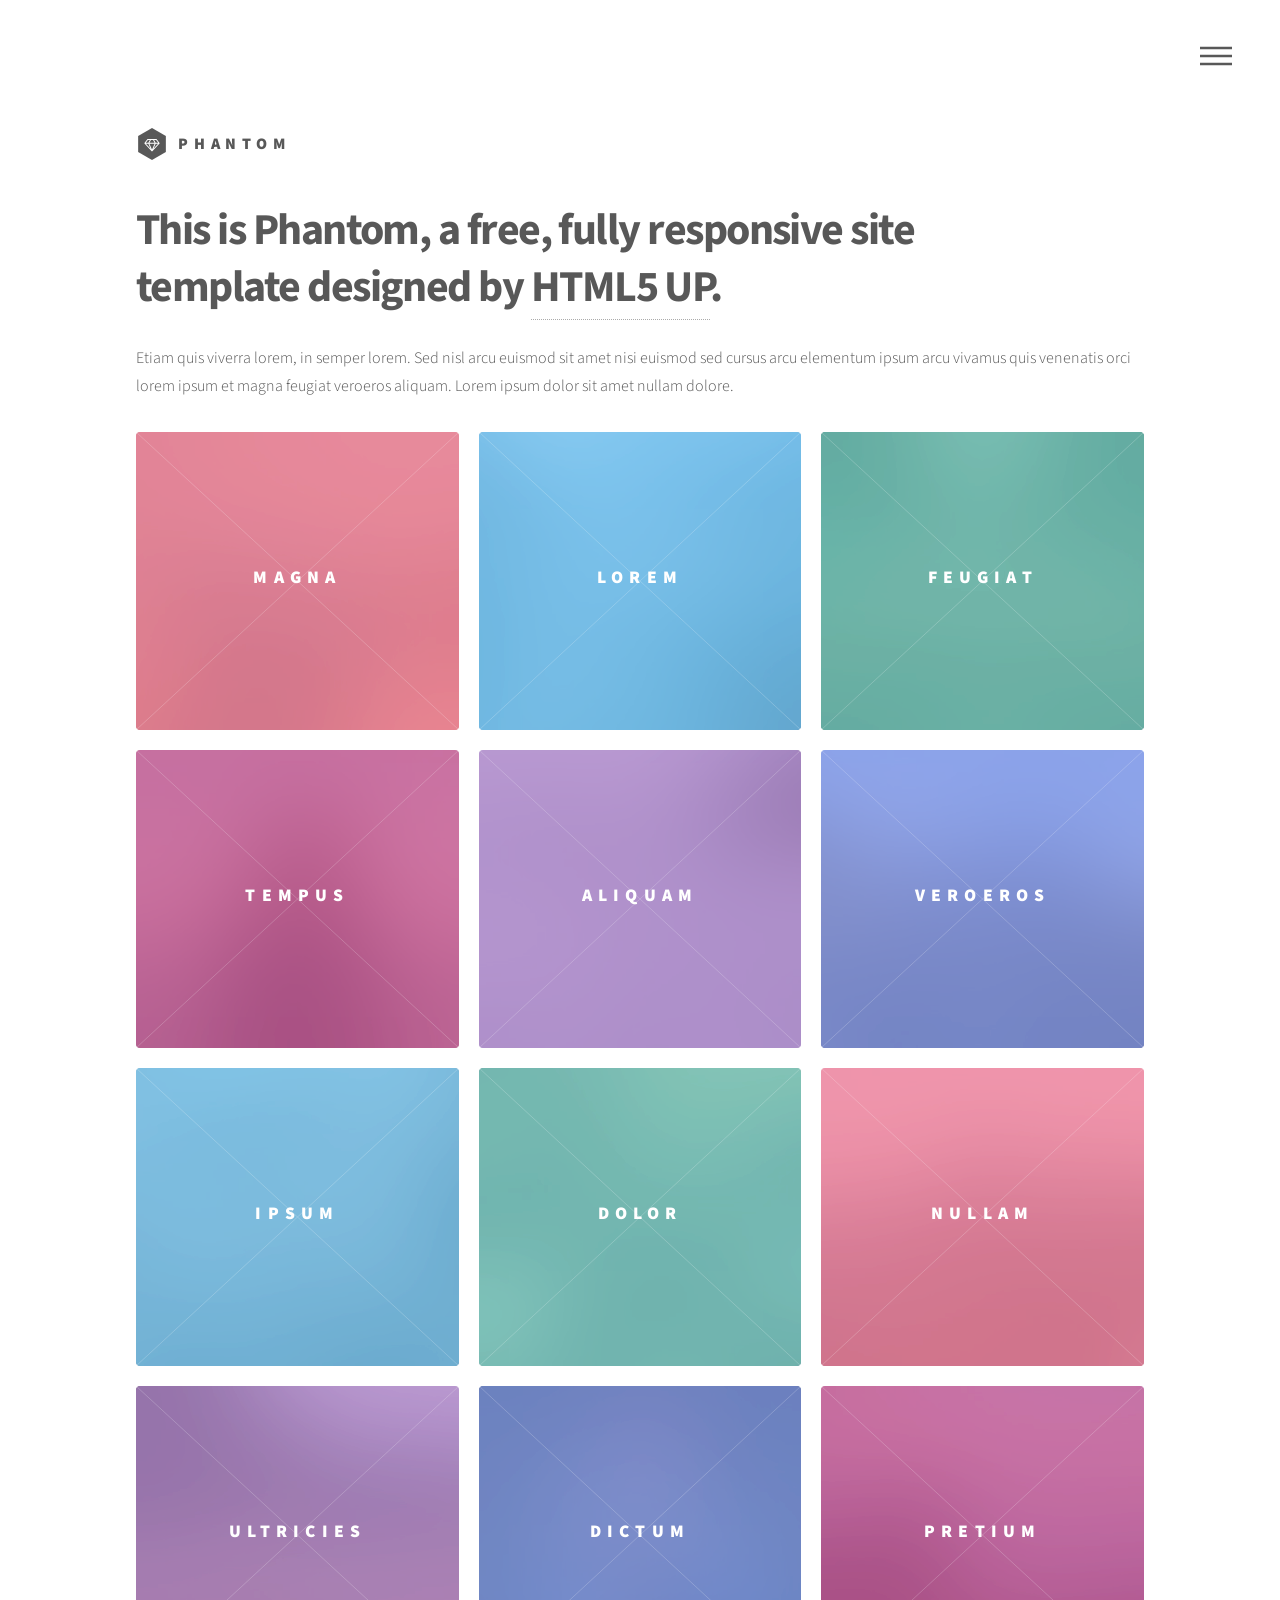
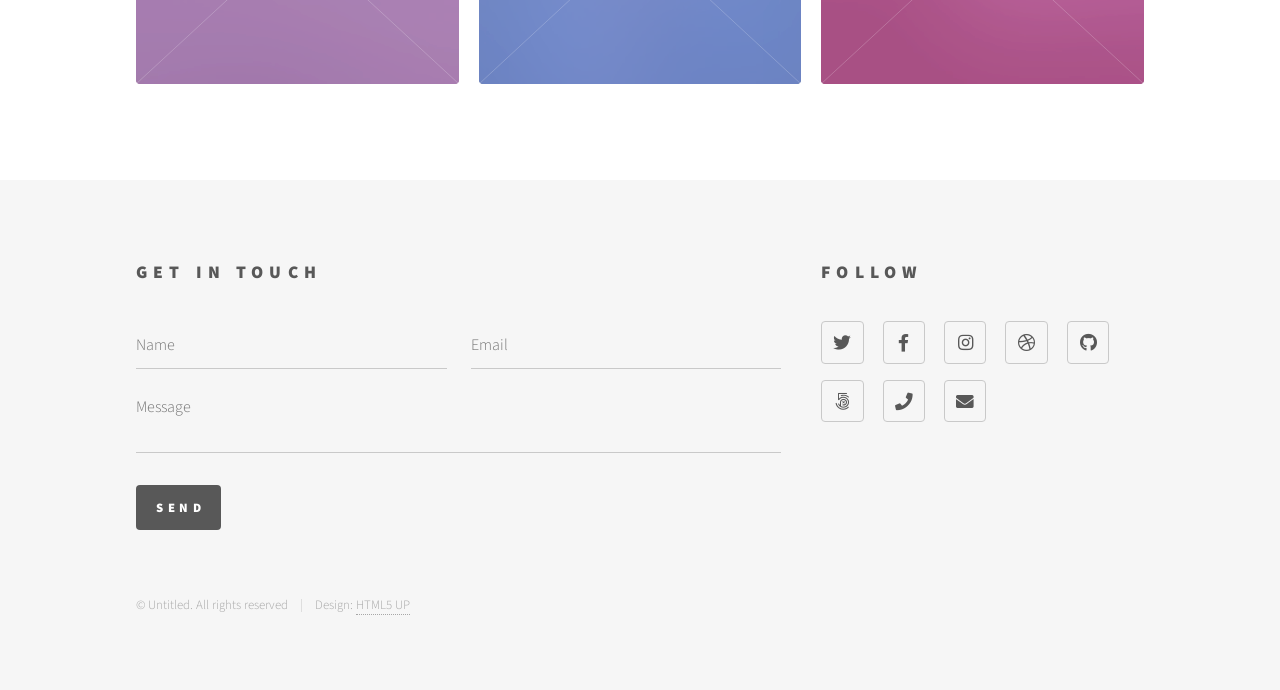
==== index.html @ bc2bc5a7 "Update index.html" ====
<!DOCTYPE HTML>
<!--
	Phantom by HTML5 UP
	html5up.net | @ajlkn
	Free for personal and commercial use under the CCA 3.0 license (html5up.net/license)
-->
<html>
	<head>
		<title>Reagen Leimbach</title>
		<meta charset="utf-8" />
		<meta name="viewport" content="width=device-width, initial-scale=1, user-scalable=no" />
		<link rel="stylesheet" href="assets/css/main.css" />
		<noscript><link rel="stylesheet" href="assets/css/noscript.css" /></noscript>
	</head>
	<body class="is-preload">
		<!-- Wrapper -->
			<div id="wrapper">

				<!-- Header -->
					<header id="header">
						<div class="inner">

							<!-- Logo -->
								<a href="index.html" class="logo">
									<span class="symbol"><img src="images/logo.svg" alt="" /></span><span class="title">Phantom</span>
								</a>

							<!-- Nav -->
								<nav>
									<ul>
										<li><a href="#menu">Menu</a></li>
									</ul>
								</nav>

						</div>
					</header>

				<!-- Menu -->
					<nav id="menu">
						<h2>Menu</h2>
						<ul>
							<li><a href="index.html">Home</a></li>
							<li><a href="generic.html">CV</a></li>
							<li><a href="generic.html">Research</a></li>
							<li><a href="generic.html">Outreach</a></li>
							<li><a href="generic.html">Pilates</a></li>
							<li><a href="elements.html">Elements</a></li>
						</ul>
					</nav>

				<!-- Main -->
					<div id="main">
						<div class="inner">
							<header>
								<h1>This is Phantom, a free, fully responsive site<br />
								template designed by <a href="http://html5up.net">HTML5 UP</a>.</h1>
								<p>Etiam quis viverra lorem, in semper lorem. Sed nisl arcu euismod sit amet nisi euismod sed cursus arcu elementum ipsum arcu vivamus quis venenatis orci lorem ipsum et magna feugiat veroeros aliquam. Lorem ipsum dolor sit amet nullam dolore.</p>
							</header>
							<section class="tiles">
								<article class="style1">
									<span class="image">
										<img src="images/pic01.jpg" alt="" />
									</span>
									<a href="generic.html">
										<h2>Magna</h2>
										<div class="content">
											<p>Sed nisl arcu euismod sit amet nisi lorem etiam dolor veroeros et feugiat.</p>
										</div>
									</a>
								</article>
								<article class="style2">
									<span class="image">
										<img src="images/pic02.jpg" alt="" />
									</span>
									<a href="generic.html">
										<h2>Lorem</h2>
										<div class="content">
											<p>Sed nisl arcu euismod sit amet nisi lorem etiam dolor veroeros et feugiat.</p>
										</div>
									</a>
								</article>
								<article class="style3">
									<span class="image">
										<img src="images/pic03.jpg" alt="" />
									</span>
									<a href="generic.html">
										<h2>Feugiat</h2>
										<div class="content">
											<p>Sed nisl arcu euismod sit amet nisi lorem etiam dolor veroeros et feugiat.</p>
										</div>
									</a>
								</article>
								<article class="style4">
									<span class="image">
										<img src="images/pic04.jpg" alt="" />
									</span>
									<a href="generic.html">
										<h2>Tempus</h2>
										<div class="content">
											<p>Sed nisl arcu euismod sit amet nisi lorem etiam dolor veroeros et feugiat.</p>
										</div>
									</a>
								</article>
								<article class="style5">
									<span class="image">
										<img src="images/pic05.jpg" alt="" />
									</span>
									<a href="generic.html">
										<h2>Aliquam</h2>
										<div class="content">
											<p>Sed nisl arcu euismod sit amet nisi lorem etiam dolor veroeros et feugiat.</p>
										</div>
									</a>
								</article>
								<article class="style6">
									<span class="image">
										<img src="images/pic06.jpg" alt="" />
									</span>
									<a href="generic.html">
										<h2>Veroeros</h2>
										<div class="content">
											<p>Sed nisl arcu euismod sit amet nisi lorem etiam dolor veroeros et feugiat.</p>
										</div>
									</a>
								</article>
								<article class="style2">
									<span class="image">
										<img src="images/pic07.jpg" alt="" />
									</span>
									<a href="generic.html">
										<h2>Ipsum</h2>
										<div class="content">
											<p>Sed nisl arcu euismod sit amet nisi lorem etiam dolor veroeros et feugiat.</p>
										</div>
									</a>
								</article>
								<article class="style3">
									<span class="image">
										<img src="images/pic08.jpg" alt="" />
									</span>
									<a href="generic.html">
										<h2>Dolor</h2>
										<div class="content">
											<p>Sed nisl arcu euismod sit amet nisi lorem etiam dolor veroeros et feugiat.</p>
										</div>
									</a>
								</article>
								<article class="style1">
									<span class="image">
										<img src="images/pic09.jpg" alt="" />
									</span>
									<a href="generic.html">
										<h2>Nullam</h2>
										<div class="content">
											<p>Sed nisl arcu euismod sit amet nisi lorem etiam dolor veroeros et feugiat.</p>
										</div>
									</a>
								</article>
								<article class="style5">
									<span class="image">
										<img src="images/pic10.jpg" alt="" />
									</span>
									<a href="generic.html">
										<h2>Ultricies</h2>
										<div class="content">
											<p>Sed nisl arcu euismod sit amet nisi lorem etiam dolor veroeros et feugiat.</p>
										</div>
									</a>
								</article>
								<article class="style6">
									<span class="image">
										<img src="images/pic11.jpg" alt="" />
									</span>
									<a href="generic.html">
										<h2>Dictum</h2>
										<div class="content">
											<p>Sed nisl arcu euismod sit amet nisi lorem etiam dolor veroeros et feugiat.</p>
										</div>
									</a>
								</article>
								<article class="style4">
									<span class="image">
										<img src="images/pic12.jpg" alt="" />
									</span>
									<a href="generic.html">
										<h2>Pretium</h2>
										<div class="content">
											<p>Sed nisl arcu euismod sit amet nisi lorem etiam dolor veroeros et feugiat.</p>
										</div>
									</a>
								</article>
							</section>
						</div>
					</div>

				<!-- Footer -->
					<footer id="footer">
						<div class="inner">
							<section>
								<h2>Get in touch</h2>
								<form method="post" action="#">
									<div class="fields">
										<div class="field half">
											<input type="text" name="name" id="name" placeholder="Name" />
										</div>
										<div class="field half">
											<input type="email" name="email" id="email" placeholder="Email" />
										</div>
										<div class="field">
											<textarea name="message" id="message" placeholder="Message"></textarea>
										</div>
									</div>
									<ul class="actions">
										<li><input type="submit" value="Send" class="primary" /></li>
									</ul>
								</form>
							</section>
							<section>
								<h2>Follow</h2>
								<ul class="icons">
									<li><a href="#" class="icon brands style2 fa-twitter"><span class="label">Twitter</span></a></li>
									<li><a href="#" class="icon brands style2 fa-facebook-f"><span class="label">Facebook</span></a></li>
									<li><a href="#" class="icon brands style2 fa-instagram"><span class="label">Instagram</span></a></li>
									<li><a href="#" class="icon brands style2 fa-dribbble"><span class="label">Dribbble</span></a></li>
									<li><a href="#" class="icon brands style2 fa-github"><span class="label">GitHub</span></a></li>
									<li><a href="#" class="icon brands style2 fa-500px"><span class="label">500px</span></a></li>
									<li><a href="#" class="icon solid style2 fa-phone"><span class="label">Phone</span></a></li>
									<li><a href="#" class="icon solid style2 fa-envelope"><span class="label">Email</span></a></li>
								</ul>
							</section>
							<ul class="copyright">
								<li>&copy; Untitled. All rights reserved</li><li>Design: <a href="http://html5up.net">HTML5 UP</a></li>
							</ul>
						</div>
					</footer>

			</div>

		<!-- Scripts -->
			<script src="assets/js/jquery.min.js"></script>
			<script src="assets/js/browser.min.js"></script>
			<script src="assets/js/breakpoints.min.js"></script>
			<script src="assets/js/util.js"></script>
			<script src="assets/js/main.js"></script>

	</body>
</html>
---- assets/css/main.css ----
@import url(fontawesome-all.min.css);
@import url("https://fonts.googleapis.com/css?family=Source+Sans+Pro:300,700,900");

/*
	Phantom by HTML5 UP
	html5up.net | @ajlkn
	Free for personal and commercial use under the CCA 3.0 license (html5up.net/license)
*/

html, body, div, span, applet, object,
iframe, h1, h2, h3, h4, h5, h6, p, blockquote,
pre, a, abbr, acronym, address, big, cite,
code, del, dfn, em, img, ins, kbd, q, s, samp,
small, strike, strong, sub, sup, tt, var, b,
u, i, center, dl, dt, dd, ol, ul, li, fieldset,
form, label, legend, table, caption, tbody,
tfoot, thead, tr, th, td, article, aside,
canvas, details, embed, figure, figcaption,
footer, header, hgroup, menu, nav, output, ruby,
section, summary, time, mark, audio, video {
	margin: 0;
	padding: 0;
	border: 0;
	font-size: 100%;
	font: inherit;
	vertical-align: baseline;}

article, aside, details, figcaption, figure,
footer, header, hgroup, menu, nav, section {
	display: block;}

body {
	line-height: 1;
}

ol, ul {
	list-style: none;
}

blockquote, q {
	quotes: none;
}

	blockquote:before, blockquote:after, q:before, q:after {
		content: '';
		content: none;
	}

table {
	border-collapse: collapse;
	border-spacing: 0;
}

body {
	-webkit-text-size-adjust: none;
}

mark {
	background-color: transparent;
	color: inherit;
}

input::-moz-focus-inner {
	border: 0;
	padding: 0;
}

input, select, textarea {
	-moz-appearance: none;
	-webkit-appearance: none;
	-ms-appearance: none;
	appearance: none;
}

/* Basic */

	@-ms-viewport {
		width: device-width;
	}

	body {
		-ms-overflow-style: scrollbar;
	}

	@media screen and (max-width: 480px) {

		html, body {
			min-width: 320px;
		}

	}

	html {
		box-sizing: border-box;
	}

	*, *:before, *:after {
		box-sizing: inherit;
	}

	body {
		background: #ffffff;
	}

		body.is-preload *, body.is-preload *:before, body.is-preload *:after {
			-moz-animation: none !important;
			-webkit-animation: none !important;
			-ms-animation: none !important;
			animation: none !important;
			-moz-transition: none !important;
			-webkit-transition: none !important;
			-ms-transition: none !important;
			transition: none !important;
		}

/* Type */

	body, input, select, textarea {
		color: #585858;
		font-family: "Source Sans Pro", Helvetica, sans-serif;
		font-size: 16pt;
		font-weight: 300;
		line-height: 1.75;
	}

		@media screen and (max-width: 1680px) {

			body, input, select, textarea {
				font-size: 14pt;
			}

		}

		@media screen and (max-width: 1280px) {

			body, input, select, textarea {
				font-size: 12pt;
			}

		}

	a {
		-moz-transition: border-bottom-color 0.2s ease, color 0.2s ease;
		-webkit-transition: border-bottom-color 0.2s ease, color 0.2s ease;
		-ms-transition: border-bottom-color 0.2s ease, color 0.2s ease;
		transition: border-bottom-color 0.2s ease, color 0.2s ease;
		text-decoration: none;
		color: #585858;
		border-bottom: dotted 1px rgba(88, 88, 88, 0.5);
	}

		a:hover {
			border-bottom-color: transparent;
			color: #f2849e !important;
		}

	strong, b {
		font-weight: 900;
	}

	em, i {
		font-style: italic;
	}

	p {
		margin: 0 0 2em 0;
	}

	h1 {
		font-size: 2.75em;
		font-weight: 700;
		line-height: 1.3;
		margin: 0 0 1em 0;
		letter-spacing: -0.035em;
	}

		h1 a {
			color: inherit;
		}

		@media screen and (max-width: 736px) {

			h1 {
				font-size: 2em;
				margin: 0 0 1em 0;
			}

		}

		@media screen and (max-width: 360px) {

			h1 {
				font-size: 1.75em;
			}

		}

	h2, h3, h4, h5, h6 {
		font-weight: 900;
		line-height: 1.5;
		margin: 0 0 2em 0;
		text-transform: uppercase;
		letter-spacing: 0.35em;
	}

		h2 a, h3 a, h4 a, h5 a, h6 a {
			color: inherit;
		}

	h2 {
		font-size: 1.1em;
	}

	h3 {
		font-size: 1em;
	}

	h4 {
		font-size: 0.8em;
	}

	h5 {
		font-size: 0.8em;
	}

	h6 {
		font-size: 0.8em;
	}

	@media screen and (max-width: 980px) {

		h1 br, h2 br, h3 br, h4 br, h5 br, h6 br {
			display: none;
		}

	}

	@media screen and (max-width: 736px) {

		h2 {
			font-size: 1em;
		}

		h3 {
			font-size: 0.8em;
		}

	}

	sub {
		font-size: 0.8em;
		position: relative;
		top: 0.5em;
	}

	sup {
		font-size: 0.8em;
		position: relative;
		top: -0.5em;
	}

	blockquote {
		border-left: solid 4px #c9c9c9;
		font-style: italic;
		margin: 0 0 2em 0;
		padding: 0.5em 0 0.5em 2em;
	}

	code {
		background: rgba(144, 144, 144, 0.075);
		border-radius: 4px;
		border: solid 1px #c9c9c9;
		font-family: "Courier New", monospace;
		font-size: 0.9em;
		margin: 0 0.25em;
		padding: 0.25em 0.65em;
	}

	pre {
		-webkit-overflow-scrolling: touch;
		font-family: "Courier New", monospace;
		font-size: 0.9em;
		margin: 0 0 2em 0;
	}

		pre code {
			display: block;
			line-height: 1.75;
			padding: 1em 1.5em;
			overflow-x: auto;
		}

	hr {
		border: 0;
		border-bottom: solid 1px #c9c9c9;
		margin: 2em 0;
	}

		hr.major {
			margin: 3em 0;
		}

	.align-left {
		text-align: left;
	}

	.align-center {
		text-align: center;
	}

	.align-right {
		text-align: right;
	}

/* Row */

	.row {
		display: flex;
		flex-wrap: wrap;
		box-sizing: border-box;
		align-items: stretch;
	}

		.row > * {
			box-sizing: border-box;
		}

		.row.gtr-uniform > * > :last-child {
			margin-bottom: 0;
		}

		.row.aln-left {
			justify-content: flex-start;
		}

		.row.aln-center {
			justify-content: center;
		}

		.row.aln-right {
			justify-content: flex-end;
		}

		.row.aln-top {
			align-items: flex-start;
		}

		.row.aln-middle {
			align-items: center;
		}

		.row.aln-bottom {
			align-items: flex-end;
		}

		.row > .imp {
			order: -1;
		}

		.row > .col-1 {
			width: 8.33333%;
		}

		.row > .off-1 {
			margin-left: 8.33333%;
		}

		.row > .col-2 {
			width: 16.66667%;
		}

		.row > .off-2 {
			margin-left: 16.66667%;
		}

		.row > .col-3 {
			width: 25%;
		}

		.row > .off-3 {
			margin-left: 25%;
		}

		.row > .col-4 {
			width: 33.33333%;
		}

		.row > .off-4 {
			margin-left: 33.33333%;
		}

		.row > .col-5 {
			width: 41.66667%;
		}

		.row > .off-5 {
			margin-left: 41.66667%;
		}

		.row > .col-6 {
			width: 50%;
		}

		.row > .off-6 {
			margin-left: 50%;
		}

		.row > .col-7 {
			width: 58.33333%;
		}

		.row > .off-7 {
			margin-left: 58.33333%;
		}

		.row > .col-8 {
			width: 66.66667%;
		}

		.row > .off-8 {
			margin-left: 66.66667%;
		}

		.row > .col-9 {
			width: 75%;
		}

		.row > .off-9 {
			margin-left: 75%;
		}

		.row > .col-10 {
			width: 83.33333%;
		}

		.row > .off-10 {
			margin-left: 83.33333%;
		}

		.row > .col-11 {
			width: 91.66667%;
		}

		.row > .off-11 {
			margin-left: 91.66667%;
		}

		.row > .col-12 {
			width: 100%;
		}

		.row > .off-12 {
			margin-left: 100%;
		}

		.row.gtr-0 {
			margin-top: 0;
			margin-left: 0em;
		}

			.row.gtr-0 > * {
				padding: 0 0 0 0em;
			}

			.row.gtr-0.gtr-uniform {
				margin-top: 0em;
			}

				.row.gtr-0.gtr-uniform > * {
					padding-top: 0em;
				}

		.row.gtr-25 {
			margin-top: 0;
			margin-left: -0.5em;
		}

			.row.gtr-25 > * {
				padding: 0 0 0 0.5em;
			}

			.row.gtr-25.gtr-uniform {
				margin-top: -0.5em;
			}

				.row.gtr-25.gtr-uniform > * {
					padding-top: 0.5em;
				}

		.row.gtr-50 {
			margin-top: 0;
			margin-left: -1em;
		}

			.row.gtr-50 > * {
				padding: 0 0 0 1em;
			}

			.row.gtr-50.gtr-uniform {
				margin-top: -1em;
			}

				.row.gtr-50.gtr-uniform > * {
					padding-top: 1em;
				}

		.row {
			margin-top: 0;
			margin-left: -2em;
		}

			.row > * {
				padding: 0 0 0 2em;
			}

			.row.gtr-uniform {
				margin-top: -2em;
			}

				.row.gtr-uniform > * {
					padding-top: 2em;
				}

		.row.gtr-150 {
			margin-top: 0;
			margin-left: -3em;
		}

			.row.gtr-150 > * {
				padding: 0 0 0 3em;
			}

			.row.gtr-150.gtr-uniform {
				margin-top: -3em;
			}

				.row.gtr-150.gtr-uniform > * {
					padding-top: 3em;
				}

		.row.gtr-200 {
			margin-top: 0;
			margin-left: -4em;
		}

			.row.gtr-200 > * {
				padding: 0 0 0 4em;
			}

			.row.gtr-200.gtr-uniform {
				margin-top: -4em;
			}

				.row.gtr-200.gtr-uniform > * {
					padding-top: 4em;
				}

		@media screen and (max-width: 1680px) {

			.row {
				display: flex;
				flex-wrap: wrap;
				box-sizing: border-box;
				align-items: stretch;
			}

				.row > * {
					box-sizing: border-box;
				}

				.row.gtr-uniform > * > :last-child {
					margin-bottom: 0;
				}

				.row.aln-left {
					justify-content: flex-start;
				}

				.row.aln-center {
					justify-content: center;
				}

				.row.aln-right {
					justify-content: flex-end;
				}

				.row.aln-top {
					align-items: flex-start;
				}

				.row.aln-middle {
					align-items: center;
				}

				.row.aln-bottom {
					align-items: flex-end;
				}

				.row > .imp-xlarge {
					order: -1;
				}

				.row > .col-1-xlarge {
					width: 8.33333%;
				}

				.row > .off-1-xlarge {
					margin-left: 8.33333%;
				}

				.row > .col-2-xlarge {
					width: 16.66667%;
				}

				.row > .off-2-xlarge {
					margin-left: 16.66667%;
				}

				.row > .col-3-xlarge {
					width: 25%;
				}

				.row > .off-3-xlarge {
					margin-left: 25%;
				}

				.row > .col-4-xlarge {
					width: 33.33333%;
				}

				.row > .off-4-xlarge {
					margin-left: 33.33333%;
				}

				.row > .col-5-xlarge {
					width: 41.66667%;
				}

				.row > .off-5-xlarge {
					margin-left: 41.66667%;
				}

				.row > .col-6-xlarge {
					width: 50%;
				}

				.row > .off-6-xlarge {
					margin-left: 50%;
				}

				.row > .col-7-xlarge {
					width: 58.33333%;
				}

				.row > .off-7-xlarge {
					margin-left: 58.33333%;
				}

				.row > .col-8-xlarge {
					width: 66.66667%;
				}

				.row > .off-8-xlarge {
					margin-left: 66.66667%;
				}

				.row > .col-9-xlarge {
					width: 75%;
				}

				.row > .off-9-xlarge {
					margin-left: 75%;
				}

				.row > .col-10-xlarge {
					width: 83.33333%;
				}

				.row > .off-10-xlarge {
					margin-left: 83.33333%;
				}

				.row > .col-11-xlarge {
					width: 91.66667%;
				}

				.row > .off-11-xlarge {
					margin-left: 91.66667%;
				}

				.row > .col-12-xlarge {
					width: 100%;
				}

				.row > .off-12-xlarge {
					margin-left: 100%;
				}

				.row.gtr-0 {
					margin-top: 0;
					margin-left: 0em;
				}

					.row.gtr-0 > * {
						padding: 0 0 0 0em;
					}

					.row.gtr-0.gtr-uniform {
						margin-top: 0em;
					}

						.row.gtr-0.gtr-uniform > * {
							padding-top: 0em;
						}

				.row.gtr-25 {
					margin-top: 0;
					margin-left: -0.5em;
				}

					.row.gtr-25 > * {
						padding: 0 0 0 0.5em;
					}

					.row.gtr-25.gtr-uniform {
						margin-top: -0.5em;
					}

						.row.gtr-25.gtr-uniform > * {
							padding-top: 0.5em;
						}

				.row.gtr-50 {
					margin-top: 0;
					margin-left: -1em;
				}

					.row.gtr-50 > * {
						padding: 0 0 0 1em;
					}

					.row.gtr-50.gtr-uniform {
						margin-top: -1em;
					}

						.row.gtr-50.gtr-uniform > * {
							padding-top: 1em;
						}

				.row {
					margin-top: 0;
					margin-left: -2em;
				}

					.row > * {
						padding: 0 0 0 2em;
					}

					.row.gtr-uniform {
						margin-top: -2em;
					}

						.row.gtr-uniform > * {
							padding-top: 2em;
						}

				.row.gtr-150 {
					margin-top: 0;
					margin-left: -3em;
				}

					.row.gtr-150 > * {
						padding: 0 0 0 3em;
					}

					.row.gtr-150.gtr-uniform {
						margin-top: -3em;
					}

						.row.gtr-150.gtr-uniform > * {
							padding-top: 3em;
						}

				.row.gtr-200 {
					margin-top: 0;
					margin-left: -4em;
				}

					.row.gtr-200 > * {
						padding: 0 0 0 4em;
					}

					.row.gtr-200.gtr-uniform {
						margin-top: -4em;
					}

						.row.gtr-200.gtr-uniform > * {
							padding-top: 4em;
						}

		}

		@media screen and (max-width: 1280px) {

			.row {
				display: flex;
				flex-wrap: wrap;
				box-sizing: border-box;
				align-items: stretch;
			}

				.row > * {
					box-sizing: border-box;
				}

				.row.gtr-uniform > * > :last-child {
					margin-bottom: 0;
				}

				.row.aln-left {
					justify-content: flex-start;
				}

				.row.aln-center {
					justify-content: center;
				}

				.row.aln-right {
					justify-content: flex-end;
				}

				.row.aln-top {
					align-items: flex-start;
				}

				.row.aln-middle {
					align-items: center;
				}

				.row.aln-bottom {
					align-items: flex-end;
				}

				.row > .imp-large {
					order: -1;
				}

				.row > .col-1-large {
					width: 8.33333%;
				}

				.row > .off-1-large {
					margin-left: 8.33333%;
				}

				.row > .col-2-large {
					width: 16.66667%;
				}

				.row > .off-2-large {
					margin-left: 16.66667%;
				}

				.row > .col-3-large {
					width: 25%;
				}

				.row > .off-3-large {
					margin-left: 25%;
				}

				.row > .col-4-large {
					width: 33.33333%;
				}

				.row > .off-4-large {
					margin-left: 33.33333%;
				}

				.row > .col-5-large {
					width: 41.66667%;
				}

				.row > .off-5-large {
					margin-left: 41.66667%;
				}

				.row > .col-6-large {
					width: 50%;
				}

				.row > .off-6-large {
					margin-left: 50%;
				}

				.row > .col-7-large {
					width: 58.33333%;
				}

				.row > .off-7-large {
					margin-left: 58.33333%;
				}

				.row > .col-8-large {
					width: 66.66667%;
				}

				.row > .off-8-large {
					margin-left: 66.66667%;
				}

				.row > .col-9-large {
					width: 75%;
				}

				.row > .off-9-large {
					margin-left: 75%;
				}

				.row > .col-10-large {
					width: 83.33333%;
				}

				.row > .off-10-large {
					margin-left: 83.33333%;
				}

				.row > .col-11-large {
					width: 91.66667%;
				}

				.row > .off-11-large {
					margin-left: 91.66667%;
				}

				.row > .col-12-large {
					width: 100%;
				}

				.row > .off-12-large {
					margin-left: 100%;
				}

				.row.gtr-0 {
					margin-top: 0;
					margin-left: 0em;
				}

					.row.gtr-0 > * {
						padding: 0 0 0 0em;
					}

					.row.gtr-0.gtr-uniform {
						margin-top: 0em;
					}

						.row.gtr-0.gtr-uniform > * {
							padding-top: 0em;
						}

				.row.gtr-25 {
					margin-top: 0;
					margin-left: -0.5em;
				}

					.row.gtr-25 > * {
						padding: 0 0 0 0.5em;
					}

					.row.gtr-25.gtr-uniform {
						margin-top: -0.5em;
					}

						.row.gtr-25.gtr-uniform > * {
							padding-top: 0.5em;
						}

				.row.gtr-50 {
					margin-top: 0;
					margin-left: -1em;
				}

					.row.gtr-50 > * {
						padding: 0 0 0 1em;
					}

					.row.gtr-50.gtr-uniform {
						margin-top: -1em;
					}

						.row.gtr-50.gtr-uniform > * {
							padding-top: 1em;
						}

				.row {
					margin-top: 0;
					margin-left: -2em;
				}

					.row > * {
						padding: 0 0 0 2em;
					}

					.row.gtr-uniform {
						margin-top: -2em;
					}

						.row.gtr-uniform > * {
							padding-top: 2em;
						}

				.row.gtr-150 {
					margin-top: 0;
					margin-left: -3em;
				}

					.row.gtr-150 > * {
						padding: 0 0 0 3em;
					}

					.row.gtr-150.gtr-uniform {
						margin-top: -3em;
					}

						.row.gtr-150.gtr-uniform > * {
							padding-top: 3em;
						}

				.row.gtr-200 {
					margin-top: 0;
					margin-left: -4em;
				}

					.row.gtr-200 > * {
						padding: 0 0 0 4em;
					}

					.row.gtr-200.gtr-uniform {
						margin-top: -4em;
					}

						.row.gtr-200.gtr-uniform > * {
							padding-top: 4em;
						}

		}

		@media screen and (max-width: 980px) {

			.row {
				display: flex;
				flex-wrap: wrap;
				box-sizing: border-box;
				align-items: stretch;
			}

				.row > * {
					box-sizing: border-box;
				}

				.row.gtr-uniform > * > :last-child {
					margin-bottom: 0;
				}

				.row.aln-left {
					justify-content: flex-start;
				}

				.row.aln-center {
					justify-content: center;
				}

				.row.aln-right {
					justify-content: flex-end;
				}

				.row.aln-top {
					align-items: flex-start;
				}

				.row.aln-middle {
					align-items: center;
				}

				.row.aln-bottom {
					align-items: flex-end;
				}

				.row > .imp-medium {
					order: -1;
				}

				.row > .col-1-medium {
					width: 8.33333%;
				}

				.row > .off-1-medium {
					margin-left: 8.33333%;
				}

				.row > .col-2-medium {
					width: 16.66667%;
				}

				.row > .off-2-medium {
					margin-left: 16.66667%;
				}

				.row > .col-3-medium {
					width: 25%;
				}

				.row > .off-3-medium {
					margin-left: 25%;
				}

				.row > .col-4-medium {
					width: 33.33333%;
				}

				.row > .off-4-medium {
					margin-left: 33.33333%;
				}

				.row > .col-5-medium {
					width: 41.66667%;
				}

				.row > .off-5-medium {
					margin-left: 41.66667%;
				}

				.row > .col-6-medium {
					width: 50%;
				}

				.row > .off-6-medium {
					margin-left: 50%;
				}

				.row > .col-7-medium {
					width: 58.33333%;
				}

				.row > .off-7-medium {
					margin-left: 58.33333%;
				}

				.row > .col-8-medium {
					width: 66.66667%;
				}

				.row > .off-8-medium {
					margin-left: 66.66667%;
				}

				.row > .col-9-medium {
					width: 75%;
				}

				.row > .off-9-medium {
					margin-left: 75%;
				}

				.row > .col-10-medium {
					width: 83.33333%;
				}

				.row > .off-10-medium {
					margin-left: 83.33333%;
				}

				.row > .col-11-medium {
					width: 91.66667%;
				}

				.row > .off-11-medium {
					margin-left: 91.66667%;
				}

				.row > .col-12-medium {
					width: 100%;
				}

				.row > .off-12-medium {
					margin-left: 100%;
				}

				.row.gtr-0 {
					margin-top: 0;
					margin-left: 0em;
				}

					.row.gtr-0 > * {
						padding: 0 0 0 0em;
					}

					.row.gtr-0.gtr-uniform {
						margin-top: 0em;
					}

						.row.gtr-0.gtr-uniform > * {
							padding-top: 0em;
						}

				.row.gtr-25 {
					margin-top: 0;
					margin-left: -0.375em;
				}

					.row.gtr-25 > * {
						padding: 0 0 0 0.375em;
					}

					.row.gtr-25.gtr-uniform {
						margin-top: -0.375em;
					}

						.row.gtr-25.gtr-uniform > * {
							padding-top: 0.375em;
						}

				.row.gtr-50 {
					margin-top: 0;
					margin-left: -0.75em;
				}

					.row.gtr-50 > * {
						padding: 0 0 0 0.75em;
					}

					.row.gtr-50.gtr-uniform {
						margin-top: -0.75em;
					}

						.row.gtr-50.gtr-uniform > * {
							padding-top: 0.75em;
						}

				.row {
					margin-top: 0;
					margin-left: -1.5em;
				}

					.row > * {
						padding: 0 0 0 1.5em;
					}

					.row.gtr-uniform {
						margin-top: -1.5em;
					}

						.row.gtr-uniform > * {
							padding-top: 1.5em;
						}

				.row.gtr-150 {
					margin-top: 0;
					margin-left: -2.25em;
				}

					.row.gtr-150 > * {
						padding: 0 0 0 2.25em;
					}

					.row.gtr-150.gtr-uniform {
						margin-top: -2.25em;
					}

						.row.gtr-150.gtr-uniform > * {
							padding-top: 2.25em;
						}

				.row.gtr-200 {
					margin-top: 0;
					margin-left: -3em;
				}

					.row.gtr-200 > * {
						padding: 0 0 0 3em;
					}

					.row.gtr-200.gtr-uniform {
						margin-top: -3em;
					}

						.row.gtr-200.gtr-uniform > * {
							padding-top: 3em;
						}

		}

		@media screen and (max-width: 736px) {

			.row {
				display: flex;
				flex-wrap: wrap;
				box-sizing: border-box;
				align-items: stretch;
			}

				.row > * {
					box-sizing: border-box;
				}

				.row.gtr-uniform > * > :last-child {
					margin-bottom: 0;
				}

				.row.aln-left {
					justify-content: flex-start;
				}

				.row.aln-center {
					justify-content: center;
				}

				.row.aln-right {
					justify-content: flex-end;
				}

				.row.aln-top {
					align-items: flex-start;
				}

				.row.aln-middle {
					align-items: center;
				}

				.row.aln-bottom {
					align-items: flex-end;
				}

				.row > .imp-small {
					order: -1;
				}

				.row > .col-1-small {
					width: 8.33333%;
				}

				.row > .off-1-small {
					margin-left: 8.33333%;
				}

				.row > .col-2-small {
					width: 16.66667%;
				}

				.row > .off-2-small {
					margin-left: 16.66667%;
				}

				.row > .col-3-small {
					width: 25%;
				}

				.row > .off-3-small {
					margin-left: 25%;
				}

				.row > .col-4-small {
					width: 33.33333%;
				}

				.row > .off-4-small {
					margin-left: 33.33333%;
				}

				.row > .col-5-small {
					width: 41.66667%;
				}

				.row > .off-5-small {
					margin-left: 41.66667%;
				}

				.row > .col-6-small {
					width: 50%;
				}

				.row > .off-6-small {
					margin-left: 50%;
				}

				.row > .col-7-small {
					width: 58.33333%;
				}

				.row > .off-7-small {
					margin-left: 58.33333%;
				}

				.row > .col-8-small {
					width: 66.66667%;
				}

				.row > .off-8-small {
					margin-left: 66.66667%;
				}

				.row > .col-9-small {
					width: 75%;
				}

				.row > .off-9-small {
					margin-left: 75%;
				}

				.row > .col-10-small {
					width: 83.33333%;
				}

				.row > .off-10-small {
					margin-left: 83.33333%;
				}

				.row > .col-11-small {
					width: 91.66667%;
				}

				.row > .off-11-small {
					margin-left: 91.66667%;
				}

				.row > .col-12-small {
					width: 100%;
				}

				.row > .off-12-small {
					margin-left: 100%;
				}

				.row.gtr-0 {
					margin-top: 0;
					margin-left: 0em;
				}

					.row.gtr-0 > * {
						padding: 0 0 0 0em;
					}

					.row.gtr-0.gtr-uniform {
						margin-top: 0em;
					}

						.row.gtr-0.gtr-uniform > * {
							padding-top: 0em;
						}

				.row.gtr-25 {
					margin-top: 0;
					margin-left: -0.25em;
				}

					.row.gtr-25 > * {
						padding: 0 0 0 0.25em;
					}

					.row.gtr-25.gtr-uniform {
						margin-top: -0.25em;
					}

						.row.gtr-25.gtr-uniform > * {
							padding-top: 0.25em;
						}

				.row.gtr-50 {
					margin-top: 0;
					margin-left: -0.5em;
				}

					.row.gtr-50 > * {
						padding: 0 0 0 0.5em;
					}

					.row.gtr-50.gtr-uniform {
						margin-top: -0.5em;
					}

						.row.gtr-50.gtr-uniform > * {
							padding-top: 0.5em;
						}

				.row {
					margin-top: 0;
					margin-left: -1em;
				}

					.row > * {
						padding: 0 0 0 1em;
					}

					.row.gtr-uniform {
						margin-top: -1em;
					}

						.row.gtr-uniform > * {
							padding-top: 1em;
						}

				.row.gtr-150 {
					margin-top: 0;
					margin-left: -1.5em;
				}

					.row.gtr-150 > * {
						padding: 0 0 0 1.5em;
					}

					.row.gtr-150.gtr-uniform {
						margin-top: -1.5em;
					}

						.row.gtr-150.gtr-uniform > * {
							padding-top: 1.5em;
						}

				.row.gtr-200 {
					margin-top: 0;
					margin-left: -2em;
				}

					.row.gtr-200 > * {
						padding: 0 0 0 2em;
					}

					.row.gtr-200.gtr-uniform {
						margin-top: -2em;
					}

						.row.gtr-200.gtr-uniform > * {
							padding-top: 2em;
						}

		}

		@media screen and (max-width: 480px) {

			.row {
				display: flex;
				flex-wrap: wrap;
				box-sizing: border-box;
				align-items: stretch;
			}

				.row > * {
					box-sizing: border-box;
				}

				.row.gtr-uniform > * > :last-child {
					margin-bottom: 0;
				}

				.row.aln-left {
					justify-content: flex-start;
				}

				.row.aln-center {
					justify-content: center;
				}

				.row.aln-right {
					justify-content: flex-end;
				}

				.row.aln-top {
					align-items: flex-start;
				}

				.row.aln-middle {
					align-items: center;
				}

				.row.aln-bottom {
					align-items: flex-end;
				}

				.row > .imp-xsmall {
					order: -1;
				}

				.row > .col-1-xsmall {
					width: 8.33333%;
				}

				.row > .off-1-xsmall {
					margin-left: 8.33333%;
				}

				.row > .col-2-xsmall {
					width: 16.66667%;
				}

				.row > .off-2-xsmall {
					margin-left: 16.66667%;
				}

				.row > .col-3-xsmall {
					width: 25%;
				}

				.row > .off-3-xsmall {
					margin-left: 25%;
				}

				.row > .col-4-xsmall {
					width: 33.33333%;
				}

				.row > .off-4-xsmall {
					margin-left: 33.33333%;
				}

				.row > .col-5-xsmall {
					width: 41.66667%;
				}

				.row > .off-5-xsmall {
					margin-left: 41.66667%;
				}

				.row > .col-6-xsmall {
					width: 50%;
				}

				.row > .off-6-xsmall {
					margin-left: 50%;
				}

				.row > .col-7-xsmall {
					width: 58.33333%;
				}

				.row > .off-7-xsmall {
					margin-left: 58.33333%;
				}

				.row > .col-8-xsmall {
					width: 66.66667%;
				}

				.row > .off-8-xsmall {
					margin-left: 66.66667%;
				}

				.row > .col-9-xsmall {
					width: 75%;
				}

				.row > .off-9-xsmall {
					margin-left: 75%;
				}

				.row > .col-10-xsmall {
					width: 83.33333%;
				}

				.row > .off-10-xsmall {
					margin-left: 83.33333%;
				}

				.row > .col-11-xsmall {
					width: 91.66667%;
				}

				.row > .off-11-xsmall {
					margin-left: 91.66667%;
				}

				.row > .col-12-xsmall {
					width: 100%;
				}

				.row > .off-12-xsmall {
					margin-left: 100%;
				}

				.row.gtr-0 {
					margin-top: 0;
					margin-left: 0em;
				}

					.row.gtr-0 > * {
						padding: 0 0 0 0em;
					}

					.row.gtr-0.gtr-uniform {
						margin-top: 0em;
					}

						.row.gtr-0.gtr-uniform > * {
							padding-top: 0em;
						}

				.row.gtr-25 {
					margin-top: 0;
					margin-left: -0.25em;
				}

					.row.gtr-25 > * {
						padding: 0 0 0 0.25em;
					}

					.row.gtr-25.gtr-uniform {
						margin-top: -0.25em;
					}

						.row.gtr-25.gtr-uniform > * {
							padding-top: 0.25em;
						}

				.row.gtr-50 {
					margin-top: 0;
					margin-left: -0.5em;
				}

					.row.gtr-50 > * {
						padding: 0 0 0 0.5em;
					}

					.row.gtr-50.gtr-uniform {
						margin-top: -0.5em;
					}

						.row.gtr-50.gtr-uniform > * {
							padding-top: 0.5em;
						}

				.row {
					margin-top: 0;
					margin-left: -1em;
				}

					.row > * {
						padding: 0 0 0 1em;
					}

					.row.gtr-uniform {
						margin-top: -1em;
					}

						.row.gtr-uniform > * {
							padding-top: 1em;
						}

				.row.gtr-150 {
					margin-top: 0;
					margin-left: -1.5em;
				}

					.row.gtr-150 > * {
						padding: 0 0 0 1.5em;
					}

					.row.gtr-150.gtr-uniform {
						margin-top: -1.5em;
					}

						.row.gtr-150.gtr-uniform > * {
							padding-top: 1.5em;
						}

				.row.gtr-200 {
					margin-top: 0;
					margin-left: -2em;
				}

					.row.gtr-200 > * {
						padding: 0 0 0 2em;
					}

					.row.gtr-200.gtr-uniform {
						margin-top: -2em;
					}

						.row.gtr-200.gtr-uniform > * {
							padding-top: 2em;
						}

		}

/* Section/Article */

	section.special, article.special {
		text-align: center;
	}

	header p {
		margin-top: -1em;
	}

	@media screen and (max-width: 736px) {

		header p {
			margin-top: 0;
		}

	}

/* Icon */

	.icon {
		text-decoration: none;
		border-bottom: none;
		position: relative;
	}

		.icon:before {
			-moz-osx-font-smoothing: grayscale;
			-webkit-font-smoothing: antialiased;
			display: inline-block;
			font-style: normal;
			font-variant: normal;
			text-rendering: auto;
			line-height: 1;
			text-transform: none !important;
			font-family: 'Font Awesome 5 Free';
			font-weight: 400;
		}

		.icon > .label {
			display: none;
		}

		.icon:before {
			line-height: inherit;
		}

		.icon.solid:before {
			font-weight: 900;
		}

		.icon.brands:before {
			font-family: 'Font Awesome 5 Brands';
		}

		.icon.style2 {
			-moz-transition: background-color 0.2s ease-in-out, color 0.2s ease-in-out, border-color 0.2s ease-in-out;
			-webkit-transition: background-color 0.2s ease-in-out, color 0.2s ease-in-out, border-color 0.2s ease-in-out;
			-ms-transition: background-color 0.2s ease-in-out, color 0.2s ease-in-out, border-color 0.2s ease-in-out;
			transition: background-color 0.2s ease-in-out, color 0.2s ease-in-out, border-color 0.2s ease-in-out;
			background-color: transparent;
			border: solid 1px #c9c9c9;
			border-radius: 4px;
			width: 2.65em;
			height: 2.65em;
			display: inline-block;
			text-align: center;
			line-height: 2.65em;
			color: inherit;
		}

			.icon.style2:before {
				font-size: 1.1em;
			}

			.icon.style2:hover {
				color: #f2849e;
				border-color: #f2849e;
			}

			.icon.style2:active {
				background-color: rgba(242, 132, 158, 0.1);
			}

/* List */

	ol {
		list-style: decimal;
		margin: 0 0 2em 0;
		padding-left: 1.25em;
	}

		ol li {
			padding-left: 0.25em;
		}

	ul {
		list-style: disc;
		margin: 0 0 2em 0;
		padding-left: 1em;
	}

		ul li {
			padding-left: 0.5em;
		}

		ul.alt {
			list-style: none;
			padding-left: 0;
		}

			ul.alt li {
				border-top: solid 1px #c9c9c9;
				padding: 0.5em 0;
			}

				ul.alt li:first-child {
					border-top: 0;
					padding-top: 0;
				}

	dl {
		margin: 0 0 2em 0;
	}

		dl dt {
			display: block;
			font-weight: 900;
			margin: 0 0 1em 0;
		}

		dl dd {
			margin-left: 2em;
		}

/* Actions */

	ul.actions {
		display: -moz-flex;
		display: -webkit-flex;
		display: -ms-flex;
		display: flex;
		cursor: default;
		list-style: none;
		margin-left: -1em;
		padding-left: 0;
	}

		ul.actions li {
			padding: 0 0 0 1em;
			vertical-align: middle;
		}

		ul.actions.special {
			-moz-justify-content: center;
			-webkit-justify-content: center;
			-ms-justify-content: center;
			justify-content: center;
			width: 100%;
			margin-left: 0;
		}

			ul.actions.special li:first-child {
				padding-left: 0;
			}

		ul.actions.stacked {
			-moz-flex-direction: column;
			-webkit-flex-direction: column;
			-ms-flex-direction: column;
			flex-direction: column;
			margin-left: 0;
		}

			ul.actions.stacked li {
				padding: 1.3em 0 0 0;
			}

				ul.actions.stacked li:first-child {
					padding-top: 0;
				}

		ul.actions.fit {
			width: calc(100% + 1em);
		}

			ul.actions.fit li {
				-moz-flex-grow: 1;
				-webkit-flex-grow: 1;
				-ms-flex-grow: 1;
				flex-grow: 1;
				-moz-flex-shrink: 1;
				-webkit-flex-shrink: 1;
				-ms-flex-shrink: 1;
				flex-shrink: 1;
				width: 100%;
			}

				ul.actions.fit li > * {
					width: 100%;
				}

			ul.actions.fit.stacked {
				width: 100%;
			}

		@media screen and (max-width: 480px) {

			ul.actions:not(.fixed) {
				-moz-flex-direction: column;
				-webkit-flex-direction: column;
				-ms-flex-direction: column;
				flex-direction: column;
				margin-left: 0;
				width: 100% !important;
			}

				ul.actions:not(.fixed) li {
					-moz-flex-grow: 1;
					-webkit-flex-grow: 1;
					-ms-flex-grow: 1;
					flex-grow: 1;
					-moz-flex-shrink: 1;
					-webkit-flex-shrink: 1;
					-ms-flex-shrink: 1;
					flex-shrink: 1;
					padding: 1em 0 0 0;
					text-align: center;
					width: 100%;
				}

					ul.actions:not(.fixed) li > * {
						width: 100%;
					}

					ul.actions:not(.fixed) li:first-child {
						padding-top: 0;
					}

					ul.actions:not(.fixed) li input[type="submit"],
					ul.actions:not(.fixed) li input[type="reset"],
					ul.actions:not(.fixed) li input[type="button"],
					ul.actions:not(.fixed) li button,
					ul.actions:not(.fixed) li .button {
						width: 100%;
					}

						ul.actions:not(.fixed) li input[type="submit"].icon:before,
						ul.actions:not(.fixed) li input[type="reset"].icon:before,
						ul.actions:not(.fixed) li input[type="button"].icon:before,
						ul.actions:not(.fixed) li button.icon:before,
						ul.actions:not(.fixed) li .button.icon:before {
							margin-left: -0.5rem;
						}

		}

/* Icons */

	ul.icons {
		cursor: default;
		list-style: none;
		padding-left: 0;
		margin: -1em 0 2em -1em;
	}

		ul.icons li {
			display: inline-block;
			padding: 1em 0 0 1em;
		}

/* Form */

	form {
		margin: 0 0 2em 0;
		overflow-x: hidden;
	}

		form > :last-child {
			margin-bottom: 0;
		}

		form > .fields {
			display: -moz-flex;
			display: -webkit-flex;
			display: -ms-flex;
			display: flex;
			-moz-flex-wrap: wrap;
			-webkit-flex-wrap: wrap;
			-ms-flex-wrap: wrap;
			flex-wrap: wrap;
			width: calc(100% + 3em);
			margin: -1.5em 0 2em -1.5em;
		}

			form > .fields > .field {
				-moz-flex-grow: 0;
				-webkit-flex-grow: 0;
				-ms-flex-grow: 0;
				flex-grow: 0;
				-moz-flex-shrink: 0;
				-webkit-flex-shrink: 0;
				-ms-flex-shrink: 0;
				flex-shrink: 0;
				padding: 1.5em 0 0 1.5em;
				width: calc(100% - 1.5em);
			}

				form > .fields > .field.half {
					width: calc(50% - 0.75em);
				}

				form > .fields > .field.third {
					width: calc(100%/3 - 0.5em);
				}

				form > .fields > .field.quarter {
					width: calc(25% - 0.375em);
				}

		@media screen and (max-width: 480px) {

			form > .fields {
				width: calc(100% + 3em);
				margin: -1.5em 0 2em -1.5em;
			}

				form > .fields > .field {
					padding: 1.5em 0 0 1.5em;
					width: calc(100% - 1.5em);
				}

					form > .fields > .field.half {
						width: calc(100% - 1.5em);
					}

					form > .fields > .field.third {
						width: calc(100% - 1.5em);
					}

					form > .fields > .field.quarter {
						width: calc(100% - 1.5em);
					}

		}

	label {
		display: block;
		font-size: 0.9em;
		font-weight: 900;
		margin: 0 0 1em 0;
	}

	input[type="text"],
	input[type="password"],
	input[type="email"],
	input[type="tel"],
	select,
	textarea {
		-moz-appearance: none;
		-webkit-appearance: none;
		-ms-appearance: none;
		appearance: none;
		background-color: transparent;
		border: none;
		border-radius: 0;
		border-bottom: solid 1px #c9c9c9;
		color: inherit;
		display: block;
		outline: 0;
		padding: 0;
		text-decoration: none;
		width: 100%;
	}

		input[type="text"]:invalid,
		input[type="password"]:invalid,
		input[type="email"]:invalid,
		input[type="tel"]:invalid,
		select:invalid,
		textarea:invalid {
			box-shadow: none;
		}

		input[type="text"]:focus,
		input[type="password"]:focus,
		input[type="email"]:focus,
		input[type="tel"]:focus,
		select:focus,
		textarea:focus {
			border-bottom-color: #f2849e;
			box-shadow: inset 0 -1px 0 0 #f2849e;
		}

	select {
		background-image: url("data:image/svg+xml;charset=utf8,%3Csvg xmlns='http://www.w3.org/2000/svg' width='40' height='40' preserveAspectRatio='none' viewBox='0 0 40 40'%3E%3Cpath d='M9.4,12.3l10.4,10.4l10.4-10.4c0.2-0.2,0.5-0.4,0.9-0.4c0.3,0,0.6,0.1,0.9,0.4l3.3,3.3c0.2,0.2,0.4,0.5,0.4,0.9 c0,0.4-0.1,0.6-0.4,0.9L20.7,31.9c-0.2,0.2-0.5,0.4-0.9,0.4c-0.3,0-0.6-0.1-0.9-0.4L4.3,17.3c-0.2-0.2-0.4-0.5-0.4-0.9 c0-0.4,0.1-0.6,0.4-0.9l3.3-3.3c0.2-0.2,0.5-0.4,0.9-0.4S9.1,12.1,9.4,12.3z' fill='%23c9c9c9' /%3E%3C/svg%3E");
		background-size: 1.25rem;
		background-repeat: no-repeat;
		background-position: calc(100% - 1rem) center;
		height: 3em;
		padding-right: 3em;
		text-overflow: ellipsis;
	}

		select option {
			background: #ffffff;
		}

		select:focus::-ms-value {
			background-color: transparent;
		}

		select::-ms-expand {
			display: none;
		}

	input[type="text"],
	input[type="password"],
	input[type="email"],
	select {
		height: 3em;
	}

	textarea {
		padding: 0;
		min-height: 3.75em;
	}

	input[type="checkbox"],
	input[type="radio"] {
		-moz-appearance: none;
		-webkit-appearance: none;
		-ms-appearance: none;
		appearance: none;
		display: block;
		float: left;
		margin-right: -2em;
		opacity: 0;
		width: 1em;
		z-index: -1;
	}

		input[type="checkbox"] + label,
		input[type="radio"] + label {
			text-decoration: none;
			color: #585858;
			cursor: pointer;
			display: inline-block;
			font-size: 1em;
			font-weight: 300;
			padding-left: 2.55em;
			padding-right: 0.75em;
			position: relative;
		}

			input[type="checkbox"] + label:before,
			input[type="radio"] + label:before {
				-moz-osx-font-smoothing: grayscale;
				-webkit-font-smoothing: antialiased;
				display: inline-block;
				font-style: normal;
				font-variant: normal;
				text-rendering: auto;
				line-height: 1;
				text-transform: none !important;
				font-family: 'Font Awesome 5 Free';
				font-weight: 900;
			}

			input[type="checkbox"] + label:before,
			input[type="radio"] + label:before {
				border-radius: 4px;
				border: solid 1px #c9c9c9;
				content: '';
				display: inline-block;
				font-size: 0.8em;
				height: 2.25em;
				left: 0;
				line-height: 2.25em;
				position: absolute;
				text-align: center;
				top: 0;
				width: 2.25em;
			}

		input[type="checkbox"]:checked + label:before,
		input[type="radio"]:checked + label:before {
			background: #585858;
			border-color: #585858;
			color: #ffffff;
			content: '\f00c';
		}

		input[type="checkbox"]:focus + label:before,
		input[type="radio"]:focus + label:before {
			border-color: #f2849e;
			box-shadow: 0 0 0 1px #f2849e;
		}

	input[type="checkbox"] + label:before {
		border-radius: 4px;
	}

	input[type="radio"] + label:before {
		border-radius: 100%;
	}

/* Box */

	.box {
		border-radius: 4px;
		border: solid 1px #c9c9c9;
		margin-bottom: 2em;
		padding: 1.5em;
	}

		.box > :last-child,
		.box > :last-child > :last-child,
		.box > :last-child > :last-child > :last-child {
			margin-bottom: 0;
		}

		.box.alt {
			border: 0;
			border-radius: 0;
			padding: 0;
		}

/* Image */

	.image {
		border-radius: 4px;
		border: 0;
		display: inline-block;
		position: relative;
	}

		.image img {
			border-radius: 4px;
			display: block;
		}

		.image.left, .image.right {
			max-width: 40%;
		}

			.image.left img, .image.right img {
				width: 100%;
			}

		.image.left {
			float: left;
			padding: 0 1.5em 1em 0;
			top: 0.25em;
		}

		.image.right {
			float: right;
			padding: 0 0 1em 1.5em;
			top: 0.25em;
		}

		.image.fit {
			display: block;
			margin: 0 0 2em 0;
			width: 100%;
		}

			.image.fit img {
				width: 100%;
			}

		.image.main {
			display: block;
			margin: 0 0 3em 0;
			width: 100%;
		}

			.image.main img {
				width: 100%;
			}

			@media screen and (max-width: 736px) {

				.image.main {
					margin: 0 0 2em 0;
				}

			}

/* Table */

	.table-wrapper {
		-webkit-overflow-scrolling: touch;
		overflow-x: auto;
	}

	table {
		margin: 0 0 2em 0;
		width: 100%;
	}

		table tbody tr {
			border: solid 1px #c9c9c9;
			border-left: 0;
			border-right: 0;
		}

			table tbody tr:nth-child(2n + 1) {
				background-color: rgba(144, 144, 144, 0.075);
			}

		table td {
			padding: 0.75em 0.75em;
		}

		table th {
			font-size: 0.9em;
			font-weight: 900;
			padding: 0 0.75em 0.75em 0.75em;
			text-align: left;
		}

		table thead {
			border-bottom: solid 2px #c9c9c9;
		}

		table tfoot {
			border-top: solid 2px #c9c9c9;
		}

		table.alt {
			border-collapse: separate;
		}

			table.alt tbody tr td {
				border: solid 1px #c9c9c9;
				border-left-width: 0;
				border-top-width: 0;
			}

				table.alt tbody tr td:first-child {
					border-left-width: 1px;
				}

			table.alt tbody tr:first-child td {
				border-top-width: 1px;
			}

			table.alt thead {
				border-bottom: 0;
			}

			table.alt tfoot {
				border-top: 0;
			}

/* Button */

	input[type="submit"],
	input[type="reset"],
	input[type="button"],
	button,
	.button {
		-moz-appearance: none;
		-webkit-appearance: none;
		-ms-appearance: none;
		appearance: none;
		-moz-transition: background-color 0.2s ease-in-out, color 0.2s ease-in-out, box-shadow 0.2s ease-in-out;
		-webkit-transition: background-color 0.2s ease-in-out, color 0.2s ease-in-out, box-shadow 0.2s ease-in-out;
		-ms-transition: background-color 0.2s ease-in-out, color 0.2s ease-in-out, box-shadow 0.2s ease-in-out;
		transition: background-color 0.2s ease-in-out, color 0.2s ease-in-out, box-shadow 0.2s ease-in-out;
		background-color: transparent;
		border-radius: 4px;
		border: 0;
		box-shadow: inset 0 0 0 2px #585858;
		color: #585858 !important;
		cursor: pointer;
		display: inline-block;
		font-size: 0.8em;
		font-weight: 900;
		height: 3.5em;
		letter-spacing: 0.35em;
		line-height: 3.45em;
		overflow: hidden;
		padding: 0 1.25em 0 1.6em;
		text-align: center;
		text-decoration: none;
		text-overflow: ellipsis;
		text-transform: uppercase;
		white-space: nowrap;
	}

		input[type="submit"].icon:before,
		input[type="reset"].icon:before,
		input[type="button"].icon:before,
		button.icon:before,
		.button.icon:before {
			margin-right: 0.5em;
		}

		input[type="submit"].fit,
		input[type="reset"].fit,
		input[type="button"].fit,
		button.fit,
		.button.fit {
			width: 100%;
		}

		input[type="submit"]:hover,
		input[type="reset"]:hover,
		input[type="button"]:hover,
		button:hover,
		.button:hover {
			color: #f2849e !important;
			box-shadow: inset 0 0 0 2px #f2849e;
		}

		input[type="submit"]:active,
		input[type="reset"]:active,
		input[type="button"]:active,
		button:active,
		.button:active {
			background-color: rgba(242, 132, 158, 0.1);
		}

		input[type="submit"].small,
		input[type="reset"].small,
		input[type="button"].small,
		button.small,
		.button.small {
			font-size: 0.6em;
		}

		input[type="submit"].large,
		input[type="reset"].large,
		input[type="button"].large,
		button.large,
		.button.large {
			font-size: 1em;
		}

		input[type="submit"].primary,
		input[type="reset"].primary,
		input[type="button"].primary,
		button.primary,
		.button.primary {
			box-shadow: none;
			background-color: #585858;
			color: #ffffff !important;
		}

			input[type="submit"].primary:hover,
			input[type="reset"].primary:hover,
			input[type="button"].primary:hover,
			button.primary:hover,
			.button.primary:hover {
				background-color: #f2849e;
			}

			input[type="submit"].primary:active,
			input[type="reset"].primary:active,
			input[type="button"].primary:active,
			button.primary:active,
			.button.primary:active {
				background-color: #ee5f81;
			}

		input[type="submit"].disabled, input[type="submit"]:disabled,
		input[type="reset"].disabled,
		input[type="reset"]:disabled,
		input[type="button"].disabled,
		input[type="button"]:disabled,
		button.disabled,
		button:disabled,
		.button.disabled,
		.button:disabled {
			pointer-events: none;
			opacity: 0.25;
		}

/* Tiles */

	.tiles {
		display: -moz-flex;
		display: -webkit-flex;
		display: -ms-flex;
		display: flex;
		-moz-flex-wrap: wrap;
		-webkit-flex-wrap: wrap;
		-ms-flex-wrap: wrap;
		flex-wrap: wrap;
		postiion: relative;
		margin: -2.5em 0 0 -2.5em;
	}

		.tiles article {
			-moz-transition: -moz-transform 0.5s ease, opacity 0.5s ease;
			-webkit-transition: -webkit-transform 0.5s ease, opacity 0.5s ease;
			-ms-transition: -ms-transform 0.5s ease, opacity 0.5s ease;
			transition: transform 0.5s ease, opacity 0.5s ease;
			position: relative;
			width: calc(33.33333% - 2.5em);
			margin: 2.5em 0 0 2.5em;
		}

			.tiles article > .image {
				-moz-transition: -moz-transform 0.5s ease;
				-webkit-transition: -webkit-transform 0.5s ease;
				-ms-transition: -ms-transform 0.5s ease;
				transition: transform 0.5s ease;
				position: relative;
				display: block;
				width: 100%;
				border-radius: 4px;
				overflow: hidden;
			}

				.tiles article > .image img {
					display: block;
					width: 100%;
				}

				.tiles article > .image:before {
					pointer-events: none;
					-moz-transition: background-color 0.5s ease, opacity 0.5s ease;
					-webkit-transition: background-color 0.5s ease, opacity 0.5s ease;
					-ms-transition: background-color 0.5s ease, opacity 0.5s ease;
					transition: background-color 0.5s ease, opacity 0.5s ease;
					content: '';
					display: block;
					position: absolute;
					top: 0;
					left: 0;
					width: 100%;
					height: 100%;
					opacity: 1.0;
					z-index: 1;
					opacity: 0.8;
				}

				.tiles article > .image:after {
					pointer-events: none;
					-moz-transition: opacity 0.5s ease;
					-webkit-transition: opacity 0.5s ease;
					-ms-transition: opacity 0.5s ease;
					transition: opacity 0.5s ease;
					content: '';
					display: block;
					position: absolute;
					top: 0;
					left: 0;
					width: 100%;
					height: 100%;
					background-image: url("data:image/svg+xml;charset=utf8,%3Csvg xmlns='http://www.w3.org/2000/svg' width='100' height='100' viewBox='0 0 100 100' preserveAspectRatio='none'%3E%3Cstyle%3Eline %7B stroke-width: 0.25px%3B stroke: %23ffffff%3B %7D%3C/style%3E%3Cline x1='0' y1='0' x2='100' y2='100' /%3E%3Cline x1='100' y1='0' x2='0' y2='100' /%3E%3C/svg%3E");
					background-position: center;
					background-repeat: no-repeat;
					background-size: 100% 100%;
					opacity: 0.25;
					z-index: 2;
				}

			.tiles article > a {
				display: -moz-flex;
				display: -webkit-flex;
				display: -ms-flex;
				display: flex;
				-moz-flex-direction: column;
				-webkit-flex-direction: column;
				-ms-flex-direction: column;
				flex-direction: column;
				-moz-align-items: center;
				-webkit-align-items: center;
				-ms-align-items: center;
				align-items: center;
				-moz-justify-content: center;
				-webkit-justify-content: center;
				-ms-justify-content: center;
				justify-content: center;
				-moz-transition: background-color 0.5s ease, -moz-transform 0.5s ease;
				-webkit-transition: background-color 0.5s ease, -webkit-transform 0.5s ease;
				-ms-transition: background-color 0.5s ease, -ms-transform 0.5s ease;
				transition: background-color 0.5s ease, transform 0.5s ease;
				position: absolute;
				top: 0;
				left: 0;
				width: 100%;
				height: 100%;
				padding: 1em;
				border-radius: 4px;
				border-bottom: 0;
				color: #ffffff;
				text-align: center;
				text-decoration: none;
				z-index: 3;
			}

				.tiles article > a > :last-child {
					margin: 0;
				}

				.tiles article > a:hover {
					color: #ffffff !important;
				}

				.tiles article > a h2 {
					margin: 0;
				}

				.tiles article > a .content {
					-moz-transition: max-height 0.5s ease, opacity 0.5s ease;
					-webkit-transition: max-height 0.5s ease, opacity 0.5s ease;
					-ms-transition: max-height 0.5s ease, opacity 0.5s ease;
					transition: max-height 0.5s ease, opacity 0.5s ease;
					width: 100%;
					max-height: 0;
					line-height: 1.5;
					margin-top: 0.35em;
					opacity: 0;
				}

					.tiles article > a .content > :last-child {
						margin-bottom: 0;
					}

			.tiles article.style1 > .image:before {
				background-color: #f2849e;
			}

			.tiles article.style2 > .image:before {
				background-color: #7ecaf6;
			}

			.tiles article.style3 > .image:before {
				background-color: #7bd0c1;
			}

			.tiles article.style4 > .image:before {
				background-color: #c75b9b;
			}

			.tiles article.style5 > .image:before {
				background-color: #ae85ca;
			}

			.tiles article.style6 > .image:before {
				background-color: #8499e7;
			}

			body:not(.is-touch) .tiles article:hover > .image {
				-moz-transform: scale(1.1);
				-webkit-transform: scale(1.1);
				-ms-transform: scale(1.1);
				transform: scale(1.1);
			}

				body:not(.is-touch) .tiles article:hover > .image:before {
					background-color: #333333;
					opacity: 0.35;
				}

				body:not(.is-touch) .tiles article:hover > .image:after {
					opacity: 0;
				}

			body:not(.is-touch) .tiles article:hover .content {
				max-height: 15em;
				opacity: 1;
			}

		* + .tiles {
			margin-top: 2em;
		}

		body.is-preload .tiles article {
			-moz-transform: scale(0.9);
			-webkit-transform: scale(0.9);
			-ms-transform: scale(0.9);
			transform: scale(0.9);
			opacity: 0;
		}

		body.is-touch .tiles article .content {
			max-height: 15em;
			opacity: 1;
		}

		@media screen and (max-width: 1280px) {

			.tiles {
				margin: -1.25em 0 0 -1.25em;
			}

				.tiles article {
					width: calc(33.33333% - 1.25em);
					margin: 1.25em 0 0 1.25em;
				}

		}

		@media screen and (max-width: 980px) {

			.tiles {
				margin: -2.5em 0 0 -2.5em;
			}

				.tiles article {
					width: calc(50% - 2.5em);
					margin: 2.5em 0 0 2.5em;
				}

		}

		@media screen and (max-width: 736px) {

			.tiles {
				margin: -1.25em 0 0 -1.25em;
			}

				.tiles article {
					width: calc(50% - 1.25em);
					margin: 1.25em 0 0 1.25em;
				}

					.tiles article:hover > .image {
						-moz-transform: scale(1.0);
						-webkit-transform: scale(1.0);
						-ms-transform: scale(1.0);
						transform: scale(1.0);
					}

		}

		@media screen and (max-width: 480px) {

			.tiles {
				margin: 0;
			}

				.tiles article {
					width: 100%;
					margin: 1.25em 0 0 0;
				}

		}

/* Header */

	#header {
		padding: 8em 0 0.1em 0 ;
	}

		#header .logo {
			display: block;
			border-bottom: 0;
			color: inherit;
			font-weight: 900;
			letter-spacing: 0.35em;
			margin: 0 0 2.5em 0;
			text-decoration: none;
			text-transform: uppercase;
			display: inline-block;
		}

			#header .logo > * {
				display: inline-block;
				vertical-align: middle;
			}

			#header .logo .symbol {
				margin-right: 0.65em;
			}

				#header .logo .symbol img {
					display: block;
					width: 2em;
					height: 2em;
				}

		#header nav {
			position: fixed;
			right: 2em;
			top: 2em;
			z-index: 10000;
		}

			#header nav ul {
				display: -moz-flex;
				display: -webkit-flex;
				display: -ms-flex;
				display: flex;
				-moz-align-items: center;
				-webkit-align-items: center;
				-ms-align-items: center;
				align-items: center;
				list-style: none;
				margin: 0;
				padding: 0;
			}

				#header nav ul li {
					display: block;
					padding: 0;
				}

					#header nav ul li a {
						display: block;
						position: relative;
						height: 3em;
						line-height: 3em;
						padding: 0 1.5em;
						background-color: rgba(255, 255, 255, 0.5);
						border-radius: 4px;
						border: 0;
						font-size: 0.8em;
						font-weight: 900;
						letter-spacing: 0.35em;
						text-transform: uppercase;
					}

					#header nav ul li a[href="#menu"] {
						-webkit-tap-highlight-color: transparent;
						width: 4em;
						text-indent: 4em;
						font-size: 1em;
						overflow: hidden;
						padding: 0;
						white-space: nowrap;
					}

						#header nav ul li a[href="#menu"]:before, #header nav ul li a[href="#menu"]:after {
							-moz-transition: opacity 0.2s ease;
							-webkit-transition: opacity 0.2s ease;
							-ms-transition: opacity 0.2s ease;
							transition: opacity 0.2s ease;
							content: '';
							display: block;
							position: absolute;
							top: 0;
							left: 0;
							width: 100%;
							height: 100%;
							background-position: center;
							background-repeat: no-repeat;
							background-size: 2em 2em;
						}

						#header nav ul li a[href="#menu"]:before {
							background-image: url("data:image/svg+xml;charset=utf8,%3Csvg xmlns='http://www.w3.org/2000/svg' width='100' height='100' viewBox='0 0 100 100' preserveAspectRatio='none'%3E%3Cstyle%3Eline %7B stroke-width: 8px%3B stroke: %23f2849e%3B %7D%3C/style%3E%3Cline x1='0' y1='25' x2='100' y2='25' /%3E%3Cline x1='0' y1='50' x2='100' y2='50' /%3E%3Cline x1='0' y1='75' x2='100' y2='75' /%3E%3C/svg%3E");
							opacity: 0;
						}

						#header nav ul li a[href="#menu"]:after {
							background-image: url("data:image/svg+xml;charset=utf8,%3Csvg xmlns='http://www.w3.org/2000/svg' width='100' height='100' viewBox='0 0 100 100' preserveAspectRatio='none'%3E%3Cstyle%3Eline %7B stroke-width: 8px%3B stroke: %23585858%3B %7D%3C/style%3E%3Cline x1='0' y1='25' x2='100' y2='25' /%3E%3Cline x1='0' y1='50' x2='100' y2='50' /%3E%3Cline x1='0' y1='75' x2='100' y2='75' /%3E%3C/svg%3E");
							opacity: 1;
						}

						#header nav ul li a[href="#menu"]:hover:before {
							opacity: 1;
						}

						#header nav ul li a[href="#menu"]:hover:after {
							opacity: 0;
						}

		@media screen and (max-width: 736px) {

			#header {
				padding: 4em 0 0.1em 0 ;
			}

				#header nav {
					right: 0.5em;
					top: 0.5em;
				}

					#header nav ul li a[href="#menu"]:before, #header nav ul li a[href="#menu"]:after {
						background-size: 1.5em 1.5em;
					}

		}

/* Menu */

	#wrapper {
		-moz-transition: opacity 0.45s ease;
		-webkit-transition: opacity 0.45s ease;
		-ms-transition: opacity 0.45s ease;
		transition: opacity 0.45s ease;
		opacity: 1;
	}

	#menu {
		-moz-transform: translateX(22em);
		-webkit-transform: translateX(22em);
		-ms-transform: translateX(22em);
		transform: translateX(22em);
		-moz-transition: -moz-transform 0.45s ease, visibility 0.45s;
		-webkit-transition: -webkit-transform 0.45s ease, visibility 0.45s;
		-ms-transition: -ms-transform 0.45s ease, visibility 0.45s;
		transition: transform 0.45s ease, visibility 0.45s;
		position: fixed;
		top: 0;
		right: 0;
		width: 22em;
		max-width: 80%;
		height: 100%;
		-webkit-overflow-scrolling: touch;
		background: #585858;
		color: #ffffff;
		cursor: default;
		visibility: hidden;
		z-index: 10002;
	}

		#menu > .inner {
			-moz-transition: opacity 0.45s ease;
			-webkit-transition: opacity 0.45s ease;
			-ms-transition: opacity 0.45s ease;
			transition: opacity 0.45s ease;
			-webkit-overflow-scrolling: touch;
			position: absolute;
			top: 0;
			left: 0;
			width: 100%;
			height: 100%;
			padding: 2.75em;
			opacity: 0;
			overflow-y: auto;
		}

			#menu > .inner > ul {
				list-style: none;
				margin: 0 0 1em 0;
				padding: 0;
			}

				#menu > .inner > ul > li {
					padding: 0;
					border-top: solid 1px rgba(255, 255, 255, 0.15);
				}

					#menu > .inner > ul > li a {
						display: block;
						padding: 1em 0;
						line-height: 1.5;
						border: 0;
						color: inherit;
					}

					#menu > .inner > ul > li:first-child {
						border-top: 0;
						margin-top: -1em;
					}

		#menu > .close {
			-moz-transition: opacity 0.45s ease, -moz-transform 0.45s ease;
			-webkit-transition: opacity 0.45s ease, -webkit-transform 0.45s ease;
			-ms-transition: opacity 0.45s ease, -ms-transform 0.45s ease;
			transition: opacity 0.45s ease, transform 0.45s ease;
			-moz-transform: scale(0.25) rotate(180deg);
			-webkit-transform: scale(0.25) rotate(180deg);
			-ms-transform: scale(0.25) rotate(180deg);
			transform: scale(0.25) rotate(180deg);
			-webkit-tap-highlight-color: transparent;
			display: block;
			position: absolute;
			top: 2em;
			left: -6em;
			width: 6em;
			text-indent: 6em;
			height: 3em;
			border: 0;
			font-size: 1em;
			opacity: 0;
			overflow: hidden;
			padding: 0;
			white-space: nowrap;
		}

			#menu > .close:before, #menu > .close:after {
				-moz-transition: opacity 0.2s ease;
				-webkit-transition: opacity 0.2s ease;
				-ms-transition: opacity 0.2s ease;
				transition: opacity 0.2s ease;
				content: '';
				display: block;
				position: absolute;
				top: 0;
				left: 0;
				width: 100%;
				height: 100%;
				background-position: center;
				background-repeat: no-repeat;
				background-size: 2em 2em;
			}

			#menu > .close:before {
				background-image: url("data:image/svg+xml;charset=utf8,%3Csvg xmlns='http://www.w3.org/2000/svg' width='100' height='100' viewBox='0 0 100 100' preserveAspectRatio='none'%3E%3Cstyle%3Eline %7B stroke-width: 8px%3B stroke: %23f2849e%3B %7D%3C/style%3E%3Cline x1='15' y1='15' x2='85' y2='85' /%3E%3Cline x1='85' y1='15' x2='15' y2='85' /%3E%3C/svg%3E");
				opacity: 0;
			}

			#menu > .close:after {
				background-image: url("data:image/svg+xml;charset=utf8,%3Csvg xmlns='http://www.w3.org/2000/svg' width='100' height='100' viewBox='0 0 100 100' preserveAspectRatio='none'%3E%3Cstyle%3Eline %7B stroke-width: 8px%3B stroke: %23585858%3B %7D%3C/style%3E%3Cline x1='15' y1='15' x2='85' y2='85' /%3E%3Cline x1='85' y1='15' x2='15' y2='85' /%3E%3C/svg%3E");
				opacity: 1;
			}

			#menu > .close:hover:before {
				opacity: 1;
			}

			#menu > .close:hover:after {
				opacity: 0;
			}

		@media screen and (max-width: 736px) {

			#menu {
				-moz-transform: translateX(16.5em);
				-webkit-transform: translateX(16.5em);
				-ms-transform: translateX(16.5em);
				transform: translateX(16.5em);
				width: 16.5em;
			}

				#menu > .inner {
					padding: 2.75em 1.5em;
				}

				#menu > .close {
					top: 0.5em;
					left: -4.25em;
					width: 4.25em;
					text-indent: 4.25em;
				}

					#menu > .close:before, #menu > .close:after {
						background-size: 1.5em 1.5em;
					}

		}

	body.is-menu-visible #wrapper {
		pointer-events: none;
		cursor: default;
		opacity: 0.25;
	}

	body.is-menu-visible #menu {
		-moz-transform: translateX(0);
		-webkit-transform: translateX(0);
		-ms-transform: translateX(0);
		transform: translateX(0);
		visibility: visible;
	}

		body.is-menu-visible #menu > * {
			opacity: 1;
		}

		body.is-menu-visible #menu .close {
			-moz-transform: scale(1.0) rotate(0deg);
			-webkit-transform: scale(1.0) rotate(0deg);
			-ms-transform: scale(1.0) rotate(0deg);
			transform: scale(1.0) rotate(0deg);
			opacity: 1;
		}

/* Main */

	#main {
		padding: 0em 0 6em 0 ;
	}

		@media screen and (max-width: 736px) {

			#main {
				padding: 0em 0 4em 0 ;
			}

		}

/* Footer */

	#footer {
		padding: 5em 0 6em 0 ;
		background-color: #f6f6f6;
	}

		#footer > .inner {
			display: -moz-flex;
			display: -webkit-flex;
			display: -ms-flex;
			display: flex;
			-moz-flex-wrap: wrap;
			-webkit-flex-wrap: wrap;
			-ms-flex-wrap: wrap;
			flex-wrap: wrap;
			-moz-flex-direction: row;
			-webkit-flex-direction: row;
			-ms-flex-direction: row;
			flex-direction: row;
		}

			#footer > .inner > * > :last-child {
				margin-bottom: 0;
			}

			#footer > .inner section:nth-child(1) {
				width: calc(66% - 2.5em);
				margin-right: 2.5em;
			}

			#footer > .inner section:nth-child(2) {
				width: calc(33% - 2.5em);
				margin-left: 2.5em;
			}

			#footer > .inner .copyright {
				width: 100%;
				padding: 0;
				margin-top: 5em;
				list-style: none;
				font-size: 0.8em;
				color: rgba(88, 88, 88, 0.5);
			}

				#footer > .inner .copyright a {
					color: inherit;
				}

				#footer > .inner .copyright li {
					display: inline-block;
					border-left: solid 1px rgba(88, 88, 88, 0.15);
					line-height: 1;
					padding: 0 0 0 1em;
					margin: 0 0 0 1em;
				}

					#footer > .inner .copyright li:first-child {
						border-left: 0;
						padding-left: 0;
						margin-left: 0;
					}

		@media screen and (max-width: 1280px) {

			#footer {
				padding: 5em 0 3em 0 ;
			}

				#footer > .inner section:nth-child(1) {
					width: calc(66% - 1.25em);
					margin-right: 1.25em;
				}

				#footer > .inner section:nth-child(2) {
					width: calc(33% - 1.25em);
					margin-left: 1.25em;
				}

		}

		@media screen and (max-width: 980px) {

			#footer > .inner section:nth-child(1) {
				width: 66%;
				margin-right: 0;
			}

			#footer > .inner section:nth-child(2) {
				width: calc(33% - 2.5em);
				margin-left: 2.5em;
			}

		}

		@media screen and (max-width: 736px) {

			#footer {
				padding: 3em 0 1em 0 ;
			}

				#footer > .inner {
					-moz-flex-direction: column;
					-webkit-flex-direction: column;
					-ms-flex-direction: column;
					flex-direction: column;
				}

					#footer > .inner section:nth-child(1) {
						width: 100%;
						margin-right: 0;
						margin: 3em 0 0 0;
					}

					#footer > .inner section:nth-child(2) {
						-moz-order: -1;
						-webkit-order: -1;
						-ms-order: -1;
						order: -1;
						width: 100%;
						margin-left: 0;
					}

					#footer > .inner .copyright {
						margin-top: 3em;
					}

		}

		@media screen and (max-width: 480px) {

			#footer > .inner .copyright {
				margin-top: 3em;
			}

				#footer > .inner .copyright li {
					border-left: 0;
					padding-left: 0;
					margin: 0.75em 0 0 0;
					display: block;
					line-height: inherit;
				}

					#footer > .inner .copyright li:first-child {
						margin-top: 0;
					}

		}

/* Wrapper */

	#wrapper > * > .inner {
		width: 100%;
		max-width: 68em;
		margin: 0 auto;
		padding: 0 2.5em;
	}

		@media screen and (max-width: 736px) {

			#wrapper > * > .inner {
				padding: 0 1.25em;
			}

		}
---- assets/css/noscript.css ----
/*
	Phantom by HTML5 UP
	html5up.net | @ajlkn
	Free for personal and commercial use under the CCA 3.0 license (html5up.net/license)
*/

/* Tiles */

	body.is-preload .tiles article {
		-moz-transform: none;
		-webkit-transform: none;
		-ms-transform: none;
		transform: none;
		opacity: 1;
	}
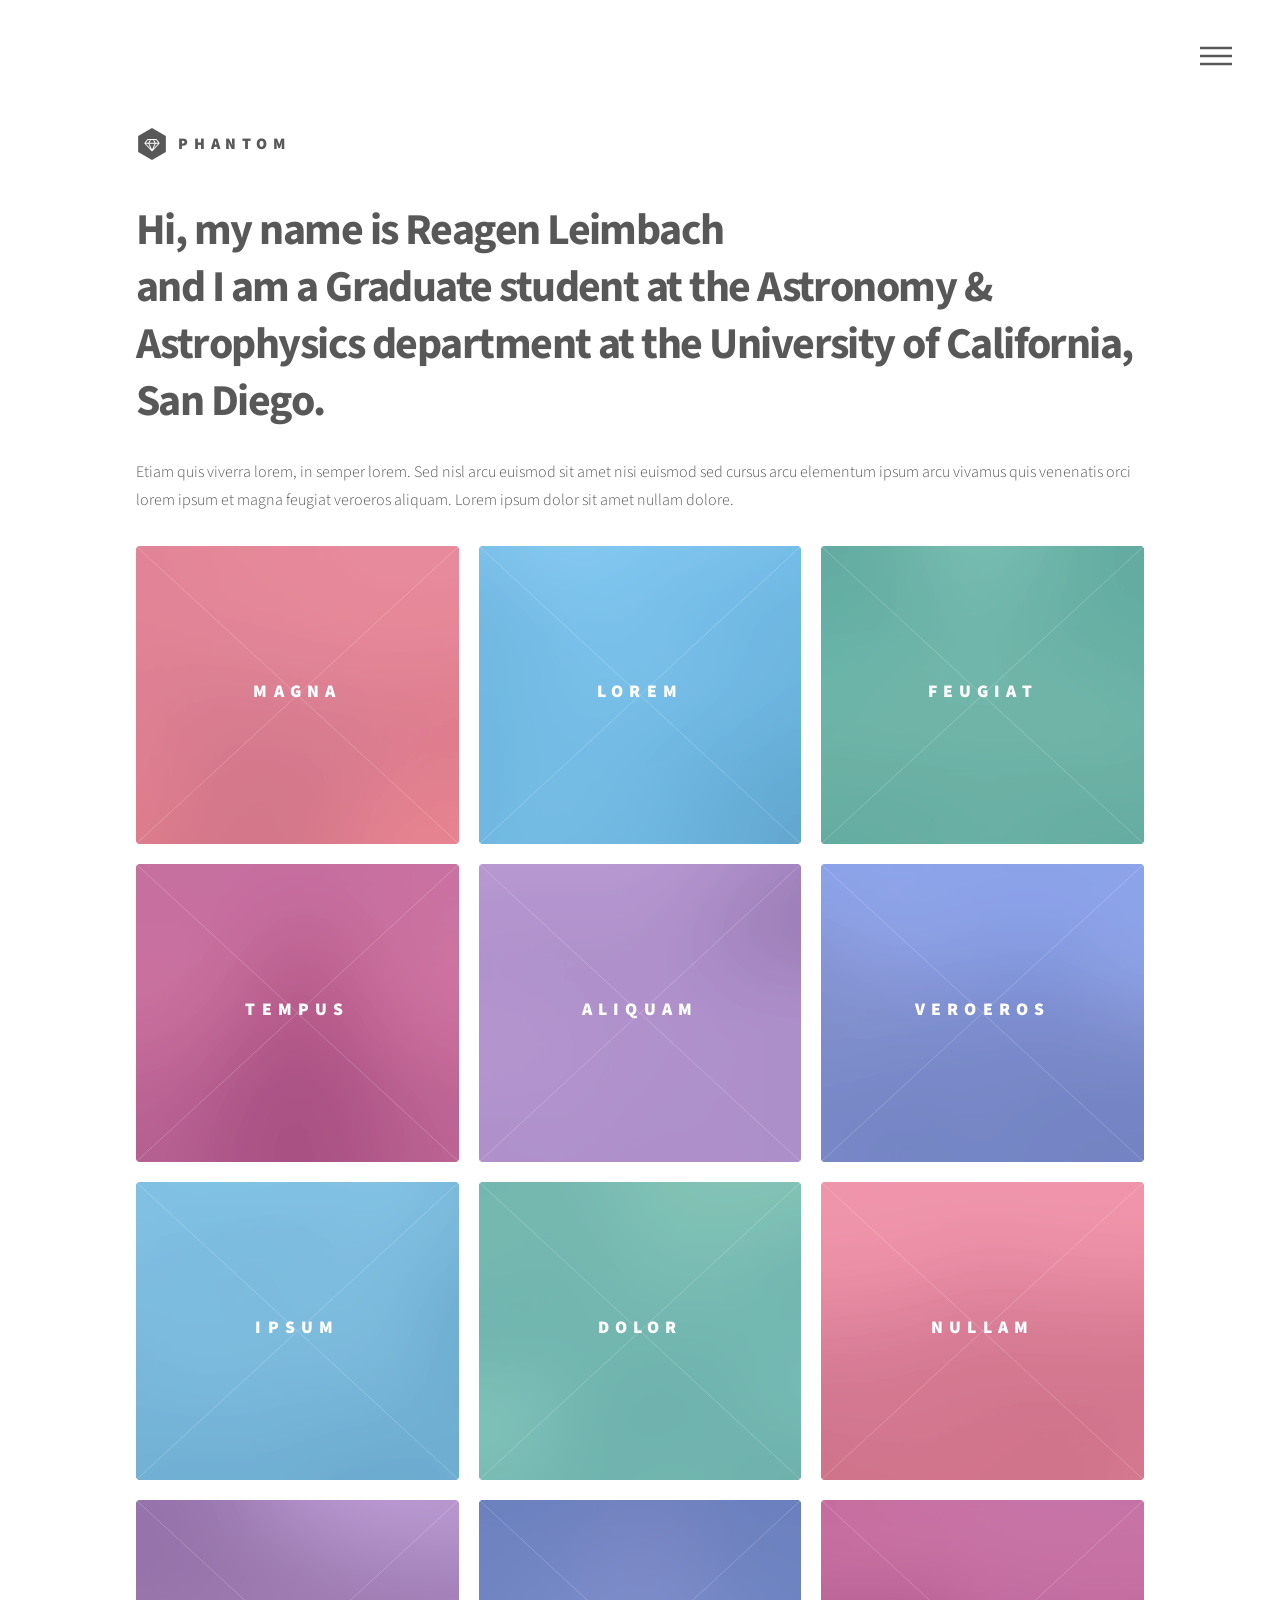
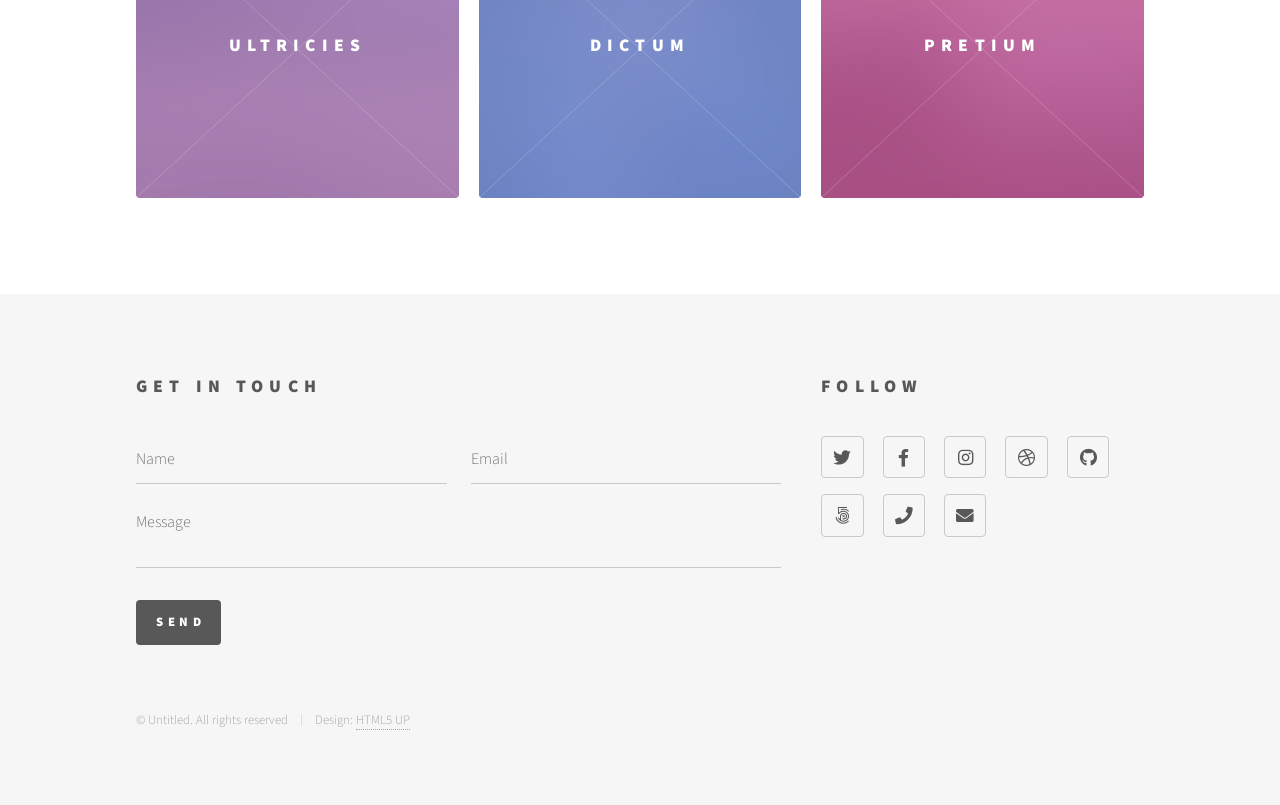
==== commit b38a9ee2: "Update index.html" ====
--- a/index.html
+++ b/index.html
@@ -52,8 +52,8 @@
 					<div id="main">
 						<div class="inner">
 							<header>
-								<h1>This is Phantom, a free, fully responsive site<br />
-								template designed by <a href="http://html5up.net">HTML5 UP</a>.</h1>
+								<h1>Hi, my name is Reagen Leimbach <br />
+								and I am a Graduate student at the Astronomy & Astrophysics department at the University of California, San Diego.</h1>
 								<p>Etiam quis viverra lorem, in semper lorem. Sed nisl arcu euismod sit amet nisi euismod sed cursus arcu elementum ipsum arcu vivamus quis venenatis orci lorem ipsum et magna feugiat veroeros aliquam. Lorem ipsum dolor sit amet nullam dolore.</p>
 							</header>
 							<section class="tiles">
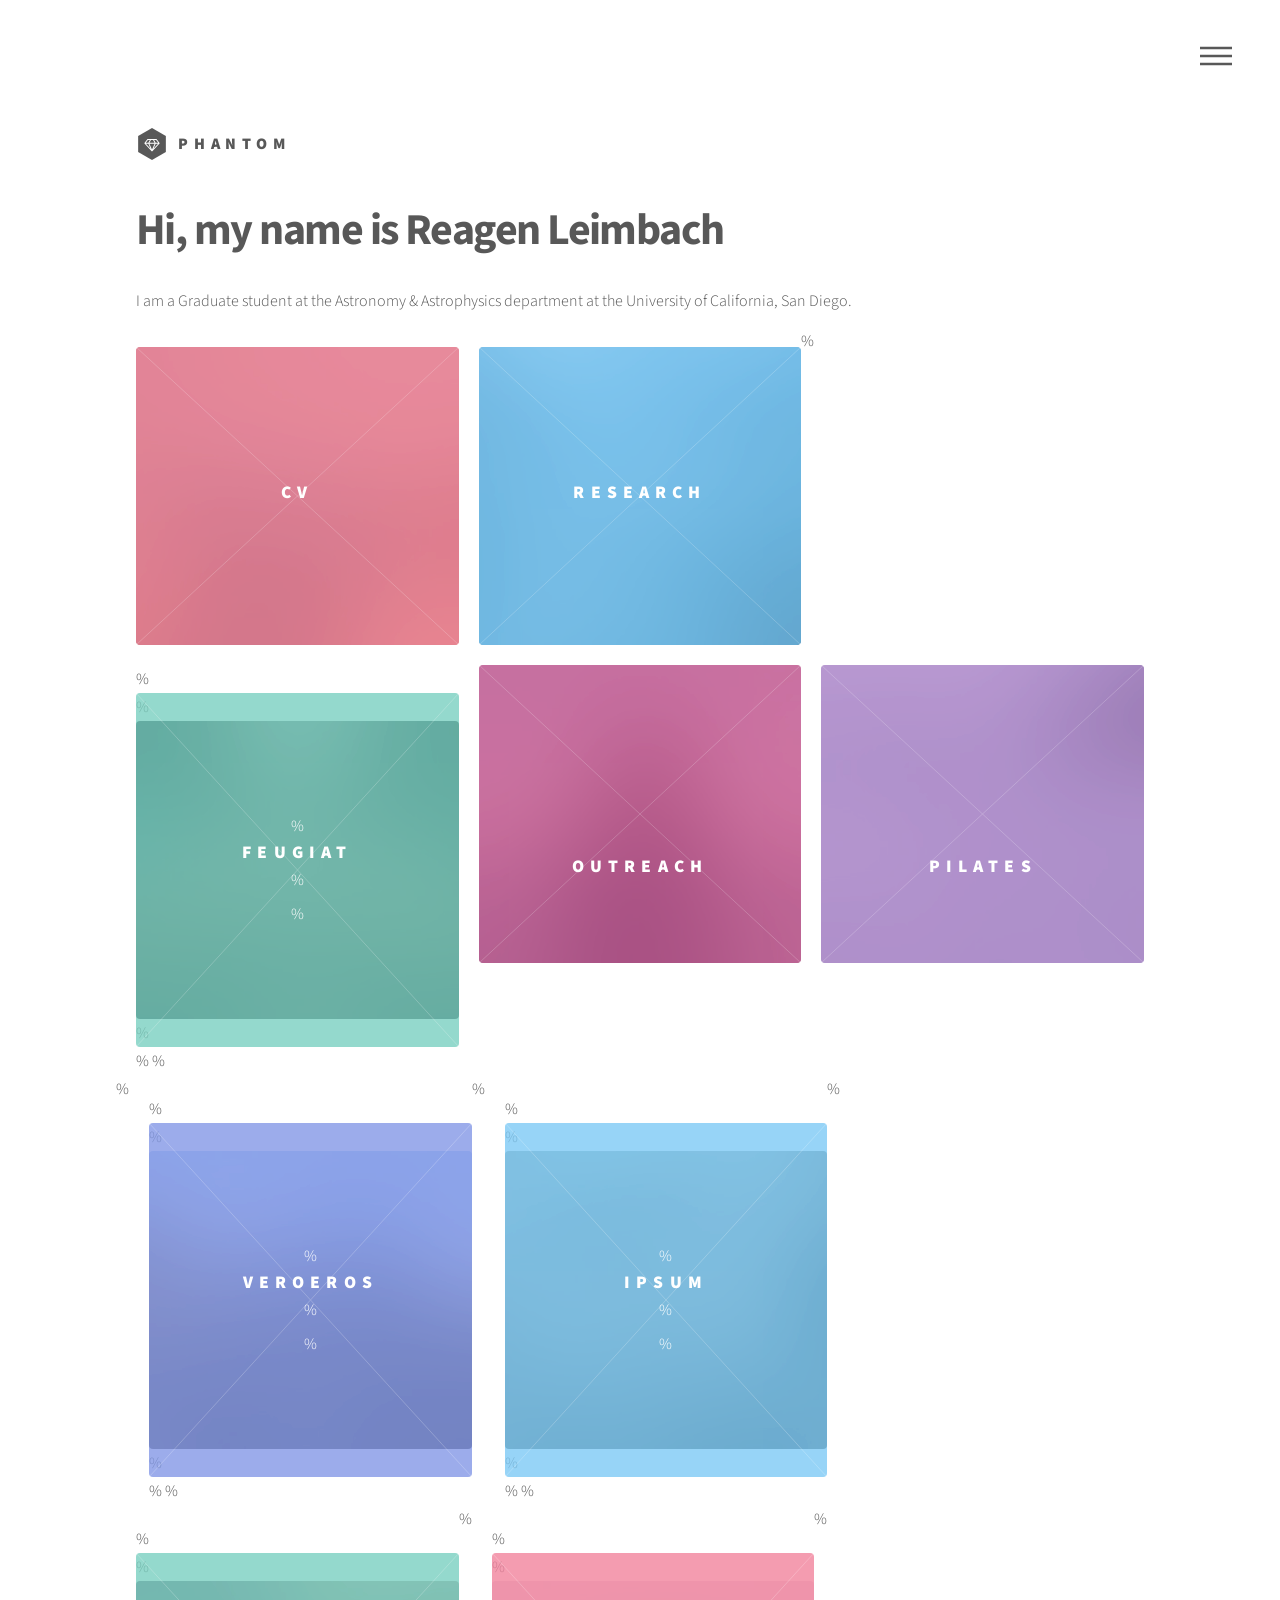
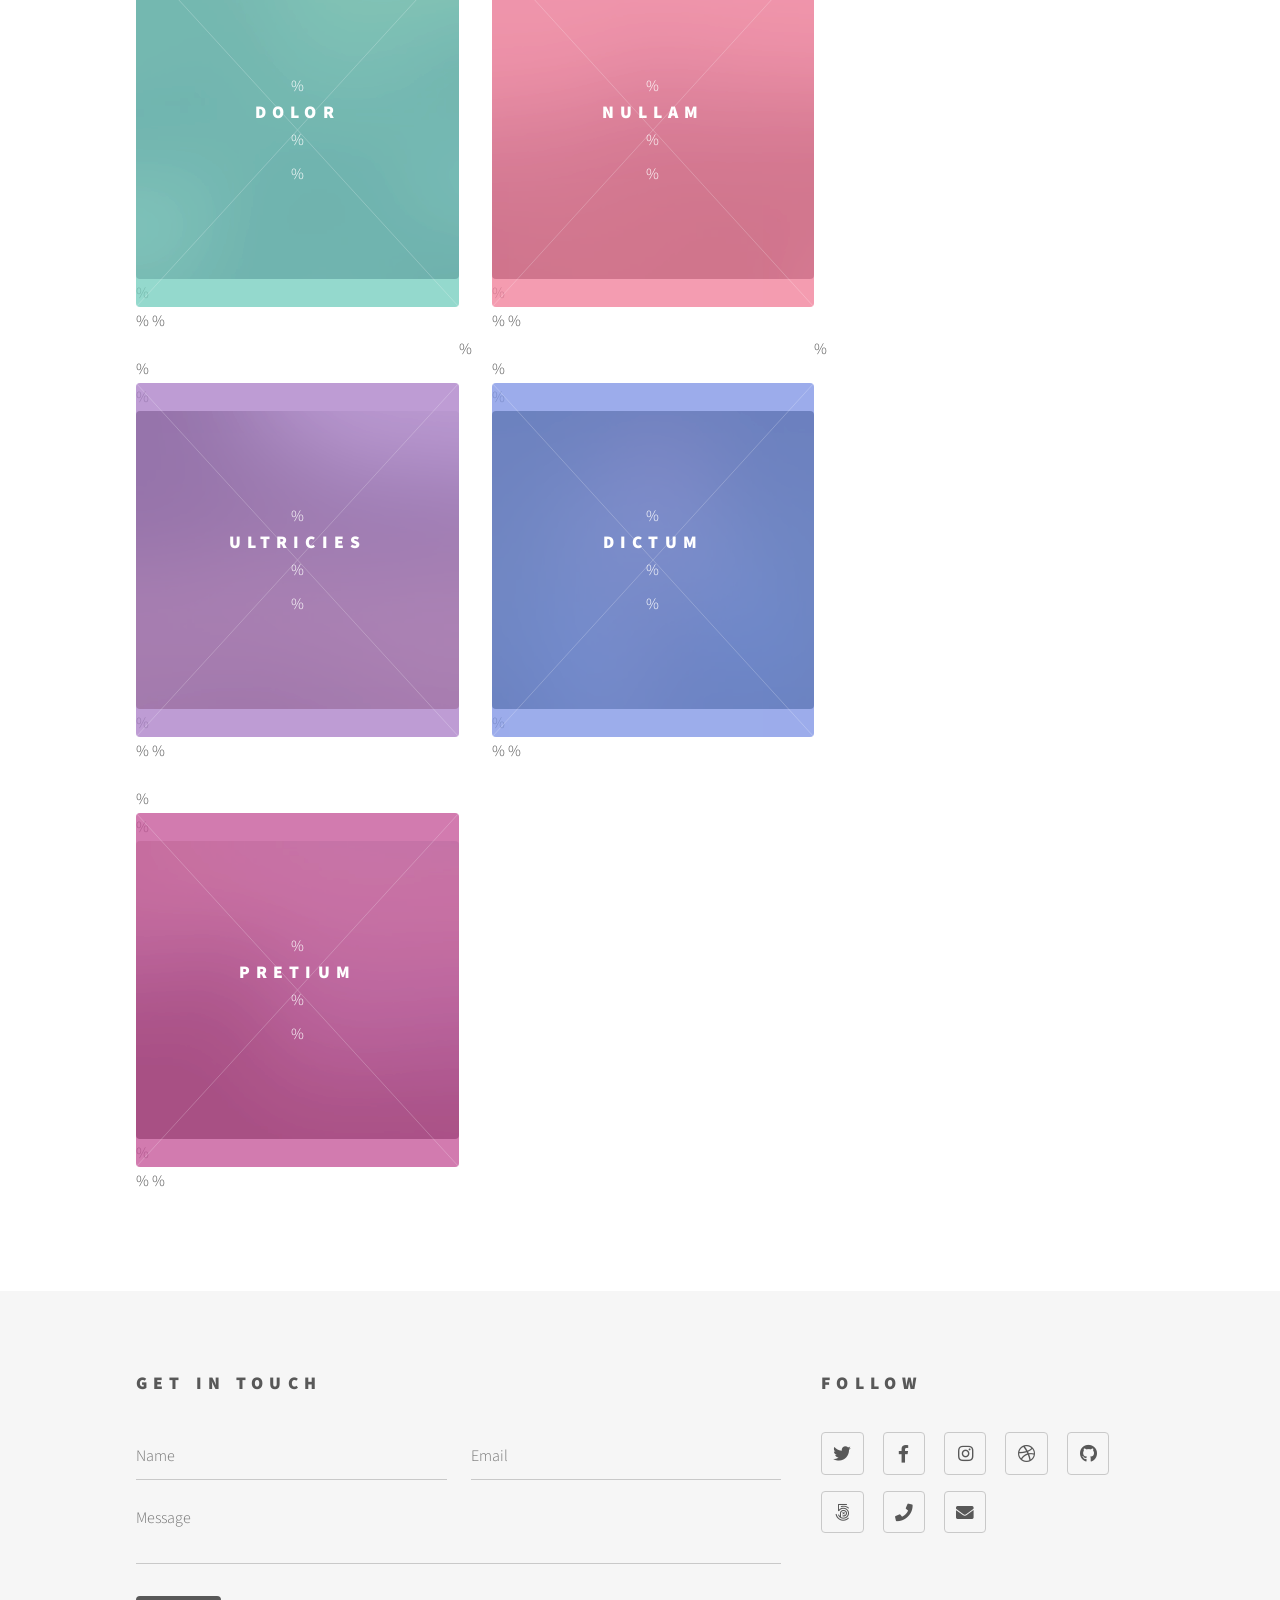
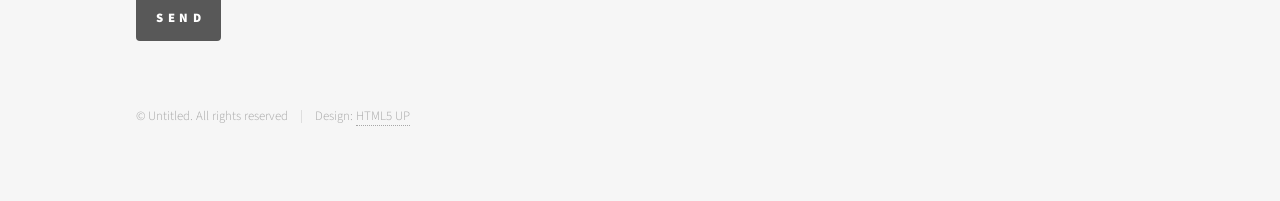
==== commit 05f41b25: "Update index.html" ====
--- a/index.html
+++ b/index.html
@@ -52,143 +52,148 @@
 					<div id="main">
 						<div class="inner">
 							<header>
-								<h1>Hi, my name is Reagen Leimbach <br />
-								and I am a Graduate student at the Astronomy & Astrophysics department at the University of California, San Diego.</h1>
-								<p>Etiam quis viverra lorem, in semper lorem. Sed nisl arcu euismod sit amet nisi euismod sed cursus arcu elementum ipsum arcu vivamus quis venenatis orci lorem ipsum et magna feugiat veroeros aliquam. Lorem ipsum dolor sit amet nullam dolore.</p>
+								<h1>Hi, my name is Reagen Leimbach <br /></h1>
+								<p>I am a Graduate student at the Astronomy & Astrophysics department at the University of California, San Diego.</p>
 							</header>
+							
 							<section class="tiles">
 								<article class="style1">
 									<span class="image">
 										<img src="images/pic01.jpg" alt="" />
 									</span>
 									<a href="generic.html">
-										<h2>Magna</h2>
-										<div class="content">
-											<p>Sed nisl arcu euismod sit amet nisi lorem etiam dolor veroeros et feugiat.</p>
-										</div>
-									</a>
-								</article>
+										<h2>CV</h2>
+										<div class="content">
+											<p>Sed nisl arcu euismod sit amet nisi lorem etiam dolor veroeros et feugiat.</p>
+										</div>
+									</a>
+								</article>
+								
 								<article class="style2">
 									<span class="image">
 										<img src="images/pic02.jpg" alt="" />
 									</span>
 									<a href="generic.html">
-										<h2>Lorem</h2>
-										<div class="content">
-											<p>Sed nisl arcu euismod sit amet nisi lorem etiam dolor veroeros et feugiat.</p>
-										</div>
-									</a>
-								</article>
-								<article class="style3">
-									<span class="image">
-										<img src="images/pic03.jpg" alt="" />
-									</span>
-									<a href="generic.html">
-										<h2>Feugiat</h2>
-										<div class="content">
-											<p>Sed nisl arcu euismod sit amet nisi lorem etiam dolor veroeros et feugiat.</p>
-										</div>
-									</a>
-								</article>
+										<h2>Research</h2>
+										<div class="content">
+											<p>Sed nisl arcu euismod sit amet nisi lorem etiam dolor veroeros et feugiat.</p>
+										</div>
+									</a>
+								</article>
+								
+								%<article class="style3">
+								%	<span class="image">
+								%		<img src="images/pic03.jpg" alt="" />
+								%	</span>
+								%	<a href="generic.html">
+								%		<h2>Feugiat</h2>
+								%		<div class="content">
+								%			<p>Sed nisl arcu euismod sit amet nisi lorem etiam dolor veroeros et feugiat.</p>
+								%		</div>
+								%	</a>
+								%</article>
+								
 								<article class="style4">
 									<span class="image">
 										<img src="images/pic04.jpg" alt="" />
 									</span>
 									<a href="generic.html">
-										<h2>Tempus</h2>
-										<div class="content">
-											<p>Sed nisl arcu euismod sit amet nisi lorem etiam dolor veroeros et feugiat.</p>
-										</div>
-									</a>
-								</article>
+										<h2>Outreach</h2>
+										<div class="content">
+											<p>Sed nisl arcu euismod sit amet nisi lorem etiam dolor veroeros et feugiat.</p>
+										</div>
+									</a>
+								</article>
+								
 								<article class="style5">
 									<span class="image">
 										<img src="images/pic05.jpg" alt="" />
 									</span>
 									<a href="generic.html">
-										<h2>Aliquam</h2>
-										<div class="content">
-											<p>Sed nisl arcu euismod sit amet nisi lorem etiam dolor veroeros et feugiat.</p>
-										</div>
-									</a>
-								</article>
-								<article class="style6">
-									<span class="image">
-										<img src="images/pic06.jpg" alt="" />
-									</span>
-									<a href="generic.html">
-										<h2>Veroeros</h2>
-										<div class="content">
-											<p>Sed nisl arcu euismod sit amet nisi lorem etiam dolor veroeros et feugiat.</p>
-										</div>
-									</a>
-								</article>
-								<article class="style2">
-									<span class="image">
-										<img src="images/pic07.jpg" alt="" />
-									</span>
-									<a href="generic.html">
-										<h2>Ipsum</h2>
-										<div class="content">
-											<p>Sed nisl arcu euismod sit amet nisi lorem etiam dolor veroeros et feugiat.</p>
-										</div>
-									</a>
-								</article>
-								<article class="style3">
-									<span class="image">
-										<img src="images/pic08.jpg" alt="" />
-									</span>
-									<a href="generic.html">
-										<h2>Dolor</h2>
-										<div class="content">
-											<p>Sed nisl arcu euismod sit amet nisi lorem etiam dolor veroeros et feugiat.</p>
-										</div>
-									</a>
-								</article>
-								<article class="style1">
-									<span class="image">
-										<img src="images/pic09.jpg" alt="" />
-									</span>
-									<a href="generic.html">
-										<h2>Nullam</h2>
-										<div class="content">
-											<p>Sed nisl arcu euismod sit amet nisi lorem etiam dolor veroeros et feugiat.</p>
-										</div>
-									</a>
-								</article>
-								<article class="style5">
-									<span class="image">
-										<img src="images/pic10.jpg" alt="" />
-									</span>
-									<a href="generic.html">
-										<h2>Ultricies</h2>
-										<div class="content">
-											<p>Sed nisl arcu euismod sit amet nisi lorem etiam dolor veroeros et feugiat.</p>
-										</div>
-									</a>
-								</article>
-								<article class="style6">
-									<span class="image">
-										<img src="images/pic11.jpg" alt="" />
-									</span>
-									<a href="generic.html">
-										<h2>Dictum</h2>
-										<div class="content">
-											<p>Sed nisl arcu euismod sit amet nisi lorem etiam dolor veroeros et feugiat.</p>
-										</div>
-									</a>
-								</article>
-								<article class="style4">
-									<span class="image">
-										<img src="images/pic12.jpg" alt="" />
-									</span>
-									<a href="generic.html">
-										<h2>Pretium</h2>
-										<div class="content">
-											<p>Sed nisl arcu euismod sit amet nisi lorem etiam dolor veroeros et feugiat.</p>
-										</div>
-									</a>
-								</article>
+										<h2>Pilates</h2>
+										<div class="content">
+											<p>Sed nisl arcu euismod sit amet nisi lorem etiam dolor veroeros et feugiat.</p>
+										</div>
+									</a>
+								</article>
+								
+								%<article class="style6">
+								%	<span class="image">
+								%		<img src="images/pic06.jpg" alt="" />
+								%	</span>
+								%	<a href="generic.html">
+								%		<h2>Veroeros</h2>
+								%		<div class="content">
+								%			<p>Sed nisl arcu euismod sit amet nisi lorem etiam dolor veroeros et feugiat.</p>
+								%		</div>
+								%	</a>
+								%</article>
+								%<article class="style2">
+								%	<span class="image">
+								%		<img src="images/pic07.jpg" alt="" />
+								%	</span>
+								%	<a href="generic.html">
+								%		<h2>Ipsum</h2>
+								%		<div class="content">
+								%			<p>Sed nisl arcu euismod sit amet nisi lorem etiam dolor veroeros et feugiat.</p>
+								%		</div>
+								%	</a>
+								%</article>
+								%<article class="style3">
+								%	<span class="image">
+								%		<img src="images/pic08.jpg" alt="" />
+								%	</span>
+								%	<a href="generic.html">
+								%		<h2>Dolor</h2>
+								%		<div class="content">
+								%			<p>Sed nisl arcu euismod sit amet nisi lorem etiam dolor veroeros et feugiat.</p>
+								%		</div>
+								%	</a>
+								%</article>
+								%<article class="style1">
+								%	<span class="image">
+								%		<img src="images/pic09.jpg" alt="" />
+								%	</span>
+								%	<a href="generic.html">
+								%		<h2>Nullam</h2>
+								%		<div class="content">
+								%			<p>Sed nisl arcu euismod sit amet nisi lorem etiam dolor veroeros et feugiat.</p>
+								%		</div>
+								%	</a>
+								%</article>
+								%<article class="style5">
+								%	<span class="image">
+								%		<img src="images/pic10.jpg" alt="" />
+								%	</span>
+								%	<a href="generic.html">
+								%		<h2>Ultricies</h2>
+								%		<div class="content">
+								%			<p>Sed nisl arcu euismod sit amet nisi lorem etiam dolor veroeros et feugiat.</p>
+								%		</div>
+								%	</a>
+								%</article>
+								%<article class="style6">
+								%	<span class="image">
+								%		<img src="images/pic11.jpg" alt="" />
+								%	</span>
+								%	<a href="generic.html">
+								%		<h2>Dictum</h2>
+								%		<div class="content">
+								%			<p>Sed nisl arcu euismod sit amet nisi lorem etiam dolor veroeros et feugiat.</p>
+								%		</div>
+								%	</a>
+								%</article>
+								%<article class="style4">
+								%	<span class="image">
+								%		<img src="images/pic12.jpg" alt="" />
+								%	</span>
+								%	<a href="generic.html">
+								%		<h2>Pretium</h2>
+								%		<div class="content">
+								%			<p>Sed nisl arcu euismod sit amet nisi lorem etiam dolor veroeros et feugiat.</p>
+								%		</div>
+								%	</a>
+								%</article>
 							</section>
 						</div>
 					</div>
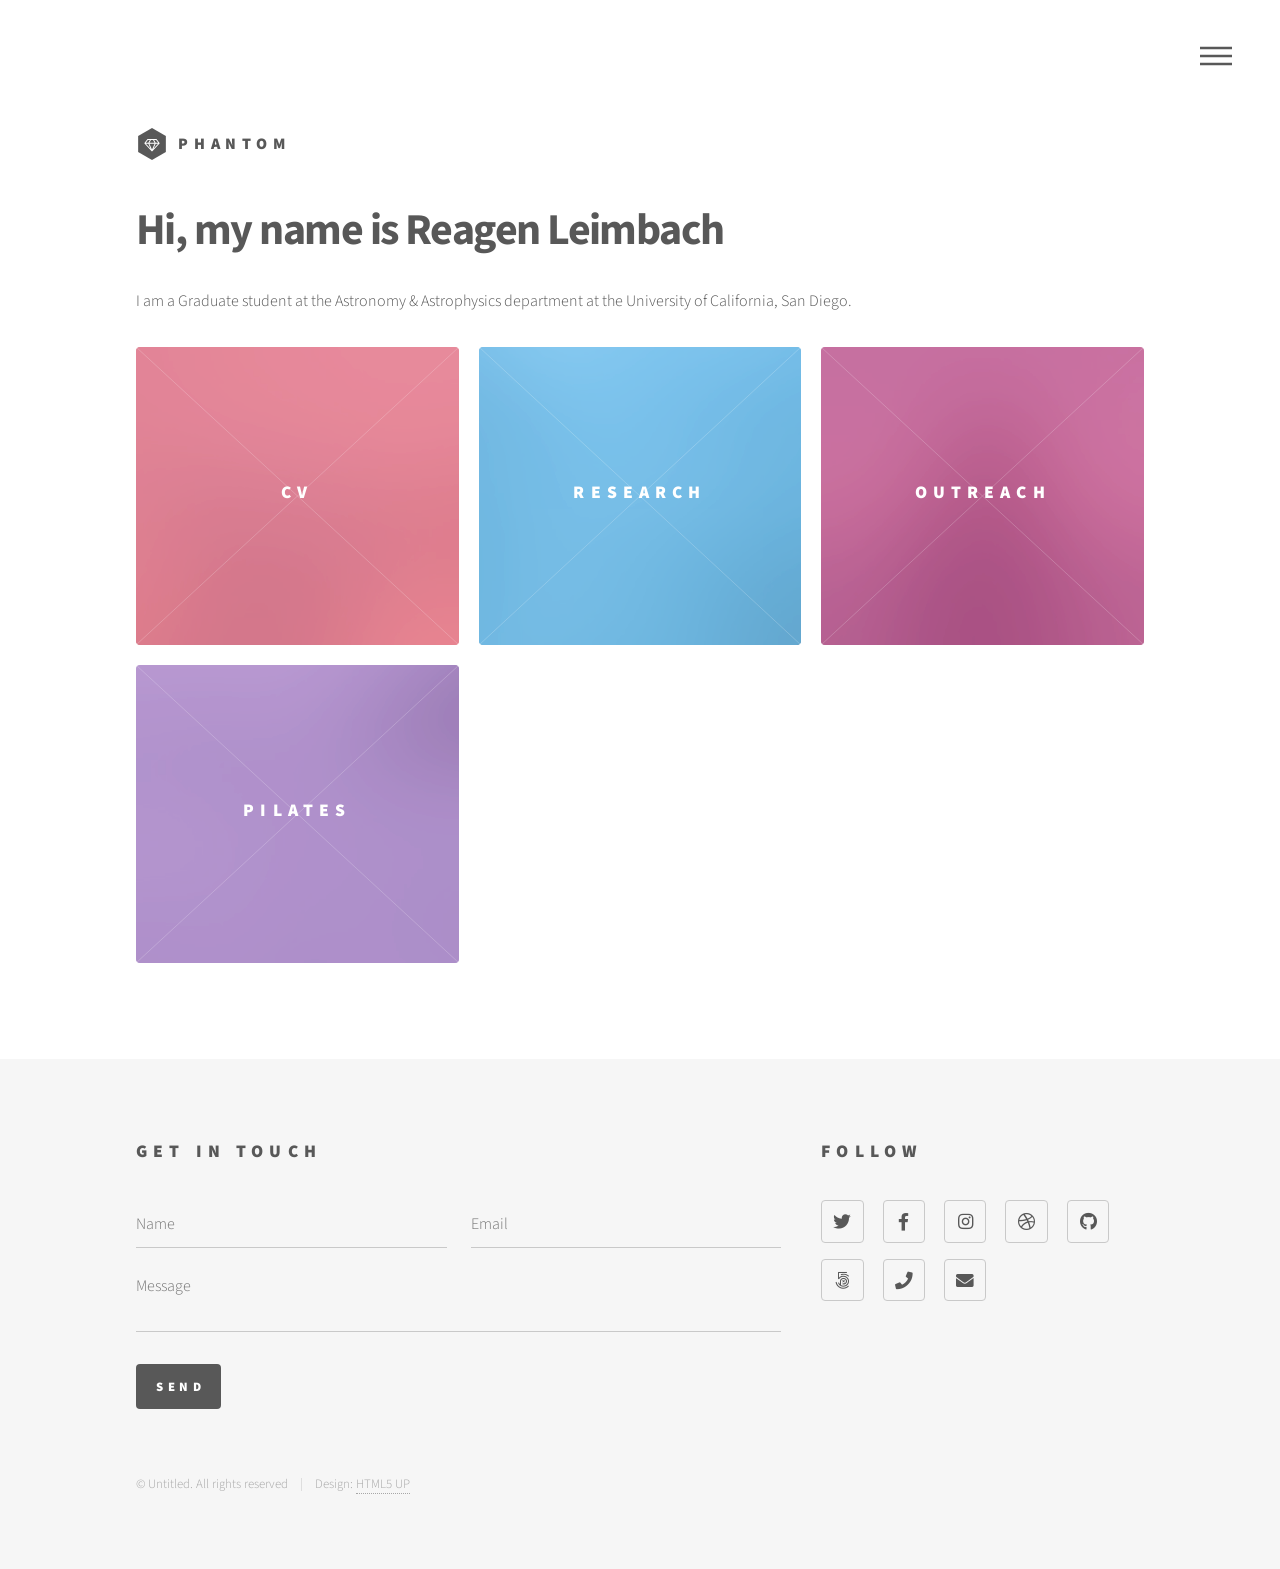
==== commit 48c2a2bb: "Update index.html" ====
--- a/index.html
+++ b/index.html
@@ -81,99 +81,99 @@
 									</a>
 								</article>
 								
+								<!-- <article class="style3">
+									<span class="image">
+										<img src="images/pic03.jpg" alt="" />
+									</span>
+									<a href="generic.html">
+										<h2>Feugiat</h2>
+										<div class="content">
+											<p>Sed nisl arcu euismod sit amet nisi lorem etiam dolor veroeros et feugiat.</p>
+										</div>
+									</a>
+								</article>-->
+								
+								<article class="style4">
+									<span class="image">
+										<img src="images/pic04.jpg" alt="" />
+									</span>
+									<a href="generic.html">
+										<h2>Outreach</h2>
+										<div class="content">
+											<p>Sed nisl arcu euismod sit amet nisi lorem etiam dolor veroeros et feugiat.</p>
+										</div>
+									</a>
+								</article>
+								
+								<article class="style5">
+									<span class="image">
+										<img src="images/pic05.jpg" alt="" />
+									</span>
+									<a href="generic.html">
+										<h2>Pilates</h2>
+										<div class="content">
+											<p>Sed nisl arcu euismod sit amet nisi lorem etiam dolor veroeros et feugiat.</p>
+										</div>
+									</a>
+								</article>
+								
+								<!--<article class="style6">
+								%	<span class="image">
+								%		<img src="images/pic06.jpg" alt="" />
+								%	</span>
+								%	<a href="generic.html">
+								%		<h2>Veroeros</h2>
+								%		<div class="content">
+								%			<p>Sed nisl arcu euismod sit amet nisi lorem etiam dolor veroeros et feugiat.</p>
+								%		</div>
+								%	</a>
+								%</article>
+								%<article class="style2">
+								%	<span class="image">
+								%		<img src="images/pic07.jpg" alt="" />
+								%	</span>
+								%	<a href="generic.html">
+								%		<h2>Ipsum</h2>
+								%		<div class="content">
+								%			<p>Sed nisl arcu euismod sit amet nisi lorem etiam dolor veroeros et feugiat.</p>
+								%		</div>
+								%	</a>
+								%</article>
 								%<article class="style3">
 								%	<span class="image">
-								%		<img src="images/pic03.jpg" alt="" />
-								%	</span>
-								%	<a href="generic.html">
-								%		<h2>Feugiat</h2>
-								%		<div class="content">
-								%			<p>Sed nisl arcu euismod sit amet nisi lorem etiam dolor veroeros et feugiat.</p>
-								%		</div>
-								%	</a>
-								%</article>
-								
-								<article class="style4">
-									<span class="image">
-										<img src="images/pic04.jpg" alt="" />
-									</span>
-									<a href="generic.html">
-										<h2>Outreach</h2>
-										<div class="content">
-											<p>Sed nisl arcu euismod sit amet nisi lorem etiam dolor veroeros et feugiat.</p>
-										</div>
-									</a>
-								</article>
-								
-								<article class="style5">
-									<span class="image">
-										<img src="images/pic05.jpg" alt="" />
-									</span>
-									<a href="generic.html">
-										<h2>Pilates</h2>
-										<div class="content">
-											<p>Sed nisl arcu euismod sit amet nisi lorem etiam dolor veroeros et feugiat.</p>
-										</div>
-									</a>
-								</article>
-								
+								%		<img src="images/pic08.jpg" alt="" />
+								%	</span>
+								%	<a href="generic.html">
+								%		<h2>Dolor</h2>
+								%		<div class="content">
+								%			<p>Sed nisl arcu euismod sit amet nisi lorem etiam dolor veroeros et feugiat.</p>
+								%		</div>
+								%	</a>
+								%</article>
+								%<article class="style1">
+								%	<span class="image">
+								%		<img src="images/pic09.jpg" alt="" />
+								%	</span>
+								%	<a href="generic.html">
+								%		<h2>Nullam</h2>
+								%		<div class="content">
+								%			<p>Sed nisl arcu euismod sit amet nisi lorem etiam dolor veroeros et feugiat.</p>
+								%		</div>
+								%	</a>
+								%</article>
+								%<article class="style5">
+								%	<span class="image">
+								%		<img src="images/pic10.jpg" alt="" />
+								%	</span>
+								%	<a href="generic.html">
+								%		<h2>Ultricies</h2>
+								%		<div class="content">
+								%			<p>Sed nisl arcu euismod sit amet nisi lorem etiam dolor veroeros et feugiat.</p>
+								%		</div>
+								%	</a>
+								%</article>
 								%<article class="style6">
 								%	<span class="image">
-								%		<img src="images/pic06.jpg" alt="" />
-								%	</span>
-								%	<a href="generic.html">
-								%		<h2>Veroeros</h2>
-								%		<div class="content">
-								%			<p>Sed nisl arcu euismod sit amet nisi lorem etiam dolor veroeros et feugiat.</p>
-								%		</div>
-								%	</a>
-								%</article>
-								%<article class="style2">
-								%	<span class="image">
-								%		<img src="images/pic07.jpg" alt="" />
-								%	</span>
-								%	<a href="generic.html">
-								%		<h2>Ipsum</h2>
-								%		<div class="content">
-								%			<p>Sed nisl arcu euismod sit amet nisi lorem etiam dolor veroeros et feugiat.</p>
-								%		</div>
-								%	</a>
-								%</article>
-								%<article class="style3">
-								%	<span class="image">
-								%		<img src="images/pic08.jpg" alt="" />
-								%	</span>
-								%	<a href="generic.html">
-								%		<h2>Dolor</h2>
-								%		<div class="content">
-								%			<p>Sed nisl arcu euismod sit amet nisi lorem etiam dolor veroeros et feugiat.</p>
-								%		</div>
-								%	</a>
-								%</article>
-								%<article class="style1">
-								%	<span class="image">
-								%		<img src="images/pic09.jpg" alt="" />
-								%	</span>
-								%	<a href="generic.html">
-								%		<h2>Nullam</h2>
-								%		<div class="content">
-								%			<p>Sed nisl arcu euismod sit amet nisi lorem etiam dolor veroeros et feugiat.</p>
-								%		</div>
-								%	</a>
-								%</article>
-								%<article class="style5">
-								%	<span class="image">
-								%		<img src="images/pic10.jpg" alt="" />
-								%	</span>
-								%	<a href="generic.html">
-								%		<h2>Ultricies</h2>
-								%		<div class="content">
-								%			<p>Sed nisl arcu euismod sit amet nisi lorem etiam dolor veroeros et feugiat.</p>
-								%		</div>
-								%	</a>
-								%</article>
-								%<article class="style6">
-								%	<span class="image">
 								%		<img src="images/pic11.jpg" alt="" />
 								%	</span>
 								%	<a href="generic.html">
@@ -193,7 +193,7 @@
 								%			<p>Sed nisl arcu euismod sit amet nisi lorem etiam dolor veroeros et feugiat.</p>
 								%		</div>
 								%	</a>
-								%</article>
+								%</article>-->
 							</section>
 						</div>
 					</div>
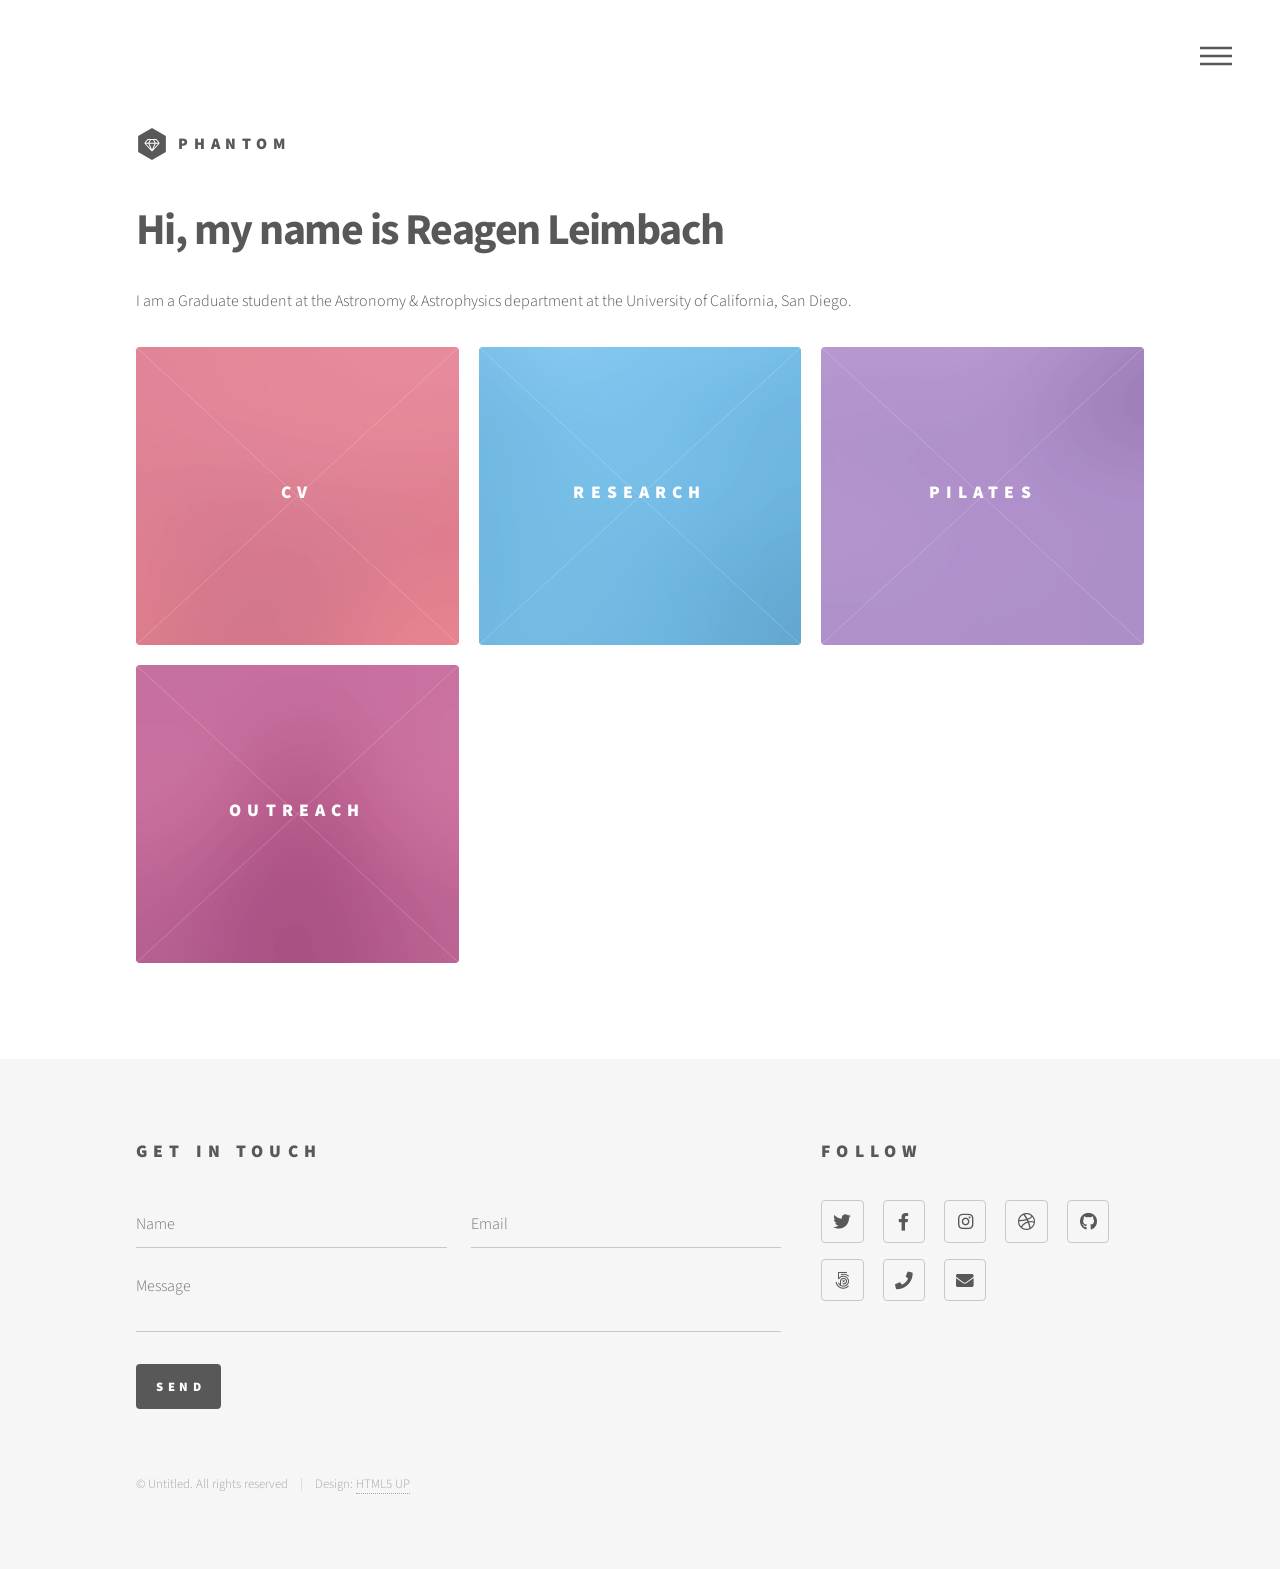
==== commit 005948a9: "Update index.html" ====
--- a/index.html
+++ b/index.html
@@ -40,10 +40,10 @@
 						<h2>Menu</h2>
 						<ul>
 							<li><a href="index.html">Home</a></li>
-							<li><a href="generic.html">CV</a></li>
-							<li><a href="generic.html">Research</a></li>
-							<li><a href="generic.html">Outreach</a></li>
-							<li><a href="generic.html">Pilates</a></li>
+							<li><a href="cv.html">CV</a></li>
+							<li><a href="research.html">Research</a></li>
+							<li><a href="outreach.html">Outreach</a></li>
+							<li><a href="pilates.html">Pilates</a></li>
 							<li><a href="elements.html">Elements</a></li>
 						</ul>
 					</nav>
@@ -93,24 +93,24 @@
 									</a>
 								</article>-->
 								
+								<article class="style5">
+									<span class="image">
+										<img src="images/pic05.jpg" alt="" />
+									</span>
+									<a href="generic.html">
+										<h2>Pilates</h2>
+										<div class="content">
+											<p>Sed nisl arcu euismod sit amet nisi lorem etiam dolor veroeros et feugiat.</p>
+										</div>
+									</a>
+								</article>
+
 								<article class="style4">
 									<span class="image">
 										<img src="images/pic04.jpg" alt="" />
 									</span>
 									<a href="generic.html">
 										<h2>Outreach</h2>
-										<div class="content">
-											<p>Sed nisl arcu euismod sit amet nisi lorem etiam dolor veroeros et feugiat.</p>
-										</div>
-									</a>
-								</article>
-								
-								<article class="style5">
-									<span class="image">
-										<img src="images/pic05.jpg" alt="" />
-									</span>
-									<a href="generic.html">
-										<h2>Pilates</h2>
 										<div class="content">
 											<p>Sed nisl arcu euismod sit amet nisi lorem etiam dolor veroeros et feugiat.</p>
 										</div>
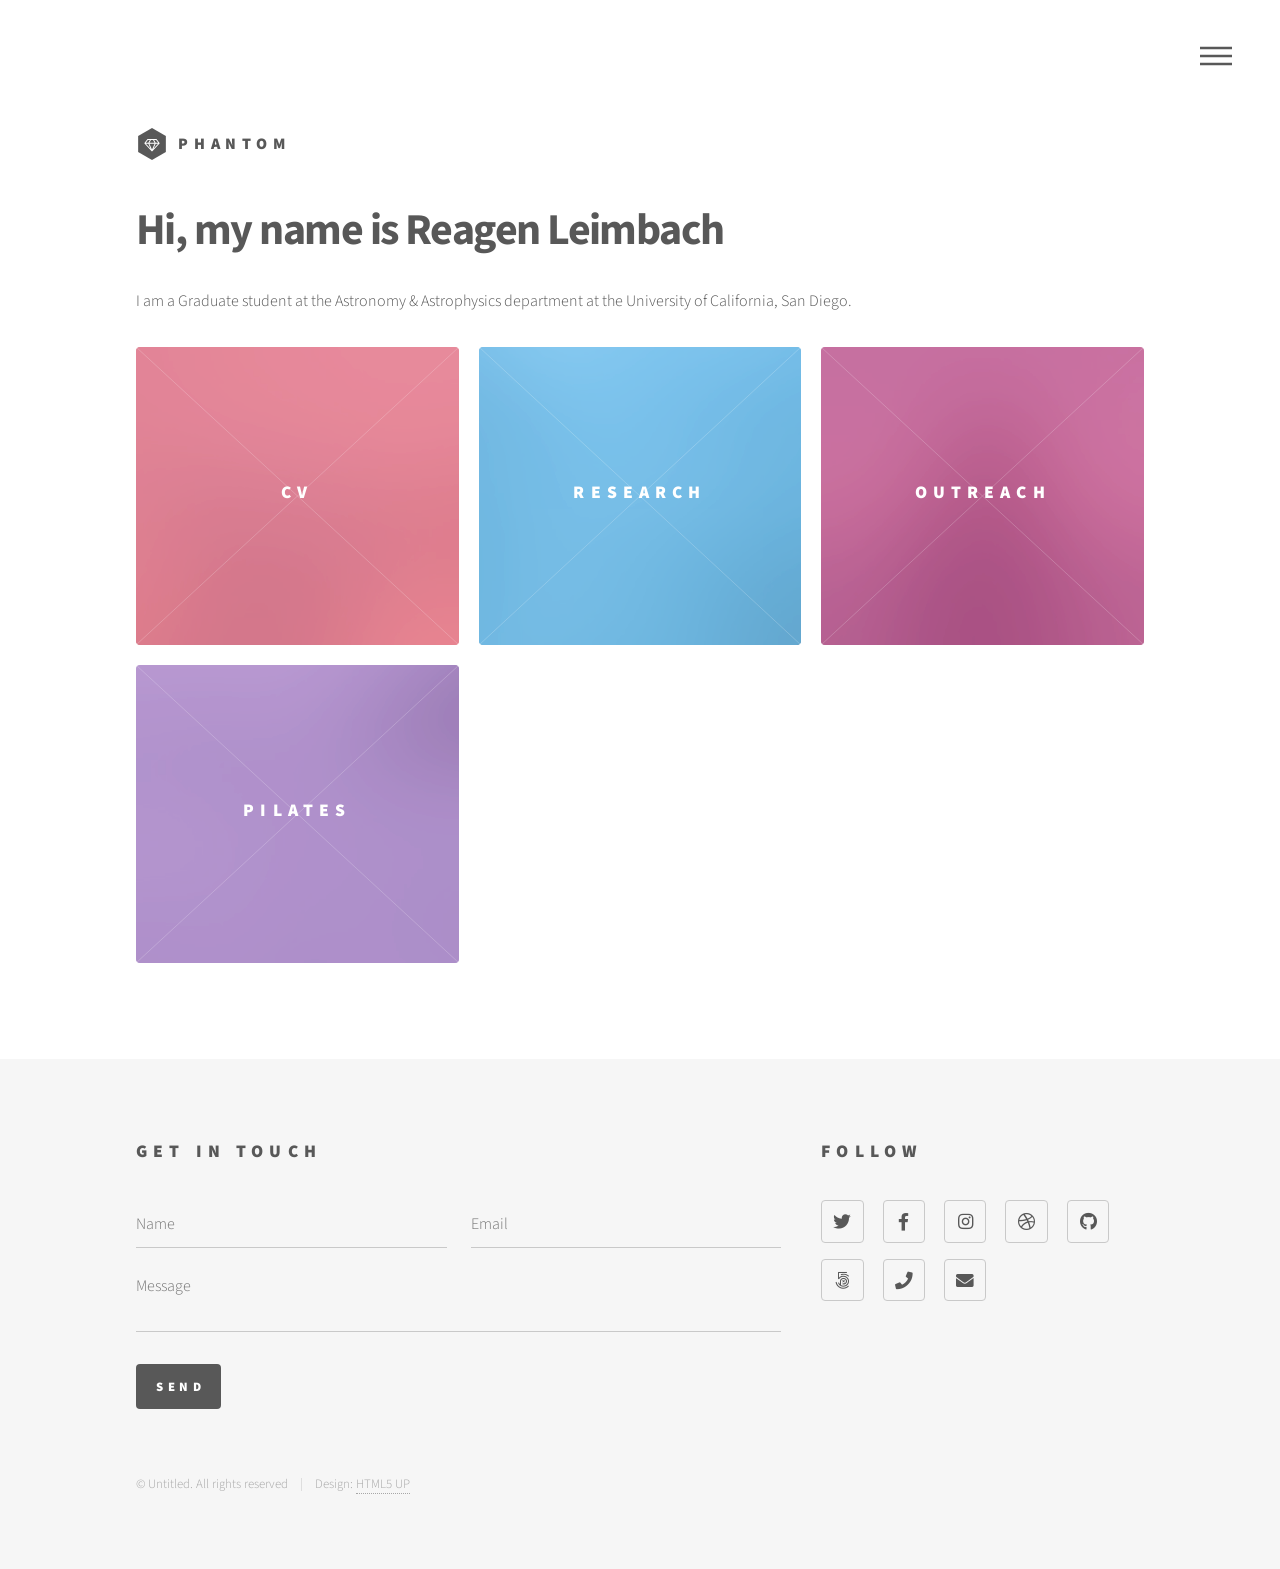
==== commit eeda038f: "Update index.html" ====
--- a/index.html
+++ b/index.html
@@ -92,6 +92,17 @@
 										</div>
 									</a>
 								</article>-->
+								<article class="style4">
+									<span class="image">
+										<img src="images/pic04.jpg" alt="" />
+									</span>
+									<a href="generic.html">
+										<h2>Outreach</h2>
+										<div class="content">
+											<p>Sed nisl arcu euismod sit amet nisi lorem etiam dolor veroeros et feugiat.</p>
+										</div>
+									</a>
+								</article>
 								
 								<article class="style5">
 									<span class="image">
@@ -99,18 +110,6 @@
 									</span>
 									<a href="generic.html">
 										<h2>Pilates</h2>
-										<div class="content">
-											<p>Sed nisl arcu euismod sit amet nisi lorem etiam dolor veroeros et feugiat.</p>
-										</div>
-									</a>
-								</article>
-
-								<article class="style4">
-									<span class="image">
-										<img src="images/pic04.jpg" alt="" />
-									</span>
-									<a href="generic.html">
-										<h2>Outreach</h2>
 										<div class="content">
 											<p>Sed nisl arcu euismod sit amet nisi lorem etiam dolor veroeros et feugiat.</p>
 										</div>
--- a/assets/css/main.css
+++ b/assets/css/main.css
@@ -1,3329 +1,3329 @@
-@import url(fontawesome-all.min.css);
-@import url("https://fonts.googleapis.com/css?family=Source+Sans+Pro:300,700,900");
-
+@import url(fontawesome-all.min.css);
+@import url("https://fonts.googleapis.com/css?family=Source+Sans+Pro:300,700,900");
+
 /*
 	Phantom by HTML5 UP
 	html5up.net | @ajlkn
 	Free for personal and commercial use under the CCA 3.0 license (html5up.net/license)
-*/
-
-html, body, div, span, applet, object,
-iframe, h1, h2, h3, h4, h5, h6, p, blockquote,
-pre, a, abbr, acronym, address, big, cite,
-code, del, dfn, em, img, ins, kbd, q, s, samp,
-small, strike, strong, sub, sup, tt, var, b,
-u, i, center, dl, dt, dd, ol, ul, li, fieldset,
-form, label, legend, table, caption, tbody,
-tfoot, thead, tr, th, td, article, aside,
-canvas, details, embed, figure, figcaption,
-footer, header, hgroup, menu, nav, output, ruby,
-section, summary, time, mark, audio, video {
-	margin: 0;
-	padding: 0;
-	border: 0;
-	font-size: 100%;
-	font: inherit;
-	vertical-align: baseline;}
-
-article, aside, details, figcaption, figure,
-footer, header, hgroup, menu, nav, section {
-	display: block;}
-
-body {
-	line-height: 1;
-}
-
-ol, ul {
-	list-style: none;
-}
-
-blockquote, q {
-	quotes: none;
-}
-
-	blockquote:before, blockquote:after, q:before, q:after {
-		content: '';
-		content: none;
-	}
-
-table {
-	border-collapse: collapse;
-	border-spacing: 0;
-}
-
-body {
-	-webkit-text-size-adjust: none;
-}
-
-mark {
-	background-color: transparent;
-	color: inherit;
-}
-
-input::-moz-focus-inner {
-	border: 0;
-	padding: 0;
-}
-
-input, select, textarea {
-	-moz-appearance: none;
-	-webkit-appearance: none;
-	-ms-appearance: none;
-	appearance: none;
-}
-
-/* Basic */
-
-	@-ms-viewport {
-		width: device-width;
-	}
-
-	body {
-		-ms-overflow-style: scrollbar;
-	}
-
-	@media screen and (max-width: 480px) {
-
-		html, body {
-			min-width: 320px;
-		}
-
-	}
-
-	html {
-		box-sizing: border-box;
-	}
-
-	*, *:before, *:after {
-		box-sizing: inherit;
-	}
-
-	body {
-		background: #ffffff;
-	}
-
-		body.is-preload *, body.is-preload *:before, body.is-preload *:after {
-			-moz-animation: none !important;
-			-webkit-animation: none !important;
-			-ms-animation: none !important;
-			animation: none !important;
-			-moz-transition: none !important;
-			-webkit-transition: none !important;
-			-ms-transition: none !important;
-			transition: none !important;
-		}
-
-/* Type */
-
-	body, input, select, textarea {
-		color: #585858;
-		font-family: "Source Sans Pro", Helvetica, sans-serif;
-		font-size: 16pt;
-		font-weight: 300;
-		line-height: 1.75;
-	}
-
-		@media screen and (max-width: 1680px) {
-
-			body, input, select, textarea {
-				font-size: 14pt;
-			}
-
-		}
-
-		@media screen and (max-width: 1280px) {
-
-			body, input, select, textarea {
-				font-size: 12pt;
-			}
-
-		}
-
-	a {
-		-moz-transition: border-bottom-color 0.2s ease, color 0.2s ease;
-		-webkit-transition: border-bottom-color 0.2s ease, color 0.2s ease;
-		-ms-transition: border-bottom-color 0.2s ease, color 0.2s ease;
-		transition: border-bottom-color 0.2s ease, color 0.2s ease;
-		text-decoration: none;
-		color: #585858;
-		border-bottom: dotted 1px rgba(88, 88, 88, 0.5);
-	}
-
-		a:hover {
-			border-bottom-color: transparent;
-			color: #f2849e !important;
-		}
-
-	strong, b {
-		font-weight: 900;
-	}
-
-	em, i {
-		font-style: italic;
-	}
-
-	p {
-		margin: 0 0 2em 0;
-	}
-
-	h1 {
-		font-size: 2.75em;
-		font-weight: 700;
-		line-height: 1.3;
-		margin: 0 0 1em 0;
-		letter-spacing: -0.035em;
-	}
-
-		h1 a {
-			color: inherit;
-		}
-
-		@media screen and (max-width: 736px) {
-
-			h1 {
-				font-size: 2em;
-				margin: 0 0 1em 0;
-			}
-
-		}
-
-		@media screen and (max-width: 360px) {
-
-			h1 {
-				font-size: 1.75em;
-			}
-
-		}
-
-	h2, h3, h4, h5, h6 {
-		font-weight: 900;
-		line-height: 1.5;
-		margin: 0 0 2em 0;
-		text-transform: uppercase;
-		letter-spacing: 0.35em;
-	}
-
-		h2 a, h3 a, h4 a, h5 a, h6 a {
-			color: inherit;
-		}
-
-	h2 {
-		font-size: 1.1em;
-	}
-
-	h3 {
-		font-size: 1em;
-	}
-
-	h4 {
-		font-size: 0.8em;
-	}
-
-	h5 {
-		font-size: 0.8em;
-	}
-
-	h6 {
-		font-size: 0.8em;
-	}
-
-	@media screen and (max-width: 980px) {
-
-		h1 br, h2 br, h3 br, h4 br, h5 br, h6 br {
-			display: none;
-		}
-
-	}
-
-	@media screen and (max-width: 736px) {
-
-		h2 {
-			font-size: 1em;
-		}
-
-		h3 {
-			font-size: 0.8em;
-		}
-
-	}
-
-	sub {
-		font-size: 0.8em;
-		position: relative;
-		top: 0.5em;
-	}
-
-	sup {
-		font-size: 0.8em;
-		position: relative;
-		top: -0.5em;
-	}
-
-	blockquote {
-		border-left: solid 4px #c9c9c9;
-		font-style: italic;
-		margin: 0 0 2em 0;
-		padding: 0.5em 0 0.5em 2em;
-	}
-
-	code {
-		background: rgba(144, 144, 144, 0.075);
-		border-radius: 4px;
-		border: solid 1px #c9c9c9;
-		font-family: "Courier New", monospace;
-		font-size: 0.9em;
-		margin: 0 0.25em;
-		padding: 0.25em 0.65em;
-	}
-
-	pre {
-		-webkit-overflow-scrolling: touch;
-		font-family: "Courier New", monospace;
-		font-size: 0.9em;
-		margin: 0 0 2em 0;
-	}
-
-		pre code {
-			display: block;
-			line-height: 1.75;
-			padding: 1em 1.5em;
-			overflow-x: auto;
-		}
-
-	hr {
-		border: 0;
-		border-bottom: solid 1px #c9c9c9;
-		margin: 2em 0;
-	}
-
-		hr.major {
-			margin: 3em 0;
-		}
-
-	.align-left {
-		text-align: left;
-	}
-
-	.align-center {
-		text-align: center;
-	}
-
-	.align-right {
-		text-align: right;
-	}
-
-/* Row */
-
-	.row {
-		display: flex;
-		flex-wrap: wrap;
-		box-sizing: border-box;
-		align-items: stretch;
-	}
-
-		.row > * {
-			box-sizing: border-box;
-		}
-
-		.row.gtr-uniform > * > :last-child {
-			margin-bottom: 0;
-		}
-
-		.row.aln-left {
-			justify-content: flex-start;
-		}
-
-		.row.aln-center {
-			justify-content: center;
-		}
-
-		.row.aln-right {
-			justify-content: flex-end;
-		}
-
-		.row.aln-top {
-			align-items: flex-start;
-		}
-
-		.row.aln-middle {
-			align-items: center;
-		}
-
-		.row.aln-bottom {
-			align-items: flex-end;
-		}
-
-		.row > .imp {
-			order: -1;
-		}
-
-		.row > .col-1 {
-			width: 8.33333%;
-		}
-
-		.row > .off-1 {
-			margin-left: 8.33333%;
-		}
-
-		.row > .col-2 {
-			width: 16.66667%;
-		}
-
-		.row > .off-2 {
-			margin-left: 16.66667%;
-		}
-
-		.row > .col-3 {
-			width: 25%;
-		}
-
-		.row > .off-3 {
-			margin-left: 25%;
-		}
-
-		.row > .col-4 {
-			width: 33.33333%;
-		}
-
-		.row > .off-4 {
-			margin-left: 33.33333%;
-		}
-
-		.row > .col-5 {
-			width: 41.66667%;
-		}
-
-		.row > .off-5 {
-			margin-left: 41.66667%;
-		}
-
-		.row > .col-6 {
-			width: 50%;
-		}
-
-		.row > .off-6 {
-			margin-left: 50%;
-		}
-
-		.row > .col-7 {
-			width: 58.33333%;
-		}
-
-		.row > .off-7 {
-			margin-left: 58.33333%;
-		}
-
-		.row > .col-8 {
-			width: 66.66667%;
-		}
-
-		.row > .off-8 {
-			margin-left: 66.66667%;
-		}
-
-		.row > .col-9 {
-			width: 75%;
-		}
-
-		.row > .off-9 {
-			margin-left: 75%;
-		}
-
-		.row > .col-10 {
-			width: 83.33333%;
-		}
-
-		.row > .off-10 {
-			margin-left: 83.33333%;
-		}
-
-		.row > .col-11 {
-			width: 91.66667%;
-		}
-
-		.row > .off-11 {
-			margin-left: 91.66667%;
-		}
-
-		.row > .col-12 {
-			width: 100%;
-		}
-
-		.row > .off-12 {
-			margin-left: 100%;
-		}
-
-		.row.gtr-0 {
-			margin-top: 0;
-			margin-left: 0em;
-		}
-
-			.row.gtr-0 > * {
-				padding: 0 0 0 0em;
-			}
-
-			.row.gtr-0.gtr-uniform {
-				margin-top: 0em;
-			}
-
-				.row.gtr-0.gtr-uniform > * {
-					padding-top: 0em;
-				}
-
-		.row.gtr-25 {
-			margin-top: 0;
-			margin-left: -0.5em;
-		}
-
-			.row.gtr-25 > * {
-				padding: 0 0 0 0.5em;
-			}
-
-			.row.gtr-25.gtr-uniform {
-				margin-top: -0.5em;
-			}
-
-				.row.gtr-25.gtr-uniform > * {
-					padding-top: 0.5em;
-				}
-
-		.row.gtr-50 {
-			margin-top: 0;
-			margin-left: -1em;
-		}
-
-			.row.gtr-50 > * {
-				padding: 0 0 0 1em;
-			}
-
-			.row.gtr-50.gtr-uniform {
-				margin-top: -1em;
-			}
-
-				.row.gtr-50.gtr-uniform > * {
-					padding-top: 1em;
-				}
-
-		.row {
-			margin-top: 0;
-			margin-left: -2em;
-		}
-
-			.row > * {
-				padding: 0 0 0 2em;
-			}
-
-			.row.gtr-uniform {
-				margin-top: -2em;
-			}
-
-				.row.gtr-uniform > * {
-					padding-top: 2em;
-				}
-
-		.row.gtr-150 {
-			margin-top: 0;
-			margin-left: -3em;
-		}
-
-			.row.gtr-150 > * {
-				padding: 0 0 0 3em;
-			}
-
-			.row.gtr-150.gtr-uniform {
-				margin-top: -3em;
-			}
-
-				.row.gtr-150.gtr-uniform > * {
-					padding-top: 3em;
-				}
-
-		.row.gtr-200 {
-			margin-top: 0;
-			margin-left: -4em;
-		}
-
-			.row.gtr-200 > * {
-				padding: 0 0 0 4em;
-			}
-
-			.row.gtr-200.gtr-uniform {
-				margin-top: -4em;
-			}
-
-				.row.gtr-200.gtr-uniform > * {
-					padding-top: 4em;
-				}
-
-		@media screen and (max-width: 1680px) {
-
-			.row {
-				display: flex;
-				flex-wrap: wrap;
-				box-sizing: border-box;
-				align-items: stretch;
-			}
-
-				.row > * {
-					box-sizing: border-box;
-				}
-
-				.row.gtr-uniform > * > :last-child {
-					margin-bottom: 0;
-				}
-
-				.row.aln-left {
-					justify-content: flex-start;
-				}
-
-				.row.aln-center {
-					justify-content: center;
-				}
-
-				.row.aln-right {
-					justify-content: flex-end;
-				}
-
-				.row.aln-top {
-					align-items: flex-start;
-				}
-
-				.row.aln-middle {
-					align-items: center;
-				}
-
-				.row.aln-bottom {
-					align-items: flex-end;
-				}
-
-				.row > .imp-xlarge {
-					order: -1;
-				}
-
-				.row > .col-1-xlarge {
-					width: 8.33333%;
-				}
-
-				.row > .off-1-xlarge {
-					margin-left: 8.33333%;
-				}
-
-				.row > .col-2-xlarge {
-					width: 16.66667%;
-				}
-
-				.row > .off-2-xlarge {
-					margin-left: 16.66667%;
-				}
-
-				.row > .col-3-xlarge {
-					width: 25%;
-				}
-
-				.row > .off-3-xlarge {
-					margin-left: 25%;
-				}
-
-				.row > .col-4-xlarge {
-					width: 33.33333%;
-				}
-
-				.row > .off-4-xlarge {
-					margin-left: 33.33333%;
-				}
-
-				.row > .col-5-xlarge {
-					width: 41.66667%;
-				}
-
-				.row > .off-5-xlarge {
-					margin-left: 41.66667%;
-				}
-
-				.row > .col-6-xlarge {
-					width: 50%;
-				}
-
-				.row > .off-6-xlarge {
-					margin-left: 50%;
-				}
-
-				.row > .col-7-xlarge {
-					width: 58.33333%;
-				}
-
-				.row > .off-7-xlarge {
-					margin-left: 58.33333%;
-				}
-
-				.row > .col-8-xlarge {
-					width: 66.66667%;
-				}
-
-				.row > .off-8-xlarge {
-					margin-left: 66.66667%;
-				}
-
-				.row > .col-9-xlarge {
-					width: 75%;
-				}
-
-				.row > .off-9-xlarge {
-					margin-left: 75%;
-				}
-
-				.row > .col-10-xlarge {
-					width: 83.33333%;
-				}
-
-				.row > .off-10-xlarge {
-					margin-left: 83.33333%;
-				}
-
-				.row > .col-11-xlarge {
-					width: 91.66667%;
-				}
-
-				.row > .off-11-xlarge {
-					margin-left: 91.66667%;
-				}
-
-				.row > .col-12-xlarge {
-					width: 100%;
-				}
-
-				.row > .off-12-xlarge {
-					margin-left: 100%;
-				}
-
-				.row.gtr-0 {
-					margin-top: 0;
-					margin-left: 0em;
-				}
-
-					.row.gtr-0 > * {
-						padding: 0 0 0 0em;
-					}
-
-					.row.gtr-0.gtr-uniform {
-						margin-top: 0em;
-					}
-
-						.row.gtr-0.gtr-uniform > * {
-							padding-top: 0em;
-						}
-
-				.row.gtr-25 {
-					margin-top: 0;
-					margin-left: -0.5em;
-				}
-
-					.row.gtr-25 > * {
-						padding: 0 0 0 0.5em;
-					}
-
-					.row.gtr-25.gtr-uniform {
-						margin-top: -0.5em;
-					}
-
-						.row.gtr-25.gtr-uniform > * {
-							padding-top: 0.5em;
-						}
-
-				.row.gtr-50 {
-					margin-top: 0;
-					margin-left: -1em;
-				}
-
-					.row.gtr-50 > * {
-						padding: 0 0 0 1em;
-					}
-
-					.row.gtr-50.gtr-uniform {
-						margin-top: -1em;
-					}
-
-						.row.gtr-50.gtr-uniform > * {
-							padding-top: 1em;
-						}
-
-				.row {
-					margin-top: 0;
-					margin-left: -2em;
-				}
-
-					.row > * {
-						padding: 0 0 0 2em;
-					}
-
-					.row.gtr-uniform {
-						margin-top: -2em;
-					}
-
-						.row.gtr-uniform > * {
-							padding-top: 2em;
-						}
-
-				.row.gtr-150 {
-					margin-top: 0;
-					margin-left: -3em;
-				}
-
-					.row.gtr-150 > * {
-						padding: 0 0 0 3em;
-					}
-
-					.row.gtr-150.gtr-uniform {
-						margin-top: -3em;
-					}
-
-						.row.gtr-150.gtr-uniform > * {
-							padding-top: 3em;
-						}
-
-				.row.gtr-200 {
-					margin-top: 0;
-					margin-left: -4em;
-				}
-
-					.row.gtr-200 > * {
-						padding: 0 0 0 4em;
-					}
-
-					.row.gtr-200.gtr-uniform {
-						margin-top: -4em;
-					}
-
-						.row.gtr-200.gtr-uniform > * {
-							padding-top: 4em;
-						}
-
-		}
-
-		@media screen and (max-width: 1280px) {
-
-			.row {
-				display: flex;
-				flex-wrap: wrap;
-				box-sizing: border-box;
-				align-items: stretch;
-			}
-
-				.row > * {
-					box-sizing: border-box;
-				}
-
-				.row.gtr-uniform > * > :last-child {
-					margin-bottom: 0;
-				}
-
-				.row.aln-left {
-					justify-content: flex-start;
-				}
-
-				.row.aln-center {
-					justify-content: center;
-				}
-
-				.row.aln-right {
-					justify-content: flex-end;
-				}
-
-				.row.aln-top {
-					align-items: flex-start;
-				}
-
-				.row.aln-middle {
-					align-items: center;
-				}
-
-				.row.aln-bottom {
-					align-items: flex-end;
-				}
-
-				.row > .imp-large {
-					order: -1;
-				}
-
-				.row > .col-1-large {
-					width: 8.33333%;
-				}
-
-				.row > .off-1-large {
-					margin-left: 8.33333%;
-				}
-
-				.row > .col-2-large {
-					width: 16.66667%;
-				}
-
-				.row > .off-2-large {
-					margin-left: 16.66667%;
-				}
-
-				.row > .col-3-large {
-					width: 25%;
-				}
-
-				.row > .off-3-large {
-					margin-left: 25%;
-				}
-
-				.row > .col-4-large {
-					width: 33.33333%;
-				}
-
-				.row > .off-4-large {
-					margin-left: 33.33333%;
-				}
-
-				.row > .col-5-large {
-					width: 41.66667%;
-				}
-
-				.row > .off-5-large {
-					margin-left: 41.66667%;
-				}
-
-				.row > .col-6-large {
-					width: 50%;
-				}
-
-				.row > .off-6-large {
-					margin-left: 50%;
-				}
-
-				.row > .col-7-large {
-					width: 58.33333%;
-				}
-
-				.row > .off-7-large {
-					margin-left: 58.33333%;
-				}
-
-				.row > .col-8-large {
-					width: 66.66667%;
-				}
-
-				.row > .off-8-large {
-					margin-left: 66.66667%;
-				}
-
-				.row > .col-9-large {
-					width: 75%;
-				}
-
-				.row > .off-9-large {
-					margin-left: 75%;
-				}
-
-				.row > .col-10-large {
-					width: 83.33333%;
-				}
-
-				.row > .off-10-large {
-					margin-left: 83.33333%;
-				}
-
-				.row > .col-11-large {
-					width: 91.66667%;
-				}
-
-				.row > .off-11-large {
-					margin-left: 91.66667%;
-				}
-
-				.row > .col-12-large {
-					width: 100%;
-				}
-
-				.row > .off-12-large {
-					margin-left: 100%;
-				}
-
-				.row.gtr-0 {
-					margin-top: 0;
-					margin-left: 0em;
-				}
-
-					.row.gtr-0 > * {
-						padding: 0 0 0 0em;
-					}
-
-					.row.gtr-0.gtr-uniform {
-						margin-top: 0em;
-					}
-
-						.row.gtr-0.gtr-uniform > * {
-							padding-top: 0em;
-						}
-
-				.row.gtr-25 {
-					margin-top: 0;
-					margin-left: -0.5em;
-				}
-
-					.row.gtr-25 > * {
-						padding: 0 0 0 0.5em;
-					}
-
-					.row.gtr-25.gtr-uniform {
-						margin-top: -0.5em;
-					}
-
-						.row.gtr-25.gtr-uniform > * {
-							padding-top: 0.5em;
-						}
-
-				.row.gtr-50 {
-					margin-top: 0;
-					margin-left: -1em;
-				}
-
-					.row.gtr-50 > * {
-						padding: 0 0 0 1em;
-					}
-
-					.row.gtr-50.gtr-uniform {
-						margin-top: -1em;
-					}
-
-						.row.gtr-50.gtr-uniform > * {
-							padding-top: 1em;
-						}
-
-				.row {
-					margin-top: 0;
-					margin-left: -2em;
-				}
-
-					.row > * {
-						padding: 0 0 0 2em;
-					}
-
-					.row.gtr-uniform {
-						margin-top: -2em;
-					}
-
-						.row.gtr-uniform > * {
-							padding-top: 2em;
-						}
-
-				.row.gtr-150 {
-					margin-top: 0;
-					margin-left: -3em;
-				}
-
-					.row.gtr-150 > * {
-						padding: 0 0 0 3em;
-					}
-
-					.row.gtr-150.gtr-uniform {
-						margin-top: -3em;
-					}
-
-						.row.gtr-150.gtr-uniform > * {
-							padding-top: 3em;
-						}
-
-				.row.gtr-200 {
-					margin-top: 0;
-					margin-left: -4em;
-				}
-
-					.row.gtr-200 > * {
-						padding: 0 0 0 4em;
-					}
-
-					.row.gtr-200.gtr-uniform {
-						margin-top: -4em;
-					}
-
-						.row.gtr-200.gtr-uniform > * {
-							padding-top: 4em;
-						}
-
-		}
-
-		@media screen and (max-width: 980px) {
-
-			.row {
-				display: flex;
-				flex-wrap: wrap;
-				box-sizing: border-box;
-				align-items: stretch;
-			}
-
-				.row > * {
-					box-sizing: border-box;
-				}
-
-				.row.gtr-uniform > * > :last-child {
-					margin-bottom: 0;
-				}
-
-				.row.aln-left {
-					justify-content: flex-start;
-				}
-
-				.row.aln-center {
-					justify-content: center;
-				}
-
-				.row.aln-right {
-					justify-content: flex-end;
-				}
-
-				.row.aln-top {
-					align-items: flex-start;
-				}
-
-				.row.aln-middle {
-					align-items: center;
-				}
-
-				.row.aln-bottom {
-					align-items: flex-end;
-				}
-
-				.row > .imp-medium {
-					order: -1;
-				}
-
-				.row > .col-1-medium {
-					width: 8.33333%;
-				}
-
-				.row > .off-1-medium {
-					margin-left: 8.33333%;
-				}
-
-				.row > .col-2-medium {
-					width: 16.66667%;
-				}
-
-				.row > .off-2-medium {
-					margin-left: 16.66667%;
-				}
-
-				.row > .col-3-medium {
-					width: 25%;
-				}
-
-				.row > .off-3-medium {
-					margin-left: 25%;
-				}
-
-				.row > .col-4-medium {
-					width: 33.33333%;
-				}
-
-				.row > .off-4-medium {
-					margin-left: 33.33333%;
-				}
-
-				.row > .col-5-medium {
-					width: 41.66667%;
-				}
-
-				.row > .off-5-medium {
-					margin-left: 41.66667%;
-				}
-
-				.row > .col-6-medium {
-					width: 50%;
-				}
-
-				.row > .off-6-medium {
-					margin-left: 50%;
-				}
-
-				.row > .col-7-medium {
-					width: 58.33333%;
-				}
-
-				.row > .off-7-medium {
-					margin-left: 58.33333%;
-				}
-
-				.row > .col-8-medium {
-					width: 66.66667%;
-				}
-
-				.row > .off-8-medium {
-					margin-left: 66.66667%;
-				}
-
-				.row > .col-9-medium {
-					width: 75%;
-				}
-
-				.row > .off-9-medium {
-					margin-left: 75%;
-				}
-
-				.row > .col-10-medium {
-					width: 83.33333%;
-				}
-
-				.row > .off-10-medium {
-					margin-left: 83.33333%;
-				}
-
-				.row > .col-11-medium {
-					width: 91.66667%;
-				}
-
-				.row > .off-11-medium {
-					margin-left: 91.66667%;
-				}
-
-				.row > .col-12-medium {
-					width: 100%;
-				}
-
-				.row > .off-12-medium {
-					margin-left: 100%;
-				}
-
-				.row.gtr-0 {
-					margin-top: 0;
-					margin-left: 0em;
-				}
-
-					.row.gtr-0 > * {
-						padding: 0 0 0 0em;
-					}
-
-					.row.gtr-0.gtr-uniform {
-						margin-top: 0em;
-					}
-
-						.row.gtr-0.gtr-uniform > * {
-							padding-top: 0em;
-						}
-
-				.row.gtr-25 {
-					margin-top: 0;
-					margin-left: -0.375em;
-				}
-
-					.row.gtr-25 > * {
-						padding: 0 0 0 0.375em;
-					}
-
-					.row.gtr-25.gtr-uniform {
-						margin-top: -0.375em;
-					}
-
-						.row.gtr-25.gtr-uniform > * {
-							padding-top: 0.375em;
-						}
-
-				.row.gtr-50 {
-					margin-top: 0;
-					margin-left: -0.75em;
-				}
-
-					.row.gtr-50 > * {
-						padding: 0 0 0 0.75em;
-					}
-
-					.row.gtr-50.gtr-uniform {
-						margin-top: -0.75em;
-					}
-
-						.row.gtr-50.gtr-uniform > * {
-							padding-top: 0.75em;
-						}
-
-				.row {
-					margin-top: 0;
-					margin-left: -1.5em;
-				}
-
-					.row > * {
-						padding: 0 0 0 1.5em;
-					}
-
-					.row.gtr-uniform {
-						margin-top: -1.5em;
-					}
-
-						.row.gtr-uniform > * {
-							padding-top: 1.5em;
-						}
-
-				.row.gtr-150 {
-					margin-top: 0;
-					margin-left: -2.25em;
-				}
-
-					.row.gtr-150 > * {
-						padding: 0 0 0 2.25em;
-					}
-
-					.row.gtr-150.gtr-uniform {
-						margin-top: -2.25em;
-					}
-
-						.row.gtr-150.gtr-uniform > * {
-							padding-top: 2.25em;
-						}
-
-				.row.gtr-200 {
-					margin-top: 0;
-					margin-left: -3em;
-				}
-
-					.row.gtr-200 > * {
-						padding: 0 0 0 3em;
-					}
-
-					.row.gtr-200.gtr-uniform {
-						margin-top: -3em;
-					}
-
-						.row.gtr-200.gtr-uniform > * {
-							padding-top: 3em;
-						}
-
-		}
-
-		@media screen and (max-width: 736px) {
-
-			.row {
-				display: flex;
-				flex-wrap: wrap;
-				box-sizing: border-box;
-				align-items: stretch;
-			}
-
-				.row > * {
-					box-sizing: border-box;
-				}
-
-				.row.gtr-uniform > * > :last-child {
-					margin-bottom: 0;
-				}
-
-				.row.aln-left {
-					justify-content: flex-start;
-				}
-
-				.row.aln-center {
-					justify-content: center;
-				}
-
-				.row.aln-right {
-					justify-content: flex-end;
-				}
-
-				.row.aln-top {
-					align-items: flex-start;
-				}
-
-				.row.aln-middle {
-					align-items: center;
-				}
-
-				.row.aln-bottom {
-					align-items: flex-end;
-				}
-
-				.row > .imp-small {
-					order: -1;
-				}
-
-				.row > .col-1-small {
-					width: 8.33333%;
-				}
-
-				.row > .off-1-small {
-					margin-left: 8.33333%;
-				}
-
-				.row > .col-2-small {
-					width: 16.66667%;
-				}
-
-				.row > .off-2-small {
-					margin-left: 16.66667%;
-				}
-
-				.row > .col-3-small {
-					width: 25%;
-				}
-
-				.row > .off-3-small {
-					margin-left: 25%;
-				}
-
-				.row > .col-4-small {
-					width: 33.33333%;
-				}
-
-				.row > .off-4-small {
-					margin-left: 33.33333%;
-				}
-
-				.row > .col-5-small {
-					width: 41.66667%;
-				}
-
-				.row > .off-5-small {
-					margin-left: 41.66667%;
-				}
-
-				.row > .col-6-small {
-					width: 50%;
-				}
-
-				.row > .off-6-small {
-					margin-left: 50%;
-				}
-
-				.row > .col-7-small {
-					width: 58.33333%;
-				}
-
-				.row > .off-7-small {
-					margin-left: 58.33333%;
-				}
-
-				.row > .col-8-small {
-					width: 66.66667%;
-				}
-
-				.row > .off-8-small {
-					margin-left: 66.66667%;
-				}
-
-				.row > .col-9-small {
-					width: 75%;
-				}
-
-				.row > .off-9-small {
-					margin-left: 75%;
-				}
-
-				.row > .col-10-small {
-					width: 83.33333%;
-				}
-
-				.row > .off-10-small {
-					margin-left: 83.33333%;
-				}
-
-				.row > .col-11-small {
-					width: 91.66667%;
-				}
-
-				.row > .off-11-small {
-					margin-left: 91.66667%;
-				}
-
-				.row > .col-12-small {
-					width: 100%;
-				}
-
-				.row > .off-12-small {
-					margin-left: 100%;
-				}
-
-				.row.gtr-0 {
-					margin-top: 0;
-					margin-left: 0em;
-				}
-
-					.row.gtr-0 > * {
-						padding: 0 0 0 0em;
-					}
-
-					.row.gtr-0.gtr-uniform {
-						margin-top: 0em;
-					}
-
-						.row.gtr-0.gtr-uniform > * {
-							padding-top: 0em;
-						}
-
-				.row.gtr-25 {
-					margin-top: 0;
-					margin-left: -0.25em;
-				}
-
-					.row.gtr-25 > * {
-						padding: 0 0 0 0.25em;
-					}
-
-					.row.gtr-25.gtr-uniform {
-						margin-top: -0.25em;
-					}
-
-						.row.gtr-25.gtr-uniform > * {
-							padding-top: 0.25em;
-						}
-
-				.row.gtr-50 {
-					margin-top: 0;
-					margin-left: -0.5em;
-				}
-
-					.row.gtr-50 > * {
-						padding: 0 0 0 0.5em;
-					}
-
-					.row.gtr-50.gtr-uniform {
-						margin-top: -0.5em;
-					}
-
-						.row.gtr-50.gtr-uniform > * {
-							padding-top: 0.5em;
-						}
-
-				.row {
-					margin-top: 0;
-					margin-left: -1em;
-				}
-
-					.row > * {
-						padding: 0 0 0 1em;
-					}
-
-					.row.gtr-uniform {
-						margin-top: -1em;
-					}
-
-						.row.gtr-uniform > * {
-							padding-top: 1em;
-						}
-
-				.row.gtr-150 {
-					margin-top: 0;
-					margin-left: -1.5em;
-				}
-
-					.row.gtr-150 > * {
-						padding: 0 0 0 1.5em;
-					}
-
-					.row.gtr-150.gtr-uniform {
-						margin-top: -1.5em;
-					}
-
-						.row.gtr-150.gtr-uniform > * {
-							padding-top: 1.5em;
-						}
-
-				.row.gtr-200 {
-					margin-top: 0;
-					margin-left: -2em;
-				}
-
-					.row.gtr-200 > * {
-						padding: 0 0 0 2em;
-					}
-
-					.row.gtr-200.gtr-uniform {
-						margin-top: -2em;
-					}
-
-						.row.gtr-200.gtr-uniform > * {
-							padding-top: 2em;
-						}
-
-		}
-
-		@media screen and (max-width: 480px) {
-
-			.row {
-				display: flex;
-				flex-wrap: wrap;
-				box-sizing: border-box;
-				align-items: stretch;
-			}
-
-				.row > * {
-					box-sizing: border-box;
-				}
-
-				.row.gtr-uniform > * > :last-child {
-					margin-bottom: 0;
-				}
-
-				.row.aln-left {
-					justify-content: flex-start;
-				}
-
-				.row.aln-center {
-					justify-content: center;
-				}
-
-				.row.aln-right {
-					justify-content: flex-end;
-				}
-
-				.row.aln-top {
-					align-items: flex-start;
-				}
-
-				.row.aln-middle {
-					align-items: center;
-				}
-
-				.row.aln-bottom {
-					align-items: flex-end;
-				}
-
-				.row > .imp-xsmall {
-					order: -1;
-				}
-
-				.row > .col-1-xsmall {
-					width: 8.33333%;
-				}
-
-				.row > .off-1-xsmall {
-					margin-left: 8.33333%;
-				}
-
-				.row > .col-2-xsmall {
-					width: 16.66667%;
-				}
-
-				.row > .off-2-xsmall {
-					margin-left: 16.66667%;
-				}
-
-				.row > .col-3-xsmall {
-					width: 25%;
-				}
-
-				.row > .off-3-xsmall {
-					margin-left: 25%;
-				}
-
-				.row > .col-4-xsmall {
-					width: 33.33333%;
-				}
-
-				.row > .off-4-xsmall {
-					margin-left: 33.33333%;
-				}
-
-				.row > .col-5-xsmall {
-					width: 41.66667%;
-				}
-
-				.row > .off-5-xsmall {
-					margin-left: 41.66667%;
-				}
-
-				.row > .col-6-xsmall {
-					width: 50%;
-				}
-
-				.row > .off-6-xsmall {
-					margin-left: 50%;
-				}
-
-				.row > .col-7-xsmall {
-					width: 58.33333%;
-				}
-
-				.row > .off-7-xsmall {
-					margin-left: 58.33333%;
-				}
-
-				.row > .col-8-xsmall {
-					width: 66.66667%;
-				}
-
-				.row > .off-8-xsmall {
-					margin-left: 66.66667%;
-				}
-
-				.row > .col-9-xsmall {
-					width: 75%;
-				}
-
-				.row > .off-9-xsmall {
-					margin-left: 75%;
-				}
-
-				.row > .col-10-xsmall {
-					width: 83.33333%;
-				}
-
-				.row > .off-10-xsmall {
-					margin-left: 83.33333%;
-				}
-
-				.row > .col-11-xsmall {
-					width: 91.66667%;
-				}
-
-				.row > .off-11-xsmall {
-					margin-left: 91.66667%;
-				}
-
-				.row > .col-12-xsmall {
-					width: 100%;
-				}
-
-				.row > .off-12-xsmall {
-					margin-left: 100%;
-				}
-
-				.row.gtr-0 {
-					margin-top: 0;
-					margin-left: 0em;
-				}
-
-					.row.gtr-0 > * {
-						padding: 0 0 0 0em;
-					}
-
-					.row.gtr-0.gtr-uniform {
-						margin-top: 0em;
-					}
-
-						.row.gtr-0.gtr-uniform > * {
-							padding-top: 0em;
-						}
-
-				.row.gtr-25 {
-					margin-top: 0;
-					margin-left: -0.25em;
-				}
-
-					.row.gtr-25 > * {
-						padding: 0 0 0 0.25em;
-					}
-
-					.row.gtr-25.gtr-uniform {
-						margin-top: -0.25em;
-					}
-
-						.row.gtr-25.gtr-uniform > * {
-							padding-top: 0.25em;
-						}
-
-				.row.gtr-50 {
-					margin-top: 0;
-					margin-left: -0.5em;
-				}
-
-					.row.gtr-50 > * {
-						padding: 0 0 0 0.5em;
-					}
-
-					.row.gtr-50.gtr-uniform {
-						margin-top: -0.5em;
-					}
-
-						.row.gtr-50.gtr-uniform > * {
-							padding-top: 0.5em;
-						}
-
-				.row {
-					margin-top: 0;
-					margin-left: -1em;
-				}
-
-					.row > * {
-						padding: 0 0 0 1em;
-					}
-
-					.row.gtr-uniform {
-						margin-top: -1em;
-					}
-
-						.row.gtr-uniform > * {
-							padding-top: 1em;
-						}
-
-				.row.gtr-150 {
-					margin-top: 0;
-					margin-left: -1.5em;
-				}
-
-					.row.gtr-150 > * {
-						padding: 0 0 0 1.5em;
-					}
-
-					.row.gtr-150.gtr-uniform {
-						margin-top: -1.5em;
-					}
-
-						.row.gtr-150.gtr-uniform > * {
-							padding-top: 1.5em;
-						}
-
-				.row.gtr-200 {
-					margin-top: 0;
-					margin-left: -2em;
-				}
-
-					.row.gtr-200 > * {
-						padding: 0 0 0 2em;
-					}
-
-					.row.gtr-200.gtr-uniform {
-						margin-top: -2em;
-					}
-
-						.row.gtr-200.gtr-uniform > * {
-							padding-top: 2em;
-						}
-
-		}
-
-/* Section/Article */
-
-	section.special, article.special {
-		text-align: center;
-	}
-
-	header p {
-		margin-top: -1em;
-	}
-
-	@media screen and (max-width: 736px) {
-
-		header p {
-			margin-top: 0;
-		}
-
-	}
-
-/* Icon */
-
-	.icon {
-		text-decoration: none;
-		border-bottom: none;
-		position: relative;
-	}
-
-		.icon:before {
-			-moz-osx-font-smoothing: grayscale;
-			-webkit-font-smoothing: antialiased;
-			display: inline-block;
-			font-style: normal;
-			font-variant: normal;
-			text-rendering: auto;
-			line-height: 1;
-			text-transform: none !important;
-			font-family: 'Font Awesome 5 Free';
-			font-weight: 400;
-		}
-
-		.icon > .label {
-			display: none;
-		}
-
-		.icon:before {
-			line-height: inherit;
-		}
-
-		.icon.solid:before {
-			font-weight: 900;
-		}
-
-		.icon.brands:before {
-			font-family: 'Font Awesome 5 Brands';
-		}
-
-		.icon.style2 {
-			-moz-transition: background-color 0.2s ease-in-out, color 0.2s ease-in-out, border-color 0.2s ease-in-out;
-			-webkit-transition: background-color 0.2s ease-in-out, color 0.2s ease-in-out, border-color 0.2s ease-in-out;
-			-ms-transition: background-color 0.2s ease-in-out, color 0.2s ease-in-out, border-color 0.2s ease-in-out;
-			transition: background-color 0.2s ease-in-out, color 0.2s ease-in-out, border-color 0.2s ease-in-out;
-			background-color: transparent;
-			border: solid 1px #c9c9c9;
-			border-radius: 4px;
-			width: 2.65em;
-			height: 2.65em;
-			display: inline-block;
-			text-align: center;
-			line-height: 2.65em;
-			color: inherit;
-		}
-
-			.icon.style2:before {
-				font-size: 1.1em;
-			}
-
-			.icon.style2:hover {
-				color: #f2849e;
-				border-color: #f2849e;
-			}
-
-			.icon.style2:active {
-				background-color: rgba(242, 132, 158, 0.1);
-			}
-
-/* List */
-
-	ol {
-		list-style: decimal;
-		margin: 0 0 2em 0;
-		padding-left: 1.25em;
-	}
-
-		ol li {
-			padding-left: 0.25em;
-		}
-
-	ul {
-		list-style: disc;
-		margin: 0 0 2em 0;
-		padding-left: 1em;
-	}
-
-		ul li {
-			padding-left: 0.5em;
-		}
-
-		ul.alt {
-			list-style: none;
-			padding-left: 0;
-		}
-
-			ul.alt li {
-				border-top: solid 1px #c9c9c9;
-				padding: 0.5em 0;
-			}
-
-				ul.alt li:first-child {
-					border-top: 0;
-					padding-top: 0;
-				}
-
-	dl {
-		margin: 0 0 2em 0;
-	}
-
-		dl dt {
-			display: block;
-			font-weight: 900;
-			margin: 0 0 1em 0;
-		}
-
-		dl dd {
-			margin-left: 2em;
-		}
-
-/* Actions */
-
-	ul.actions {
-		display: -moz-flex;
-		display: -webkit-flex;
-		display: -ms-flex;
-		display: flex;
-		cursor: default;
-		list-style: none;
-		margin-left: -1em;
-		padding-left: 0;
-	}
-
-		ul.actions li {
-			padding: 0 0 0 1em;
-			vertical-align: middle;
-		}
-
-		ul.actions.special {
-			-moz-justify-content: center;
-			-webkit-justify-content: center;
-			-ms-justify-content: center;
-			justify-content: center;
-			width: 100%;
-			margin-left: 0;
-		}
-
-			ul.actions.special li:first-child {
-				padding-left: 0;
-			}
-
-		ul.actions.stacked {
-			-moz-flex-direction: column;
-			-webkit-flex-direction: column;
-			-ms-flex-direction: column;
-			flex-direction: column;
-			margin-left: 0;
-		}
-
-			ul.actions.stacked li {
-				padding: 1.3em 0 0 0;
-			}
-
-				ul.actions.stacked li:first-child {
-					padding-top: 0;
-				}
-
-		ul.actions.fit {
-			width: calc(100% + 1em);
-		}
-
-			ul.actions.fit li {
-				-moz-flex-grow: 1;
-				-webkit-flex-grow: 1;
-				-ms-flex-grow: 1;
-				flex-grow: 1;
-				-moz-flex-shrink: 1;
-				-webkit-flex-shrink: 1;
-				-ms-flex-shrink: 1;
-				flex-shrink: 1;
-				width: 100%;
-			}
-
-				ul.actions.fit li > * {
-					width: 100%;
-				}
-
-			ul.actions.fit.stacked {
-				width: 100%;
-			}
-
-		@media screen and (max-width: 480px) {
-
-			ul.actions:not(.fixed) {
-				-moz-flex-direction: column;
-				-webkit-flex-direction: column;
-				-ms-flex-direction: column;
-				flex-direction: column;
-				margin-left: 0;
-				width: 100% !important;
-			}
-
-				ul.actions:not(.fixed) li {
-					-moz-flex-grow: 1;
-					-webkit-flex-grow: 1;
-					-ms-flex-grow: 1;
-					flex-grow: 1;
-					-moz-flex-shrink: 1;
-					-webkit-flex-shrink: 1;
-					-ms-flex-shrink: 1;
-					flex-shrink: 1;
-					padding: 1em 0 0 0;
-					text-align: center;
-					width: 100%;
-				}
-
-					ul.actions:not(.fixed) li > * {
-						width: 100%;
-					}
-
-					ul.actions:not(.fixed) li:first-child {
-						padding-top: 0;
-					}
-
-					ul.actions:not(.fixed) li input[type="submit"],
-					ul.actions:not(.fixed) li input[type="reset"],
-					ul.actions:not(.fixed) li input[type="button"],
-					ul.actions:not(.fixed) li button,
-					ul.actions:not(.fixed) li .button {
-						width: 100%;
-					}
-
-						ul.actions:not(.fixed) li input[type="submit"].icon:before,
-						ul.actions:not(.fixed) li input[type="reset"].icon:before,
-						ul.actions:not(.fixed) li input[type="button"].icon:before,
-						ul.actions:not(.fixed) li button.icon:before,
-						ul.actions:not(.fixed) li .button.icon:before {
-							margin-left: -0.5rem;
-						}
-
-		}
-
-/* Icons */
-
-	ul.icons {
-		cursor: default;
-		list-style: none;
-		padding-left: 0;
-		margin: -1em 0 2em -1em;
-	}
-
-		ul.icons li {
-			display: inline-block;
-			padding: 1em 0 0 1em;
-		}
-
-/* Form */
-
-	form {
-		margin: 0 0 2em 0;
-		overflow-x: hidden;
-	}
-
-		form > :last-child {
-			margin-bottom: 0;
-		}
-
-		form > .fields {
-			display: -moz-flex;
-			display: -webkit-flex;
-			display: -ms-flex;
-			display: flex;
-			-moz-flex-wrap: wrap;
-			-webkit-flex-wrap: wrap;
-			-ms-flex-wrap: wrap;
-			flex-wrap: wrap;
-			width: calc(100% + 3em);
-			margin: -1.5em 0 2em -1.5em;
-		}
-
-			form > .fields > .field {
-				-moz-flex-grow: 0;
-				-webkit-flex-grow: 0;
-				-ms-flex-grow: 0;
-				flex-grow: 0;
-				-moz-flex-shrink: 0;
-				-webkit-flex-shrink: 0;
-				-ms-flex-shrink: 0;
-				flex-shrink: 0;
-				padding: 1.5em 0 0 1.5em;
-				width: calc(100% - 1.5em);
-			}
-
-				form > .fields > .field.half {
-					width: calc(50% - 0.75em);
-				}
-
-				form > .fields > .field.third {
-					width: calc(100%/3 - 0.5em);
-				}
-
-				form > .fields > .field.quarter {
-					width: calc(25% - 0.375em);
-				}
-
-		@media screen and (max-width: 480px) {
-
-			form > .fields {
-				width: calc(100% + 3em);
-				margin: -1.5em 0 2em -1.5em;
-			}
-
-				form > .fields > .field {
-					padding: 1.5em 0 0 1.5em;
-					width: calc(100% - 1.5em);
-				}
-
-					form > .fields > .field.half {
-						width: calc(100% - 1.5em);
-					}
-
-					form > .fields > .field.third {
-						width: calc(100% - 1.5em);
-					}
-
-					form > .fields > .field.quarter {
-						width: calc(100% - 1.5em);
-					}
-
-		}
-
-	label {
-		display: block;
-		font-size: 0.9em;
-		font-weight: 900;
-		margin: 0 0 1em 0;
-	}
-
-	input[type="text"],
-	input[type="password"],
-	input[type="email"],
-	input[type="tel"],
-	select,
-	textarea {
-		-moz-appearance: none;
-		-webkit-appearance: none;
-		-ms-appearance: none;
-		appearance: none;
-		background-color: transparent;
-		border: none;
-		border-radius: 0;
-		border-bottom: solid 1px #c9c9c9;
-		color: inherit;
-		display: block;
-		outline: 0;
-		padding: 0;
-		text-decoration: none;
-		width: 100%;
-	}
-
-		input[type="text"]:invalid,
-		input[type="password"]:invalid,
-		input[type="email"]:invalid,
-		input[type="tel"]:invalid,
-		select:invalid,
-		textarea:invalid {
-			box-shadow: none;
-		}
-
-		input[type="text"]:focus,
-		input[type="password"]:focus,
-		input[type="email"]:focus,
-		input[type="tel"]:focus,
-		select:focus,
-		textarea:focus {
-			border-bottom-color: #f2849e;
-			box-shadow: inset 0 -1px 0 0 #f2849e;
-		}
-
-	select {
-		background-image: url("data:image/svg+xml;charset=utf8,%3Csvg xmlns='http://www.w3.org/2000/svg' width='40' height='40' preserveAspectRatio='none' viewBox='0 0 40 40'%3E%3Cpath d='M9.4,12.3l10.4,10.4l10.4-10.4c0.2-0.2,0.5-0.4,0.9-0.4c0.3,0,0.6,0.1,0.9,0.4l3.3,3.3c0.2,0.2,0.4,0.5,0.4,0.9 c0,0.4-0.1,0.6-0.4,0.9L20.7,31.9c-0.2,0.2-0.5,0.4-0.9,0.4c-0.3,0-0.6-0.1-0.9-0.4L4.3,17.3c-0.2-0.2-0.4-0.5-0.4-0.9 c0-0.4,0.1-0.6,0.4-0.9l3.3-3.3c0.2-0.2,0.5-0.4,0.9-0.4S9.1,12.1,9.4,12.3z' fill='%23c9c9c9' /%3E%3C/svg%3E");
-		background-size: 1.25rem;
-		background-repeat: no-repeat;
-		background-position: calc(100% - 1rem) center;
-		height: 3em;
-		padding-right: 3em;
-		text-overflow: ellipsis;
-	}
-
-		select option {
-			background: #ffffff;
-		}
-
-		select:focus::-ms-value {
-			background-color: transparent;
-		}
-
-		select::-ms-expand {
-			display: none;
-		}
-
-	input[type="text"],
-	input[type="password"],
-	input[type="email"],
-	select {
-		height: 3em;
-	}
-
-	textarea {
-		padding: 0;
-		min-height: 3.75em;
-	}
-
-	input[type="checkbox"],
-	input[type="radio"] {
-		-moz-appearance: none;
-		-webkit-appearance: none;
-		-ms-appearance: none;
-		appearance: none;
-		display: block;
-		float: left;
-		margin-right: -2em;
-		opacity: 0;
-		width: 1em;
-		z-index: -1;
-	}
-
-		input[type="checkbox"] + label,
-		input[type="radio"] + label {
-			text-decoration: none;
-			color: #585858;
-			cursor: pointer;
-			display: inline-block;
-			font-size: 1em;
-			font-weight: 300;
-			padding-left: 2.55em;
-			padding-right: 0.75em;
-			position: relative;
-		}
-
-			input[type="checkbox"] + label:before,
-			input[type="radio"] + label:before {
-				-moz-osx-font-smoothing: grayscale;
-				-webkit-font-smoothing: antialiased;
-				display: inline-block;
-				font-style: normal;
-				font-variant: normal;
-				text-rendering: auto;
-				line-height: 1;
-				text-transform: none !important;
-				font-family: 'Font Awesome 5 Free';
-				font-weight: 900;
-			}
-
-			input[type="checkbox"] + label:before,
-			input[type="radio"] + label:before {
-				border-radius: 4px;
-				border: solid 1px #c9c9c9;
-				content: '';
-				display: inline-block;
-				font-size: 0.8em;
-				height: 2.25em;
-				left: 0;
-				line-height: 2.25em;
-				position: absolute;
-				text-align: center;
-				top: 0;
-				width: 2.25em;
-			}
-
-		input[type="checkbox"]:checked + label:before,
-		input[type="radio"]:checked + label:before {
-			background: #585858;
-			border-color: #585858;
-			color: #ffffff;
-			content: '\f00c';
-		}
-
-		input[type="checkbox"]:focus + label:before,
-		input[type="radio"]:focus + label:before {
-			border-color: #f2849e;
-			box-shadow: 0 0 0 1px #f2849e;
-		}
-
-	input[type="checkbox"] + label:before {
-		border-radius: 4px;
-	}
-
-	input[type="radio"] + label:before {
-		border-radius: 100%;
-	}
-
-/* Box */
-
-	.box {
-		border-radius: 4px;
-		border: solid 1px #c9c9c9;
-		margin-bottom: 2em;
-		padding: 1.5em;
-	}
-
-		.box > :last-child,
-		.box > :last-child > :last-child,
-		.box > :last-child > :last-child > :last-child {
-			margin-bottom: 0;
-		}
-
-		.box.alt {
-			border: 0;
-			border-radius: 0;
-			padding: 0;
-		}
-
-/* Image */
-
-	.image {
-		border-radius: 4px;
-		border: 0;
-		display: inline-block;
-		position: relative;
-	}
-
-		.image img {
-			border-radius: 4px;
-			display: block;
-		}
-
-		.image.left, .image.right {
-			max-width: 40%;
-		}
-
-			.image.left img, .image.right img {
-				width: 100%;
-			}
-
-		.image.left {
-			float: left;
-			padding: 0 1.5em 1em 0;
-			top: 0.25em;
-		}
-
-		.image.right {
-			float: right;
-			padding: 0 0 1em 1.5em;
-			top: 0.25em;
-		}
-
-		.image.fit {
-			display: block;
-			margin: 0 0 2em 0;
-			width: 100%;
-		}
-
-			.image.fit img {
-				width: 100%;
-			}
-
-		.image.main {
-			display: block;
-			margin: 0 0 3em 0;
-			width: 100%;
-		}
-
-			.image.main img {
-				width: 100%;
-			}
-
-			@media screen and (max-width: 736px) {
-
-				.image.main {
-					margin: 0 0 2em 0;
-				}
-
-			}
-
-/* Table */
-
-	.table-wrapper {
-		-webkit-overflow-scrolling: touch;
-		overflow-x: auto;
-	}
-
-	table {
-		margin: 0 0 2em 0;
-		width: 100%;
-	}
-
-		table tbody tr {
-			border: solid 1px #c9c9c9;
-			border-left: 0;
-			border-right: 0;
-		}
-
-			table tbody tr:nth-child(2n + 1) {
-				background-color: rgba(144, 144, 144, 0.075);
-			}
-
-		table td {
-			padding: 0.75em 0.75em;
-		}
-
-		table th {
-			font-size: 0.9em;
-			font-weight: 900;
-			padding: 0 0.75em 0.75em 0.75em;
-			text-align: left;
-		}
-
-		table thead {
-			border-bottom: solid 2px #c9c9c9;
-		}
-
-		table tfoot {
-			border-top: solid 2px #c9c9c9;
-		}
-
-		table.alt {
-			border-collapse: separate;
-		}
-
-			table.alt tbody tr td {
-				border: solid 1px #c9c9c9;
-				border-left-width: 0;
-				border-top-width: 0;
-			}
-
-				table.alt tbody tr td:first-child {
-					border-left-width: 1px;
-				}
-
-			table.alt tbody tr:first-child td {
-				border-top-width: 1px;
-			}
-
-			table.alt thead {
-				border-bottom: 0;
-			}
-
-			table.alt tfoot {
-				border-top: 0;
-			}
-
-/* Button */
-
-	input[type="submit"],
-	input[type="reset"],
-	input[type="button"],
-	button,
-	.button {
-		-moz-appearance: none;
-		-webkit-appearance: none;
-		-ms-appearance: none;
-		appearance: none;
-		-moz-transition: background-color 0.2s ease-in-out, color 0.2s ease-in-out, box-shadow 0.2s ease-in-out;
-		-webkit-transition: background-color 0.2s ease-in-out, color 0.2s ease-in-out, box-shadow 0.2s ease-in-out;
-		-ms-transition: background-color 0.2s ease-in-out, color 0.2s ease-in-out, box-shadow 0.2s ease-in-out;
-		transition: background-color 0.2s ease-in-out, color 0.2s ease-in-out, box-shadow 0.2s ease-in-out;
-		background-color: transparent;
-		border-radius: 4px;
-		border: 0;
-		box-shadow: inset 0 0 0 2px #585858;
-		color: #585858 !important;
-		cursor: pointer;
-		display: inline-block;
-		font-size: 0.8em;
-		font-weight: 900;
-		height: 3.5em;
-		letter-spacing: 0.35em;
-		line-height: 3.45em;
-		overflow: hidden;
-		padding: 0 1.25em 0 1.6em;
-		text-align: center;
-		text-decoration: none;
-		text-overflow: ellipsis;
-		text-transform: uppercase;
-		white-space: nowrap;
-	}
-
-		input[type="submit"].icon:before,
-		input[type="reset"].icon:before,
-		input[type="button"].icon:before,
-		button.icon:before,
-		.button.icon:before {
-			margin-right: 0.5em;
-		}
-
-		input[type="submit"].fit,
-		input[type="reset"].fit,
-		input[type="button"].fit,
-		button.fit,
-		.button.fit {
-			width: 100%;
-		}
-
-		input[type="submit"]:hover,
-		input[type="reset"]:hover,
-		input[type="button"]:hover,
-		button:hover,
-		.button:hover {
-			color: #f2849e !important;
-			box-shadow: inset 0 0 0 2px #f2849e;
-		}
-
-		input[type="submit"]:active,
-		input[type="reset"]:active,
-		input[type="button"]:active,
-		button:active,
-		.button:active {
-			background-color: rgba(242, 132, 158, 0.1);
-		}
-
-		input[type="submit"].small,
-		input[type="reset"].small,
-		input[type="button"].small,
-		button.small,
-		.button.small {
-			font-size: 0.6em;
-		}
-
-		input[type="submit"].large,
-		input[type="reset"].large,
-		input[type="button"].large,
-		button.large,
-		.button.large {
-			font-size: 1em;
-		}
-
-		input[type="submit"].primary,
-		input[type="reset"].primary,
-		input[type="button"].primary,
-		button.primary,
-		.button.primary {
-			box-shadow: none;
-			background-color: #585858;
-			color: #ffffff !important;
-		}
-
-			input[type="submit"].primary:hover,
-			input[type="reset"].primary:hover,
-			input[type="button"].primary:hover,
-			button.primary:hover,
-			.button.primary:hover {
-				background-color: #f2849e;
-			}
-
-			input[type="submit"].primary:active,
-			input[type="reset"].primary:active,
-			input[type="button"].primary:active,
-			button.primary:active,
-			.button.primary:active {
-				background-color: #ee5f81;
-			}
-
-		input[type="submit"].disabled, input[type="submit"]:disabled,
-		input[type="reset"].disabled,
-		input[type="reset"]:disabled,
-		input[type="button"].disabled,
-		input[type="button"]:disabled,
-		button.disabled,
-		button:disabled,
-		.button.disabled,
-		.button:disabled {
-			pointer-events: none;
-			opacity: 0.25;
-		}
-
-/* Tiles */
-
-	.tiles {
-		display: -moz-flex;
-		display: -webkit-flex;
-		display: -ms-flex;
-		display: flex;
-		-moz-flex-wrap: wrap;
-		-webkit-flex-wrap: wrap;
-		-ms-flex-wrap: wrap;
-		flex-wrap: wrap;
-		postiion: relative;
-		margin: -2.5em 0 0 -2.5em;
-	}
-
-		.tiles article {
-			-moz-transition: -moz-transform 0.5s ease, opacity 0.5s ease;
-			-webkit-transition: -webkit-transform 0.5s ease, opacity 0.5s ease;
-			-ms-transition: -ms-transform 0.5s ease, opacity 0.5s ease;
-			transition: transform 0.5s ease, opacity 0.5s ease;
-			position: relative;
-			width: calc(33.33333% - 2.5em);
-			margin: 2.5em 0 0 2.5em;
-		}
-
-			.tiles article > .image {
-				-moz-transition: -moz-transform 0.5s ease;
-				-webkit-transition: -webkit-transform 0.5s ease;
-				-ms-transition: -ms-transform 0.5s ease;
-				transition: transform 0.5s ease;
-				position: relative;
-				display: block;
-				width: 100%;
-				border-radius: 4px;
-				overflow: hidden;
-			}
-
-				.tiles article > .image img {
-					display: block;
-					width: 100%;
-				}
-
-				.tiles article > .image:before {
-					pointer-events: none;
-					-moz-transition: background-color 0.5s ease, opacity 0.5s ease;
-					-webkit-transition: background-color 0.5s ease, opacity 0.5s ease;
-					-ms-transition: background-color 0.5s ease, opacity 0.5s ease;
-					transition: background-color 0.5s ease, opacity 0.5s ease;
-					content: '';
-					display: block;
-					position: absolute;
-					top: 0;
-					left: 0;
-					width: 100%;
-					height: 100%;
-					opacity: 1.0;
-					z-index: 1;
-					opacity: 0.8;
-				}
-
-				.tiles article > .image:after {
-					pointer-events: none;
-					-moz-transition: opacity 0.5s ease;
-					-webkit-transition: opacity 0.5s ease;
-					-ms-transition: opacity 0.5s ease;
-					transition: opacity 0.5s ease;
-					content: '';
-					display: block;
-					position: absolute;
-					top: 0;
-					left: 0;
-					width: 100%;
-					height: 100%;
-					background-image: url("data:image/svg+xml;charset=utf8,%3Csvg xmlns='http://www.w3.org/2000/svg' width='100' height='100' viewBox='0 0 100 100' preserveAspectRatio='none'%3E%3Cstyle%3Eline %7B stroke-width: 0.25px%3B stroke: %23ffffff%3B %7D%3C/style%3E%3Cline x1='0' y1='0' x2='100' y2='100' /%3E%3Cline x1='100' y1='0' x2='0' y2='100' /%3E%3C/svg%3E");
-					background-position: center;
-					background-repeat: no-repeat;
-					background-size: 100% 100%;
-					opacity: 0.25;
-					z-index: 2;
-				}
-
-			.tiles article > a {
-				display: -moz-flex;
-				display: -webkit-flex;
-				display: -ms-flex;
-				display: flex;
-				-moz-flex-direction: column;
-				-webkit-flex-direction: column;
-				-ms-flex-direction: column;
-				flex-direction: column;
-				-moz-align-items: center;
-				-webkit-align-items: center;
-				-ms-align-items: center;
-				align-items: center;
-				-moz-justify-content: center;
-				-webkit-justify-content: center;
-				-ms-justify-content: center;
-				justify-content: center;
-				-moz-transition: background-color 0.5s ease, -moz-transform 0.5s ease;
-				-webkit-transition: background-color 0.5s ease, -webkit-transform 0.5s ease;
-				-ms-transition: background-color 0.5s ease, -ms-transform 0.5s ease;
-				transition: background-color 0.5s ease, transform 0.5s ease;
-				position: absolute;
-				top: 0;
-				left: 0;
-				width: 100%;
-				height: 100%;
-				padding: 1em;
-				border-radius: 4px;
-				border-bottom: 0;
-				color: #ffffff;
-				text-align: center;
-				text-decoration: none;
-				z-index: 3;
-			}
-
-				.tiles article > a > :last-child {
-					margin: 0;
-				}
-
-				.tiles article > a:hover {
-					color: #ffffff !important;
-				}
-
-				.tiles article > a h2 {
-					margin: 0;
-				}
-
-				.tiles article > a .content {
-					-moz-transition: max-height 0.5s ease, opacity 0.5s ease;
-					-webkit-transition: max-height 0.5s ease, opacity 0.5s ease;
-					-ms-transition: max-height 0.5s ease, opacity 0.5s ease;
-					transition: max-height 0.5s ease, opacity 0.5s ease;
-					width: 100%;
-					max-height: 0;
-					line-height: 1.5;
-					margin-top: 0.35em;
-					opacity: 0;
-				}
-
-					.tiles article > a .content > :last-child {
-						margin-bottom: 0;
-					}
-
-			.tiles article.style1 > .image:before {
-				background-color: #f2849e;
-			}
-
-			.tiles article.style2 > .image:before {
-				background-color: #7ecaf6;
-			}
-
-			.tiles article.style3 > .image:before {
-				background-color: #7bd0c1;
-			}
-
-			.tiles article.style4 > .image:before {
-				background-color: #c75b9b;
-			}
-
-			.tiles article.style5 > .image:before {
-				background-color: #ae85ca;
-			}
-
-			.tiles article.style6 > .image:before {
-				background-color: #8499e7;
-			}
-
-			body:not(.is-touch) .tiles article:hover > .image {
-				-moz-transform: scale(1.1);
-				-webkit-transform: scale(1.1);
-				-ms-transform: scale(1.1);
-				transform: scale(1.1);
-			}
-
-				body:not(.is-touch) .tiles article:hover > .image:before {
-					background-color: #333333;
-					opacity: 0.35;
-				}
-
-				body:not(.is-touch) .tiles article:hover > .image:after {
-					opacity: 0;
-				}
-
-			body:not(.is-touch) .tiles article:hover .content {
-				max-height: 15em;
-				opacity: 1;
-			}
-
-		* + .tiles {
-			margin-top: 2em;
-		}
-
-		body.is-preload .tiles article {
-			-moz-transform: scale(0.9);
-			-webkit-transform: scale(0.9);
-			-ms-transform: scale(0.9);
-			transform: scale(0.9);
-			opacity: 0;
-		}
-
-		body.is-touch .tiles article .content {
-			max-height: 15em;
-			opacity: 1;
-		}
-
-		@media screen and (max-width: 1280px) {
-
-			.tiles {
-				margin: -1.25em 0 0 -1.25em;
-			}
-
-				.tiles article {
-					width: calc(33.33333% - 1.25em);
-					margin: 1.25em 0 0 1.25em;
-				}
-
-		}
-
-		@media screen and (max-width: 980px) {
-
-			.tiles {
-				margin: -2.5em 0 0 -2.5em;
-			}
-
-				.tiles article {
-					width: calc(50% - 2.5em);
-					margin: 2.5em 0 0 2.5em;
-				}
-
-		}
-
-		@media screen and (max-width: 736px) {
-
-			.tiles {
-				margin: -1.25em 0 0 -1.25em;
-			}
-
-				.tiles article {
-					width: calc(50% - 1.25em);
-					margin: 1.25em 0 0 1.25em;
-				}
-
-					.tiles article:hover > .image {
-						-moz-transform: scale(1.0);
-						-webkit-transform: scale(1.0);
-						-ms-transform: scale(1.0);
-						transform: scale(1.0);
-					}
-
-		}
-
-		@media screen and (max-width: 480px) {
-
-			.tiles {
-				margin: 0;
-			}
-
-				.tiles article {
-					width: 100%;
-					margin: 1.25em 0 0 0;
-				}
-
-		}
-
-/* Header */
-
-	#header {
-		padding: 8em 0 0.1em 0 ;
-	}
-
-		#header .logo {
-			display: block;
-			border-bottom: 0;
-			color: inherit;
-			font-weight: 900;
-			letter-spacing: 0.35em;
-			margin: 0 0 2.5em 0;
-			text-decoration: none;
-			text-transform: uppercase;
-			display: inline-block;
-		}
-
-			#header .logo > * {
-				display: inline-block;
-				vertical-align: middle;
-			}
-
-			#header .logo .symbol {
-				margin-right: 0.65em;
-			}
-
-				#header .logo .symbol img {
-					display: block;
-					width: 2em;
-					height: 2em;
-				}
-
-		#header nav {
-			position: fixed;
-			right: 2em;
-			top: 2em;
-			z-index: 10000;
-		}
-
-			#header nav ul {
-				display: -moz-flex;
-				display: -webkit-flex;
-				display: -ms-flex;
-				display: flex;
-				-moz-align-items: center;
-				-webkit-align-items: center;
-				-ms-align-items: center;
-				align-items: center;
-				list-style: none;
-				margin: 0;
-				padding: 0;
-			}
-
-				#header nav ul li {
-					display: block;
-					padding: 0;
-				}
-
-					#header nav ul li a {
-						display: block;
-						position: relative;
-						height: 3em;
-						line-height: 3em;
-						padding: 0 1.5em;
-						background-color: rgba(255, 255, 255, 0.5);
-						border-radius: 4px;
-						border: 0;
-						font-size: 0.8em;
-						font-weight: 900;
-						letter-spacing: 0.35em;
-						text-transform: uppercase;
-					}
-
-					#header nav ul li a[href="#menu"] {
-						-webkit-tap-highlight-color: transparent;
-						width: 4em;
-						text-indent: 4em;
-						font-size: 1em;
-						overflow: hidden;
-						padding: 0;
-						white-space: nowrap;
-					}
-
-						#header nav ul li a[href="#menu"]:before, #header nav ul li a[href="#menu"]:after {
-							-moz-transition: opacity 0.2s ease;
-							-webkit-transition: opacity 0.2s ease;
-							-ms-transition: opacity 0.2s ease;
-							transition: opacity 0.2s ease;
-							content: '';
-							display: block;
-							position: absolute;
-							top: 0;
-							left: 0;
-							width: 100%;
-							height: 100%;
-							background-position: center;
-							background-repeat: no-repeat;
-							background-size: 2em 2em;
-						}
-
-						#header nav ul li a[href="#menu"]:before {
-							background-image: url("data:image/svg+xml;charset=utf8,%3Csvg xmlns='http://www.w3.org/2000/svg' width='100' height='100' viewBox='0 0 100 100' preserveAspectRatio='none'%3E%3Cstyle%3Eline %7B stroke-width: 8px%3B stroke: %23f2849e%3B %7D%3C/style%3E%3Cline x1='0' y1='25' x2='100' y2='25' /%3E%3Cline x1='0' y1='50' x2='100' y2='50' /%3E%3Cline x1='0' y1='75' x2='100' y2='75' /%3E%3C/svg%3E");
-							opacity: 0;
-						}
-
-						#header nav ul li a[href="#menu"]:after {
-							background-image: url("data:image/svg+xml;charset=utf8,%3Csvg xmlns='http://www.w3.org/2000/svg' width='100' height='100' viewBox='0 0 100 100' preserveAspectRatio='none'%3E%3Cstyle%3Eline %7B stroke-width: 8px%3B stroke: %23585858%3B %7D%3C/style%3E%3Cline x1='0' y1='25' x2='100' y2='25' /%3E%3Cline x1='0' y1='50' x2='100' y2='50' /%3E%3Cline x1='0' y1='75' x2='100' y2='75' /%3E%3C/svg%3E");
-							opacity: 1;
-						}
-
-						#header nav ul li a[href="#menu"]:hover:before {
-							opacity: 1;
-						}
-
-						#header nav ul li a[href="#menu"]:hover:after {
-							opacity: 0;
-						}
-
-		@media screen and (max-width: 736px) {
-
-			#header {
-				padding: 4em 0 0.1em 0 ;
-			}
-
-				#header nav {
-					right: 0.5em;
-					top: 0.5em;
-				}
-
-					#header nav ul li a[href="#menu"]:before, #header nav ul li a[href="#menu"]:after {
-						background-size: 1.5em 1.5em;
-					}
-
-		}
-
-/* Menu */
-
-	#wrapper {
-		-moz-transition: opacity 0.45s ease;
-		-webkit-transition: opacity 0.45s ease;
-		-ms-transition: opacity 0.45s ease;
-		transition: opacity 0.45s ease;
-		opacity: 1;
-	}
-
-	#menu {
-		-moz-transform: translateX(22em);
-		-webkit-transform: translateX(22em);
-		-ms-transform: translateX(22em);
-		transform: translateX(22em);
-		-moz-transition: -moz-transform 0.45s ease, visibility 0.45s;
-		-webkit-transition: -webkit-transform 0.45s ease, visibility 0.45s;
-		-ms-transition: -ms-transform 0.45s ease, visibility 0.45s;
-		transition: transform 0.45s ease, visibility 0.45s;
-		position: fixed;
-		top: 0;
-		right: 0;
-		width: 22em;
-		max-width: 80%;
-		height: 100%;
-		-webkit-overflow-scrolling: touch;
-		background: #585858;
-		color: #ffffff;
-		cursor: default;
-		visibility: hidden;
-		z-index: 10002;
-	}
-
-		#menu > .inner {
-			-moz-transition: opacity 0.45s ease;
-			-webkit-transition: opacity 0.45s ease;
-			-ms-transition: opacity 0.45s ease;
-			transition: opacity 0.45s ease;
-			-webkit-overflow-scrolling: touch;
-			position: absolute;
-			top: 0;
-			left: 0;
-			width: 100%;
-			height: 100%;
-			padding: 2.75em;
-			opacity: 0;
-			overflow-y: auto;
-		}
-
-			#menu > .inner > ul {
-				list-style: none;
-				margin: 0 0 1em 0;
-				padding: 0;
-			}
-
-				#menu > .inner > ul > li {
-					padding: 0;
-					border-top: solid 1px rgba(255, 255, 255, 0.15);
-				}
-
-					#menu > .inner > ul > li a {
-						display: block;
-						padding: 1em 0;
-						line-height: 1.5;
-						border: 0;
-						color: inherit;
-					}
-
-					#menu > .inner > ul > li:first-child {
-						border-top: 0;
-						margin-top: -1em;
-					}
-
-		#menu > .close {
-			-moz-transition: opacity 0.45s ease, -moz-transform 0.45s ease;
-			-webkit-transition: opacity 0.45s ease, -webkit-transform 0.45s ease;
-			-ms-transition: opacity 0.45s ease, -ms-transform 0.45s ease;
-			transition: opacity 0.45s ease, transform 0.45s ease;
-			-moz-transform: scale(0.25) rotate(180deg);
-			-webkit-transform: scale(0.25) rotate(180deg);
-			-ms-transform: scale(0.25) rotate(180deg);
-			transform: scale(0.25) rotate(180deg);
-			-webkit-tap-highlight-color: transparent;
-			display: block;
-			position: absolute;
-			top: 2em;
-			left: -6em;
-			width: 6em;
-			text-indent: 6em;
-			height: 3em;
-			border: 0;
-			font-size: 1em;
-			opacity: 0;
-			overflow: hidden;
-			padding: 0;
-			white-space: nowrap;
-		}
-
-			#menu > .close:before, #menu > .close:after {
-				-moz-transition: opacity 0.2s ease;
-				-webkit-transition: opacity 0.2s ease;
-				-ms-transition: opacity 0.2s ease;
-				transition: opacity 0.2s ease;
-				content: '';
-				display: block;
-				position: absolute;
-				top: 0;
-				left: 0;
-				width: 100%;
-				height: 100%;
-				background-position: center;
-				background-repeat: no-repeat;
-				background-size: 2em 2em;
-			}
-
-			#menu > .close:before {
-				background-image: url("data:image/svg+xml;charset=utf8,%3Csvg xmlns='http://www.w3.org/2000/svg' width='100' height='100' viewBox='0 0 100 100' preserveAspectRatio='none'%3E%3Cstyle%3Eline %7B stroke-width: 8px%3B stroke: %23f2849e%3B %7D%3C/style%3E%3Cline x1='15' y1='15' x2='85' y2='85' /%3E%3Cline x1='85' y1='15' x2='15' y2='85' /%3E%3C/svg%3E");
-				opacity: 0;
-			}
-
-			#menu > .close:after {
-				background-image: url("data:image/svg+xml;charset=utf8,%3Csvg xmlns='http://www.w3.org/2000/svg' width='100' height='100' viewBox='0 0 100 100' preserveAspectRatio='none'%3E%3Cstyle%3Eline %7B stroke-width: 8px%3B stroke: %23585858%3B %7D%3C/style%3E%3Cline x1='15' y1='15' x2='85' y2='85' /%3E%3Cline x1='85' y1='15' x2='15' y2='85' /%3E%3C/svg%3E");
-				opacity: 1;
-			}
-
-			#menu > .close:hover:before {
-				opacity: 1;
-			}
-
-			#menu > .close:hover:after {
-				opacity: 0;
-			}
-
-		@media screen and (max-width: 736px) {
-
-			#menu {
-				-moz-transform: translateX(16.5em);
-				-webkit-transform: translateX(16.5em);
-				-ms-transform: translateX(16.5em);
-				transform: translateX(16.5em);
-				width: 16.5em;
-			}
-
-				#menu > .inner {
-					padding: 2.75em 1.5em;
-				}
-
-				#menu > .close {
-					top: 0.5em;
-					left: -4.25em;
-					width: 4.25em;
-					text-indent: 4.25em;
-				}
-
-					#menu > .close:before, #menu > .close:after {
-						background-size: 1.5em 1.5em;
-					}
-
-		}
-
-	body.is-menu-visible #wrapper {
-		pointer-events: none;
-		cursor: default;
-		opacity: 0.25;
-	}
-
-	body.is-menu-visible #menu {
-		-moz-transform: translateX(0);
-		-webkit-transform: translateX(0);
-		-ms-transform: translateX(0);
-		transform: translateX(0);
-		visibility: visible;
-	}
-
-		body.is-menu-visible #menu > * {
-			opacity: 1;
-		}
-
-		body.is-menu-visible #menu .close {
-			-moz-transform: scale(1.0) rotate(0deg);
-			-webkit-transform: scale(1.0) rotate(0deg);
-			-ms-transform: scale(1.0) rotate(0deg);
-			transform: scale(1.0) rotate(0deg);
-			opacity: 1;
-		}
-
-/* Main */
-
-	#main {
-		padding: 0em 0 6em 0 ;
-	}
-
-		@media screen and (max-width: 736px) {
-
-			#main {
-				padding: 0em 0 4em 0 ;
-			}
-
-		}
-
-/* Footer */
-
-	#footer {
-		padding: 5em 0 6em 0 ;
-		background-color: #f6f6f6;
-	}
-
-		#footer > .inner {
-			display: -moz-flex;
-			display: -webkit-flex;
-			display: -ms-flex;
-			display: flex;
-			-moz-flex-wrap: wrap;
-			-webkit-flex-wrap: wrap;
-			-ms-flex-wrap: wrap;
-			flex-wrap: wrap;
-			-moz-flex-direction: row;
-			-webkit-flex-direction: row;
-			-ms-flex-direction: row;
-			flex-direction: row;
-		}
-
-			#footer > .inner > * > :last-child {
-				margin-bottom: 0;
-			}
-
-			#footer > .inner section:nth-child(1) {
-				width: calc(66% - 2.5em);
-				margin-right: 2.5em;
-			}
-
-			#footer > .inner section:nth-child(2) {
-				width: calc(33% - 2.5em);
-				margin-left: 2.5em;
-			}
-
-			#footer > .inner .copyright {
-				width: 100%;
-				padding: 0;
-				margin-top: 5em;
-				list-style: none;
-				font-size: 0.8em;
-				color: rgba(88, 88, 88, 0.5);
-			}
-
-				#footer > .inner .copyright a {
-					color: inherit;
-				}
-
-				#footer > .inner .copyright li {
-					display: inline-block;
-					border-left: solid 1px rgba(88, 88, 88, 0.15);
-					line-height: 1;
-					padding: 0 0 0 1em;
-					margin: 0 0 0 1em;
-				}
-
-					#footer > .inner .copyright li:first-child {
-						border-left: 0;
-						padding-left: 0;
-						margin-left: 0;
-					}
-
-		@media screen and (max-width: 1280px) {
-
-			#footer {
-				padding: 5em 0 3em 0 ;
-			}
-
-				#footer > .inner section:nth-child(1) {
-					width: calc(66% - 1.25em);
-					margin-right: 1.25em;
-				}
-
-				#footer > .inner section:nth-child(2) {
-					width: calc(33% - 1.25em);
-					margin-left: 1.25em;
-				}
-
-		}
-
-		@media screen and (max-width: 980px) {
-
-			#footer > .inner section:nth-child(1) {
-				width: 66%;
-				margin-right: 0;
-			}
-
-			#footer > .inner section:nth-child(2) {
-				width: calc(33% - 2.5em);
-				margin-left: 2.5em;
-			}
-
-		}
-
-		@media screen and (max-width: 736px) {
-
-			#footer {
-				padding: 3em 0 1em 0 ;
-			}
-
-				#footer > .inner {
-					-moz-flex-direction: column;
-					-webkit-flex-direction: column;
-					-ms-flex-direction: column;
-					flex-direction: column;
-				}
-
-					#footer > .inner section:nth-child(1) {
-						width: 100%;
-						margin-right: 0;
-						margin: 3em 0 0 0;
-					}
-
-					#footer > .inner section:nth-child(2) {
-						-moz-order: -1;
-						-webkit-order: -1;
-						-ms-order: -1;
-						order: -1;
-						width: 100%;
-						margin-left: 0;
-					}
-
-					#footer > .inner .copyright {
-						margin-top: 3em;
-					}
-
-		}
-
-		@media screen and (max-width: 480px) {
-
-			#footer > .inner .copyright {
-				margin-top: 3em;
-			}
-
-				#footer > .inner .copyright li {
-					border-left: 0;
-					padding-left: 0;
-					margin: 0.75em 0 0 0;
-					display: block;
-					line-height: inherit;
-				}
-
-					#footer > .inner .copyright li:first-child {
-						margin-top: 0;
-					}
-
-		}
-
-/* Wrapper */
-
-	#wrapper > * > .inner {
-		width: 100%;
-		max-width: 68em;
-		margin: 0 auto;
-		padding: 0 2.5em;
-	}
-
-		@media screen and (max-width: 736px) {
-
-			#wrapper > * > .inner {
-				padding: 0 1.25em;
-			}
-
-		}+*/
+
+html, body, div, span, applet, object,
+iframe, h1, h2, h3, h4, h5, h6, p, blockquote,
+pre, a, abbr, acronym, address, big, cite,
+code, del, dfn, em, img, ins, kbd, q, s, samp,
+small, strike, strong, sub, sup, tt, var, b,
+u, i, center, dl, dt, dd, ol, ul, li, fieldset,
+form, label, legend, table, caption, tbody,
+tfoot, thead, tr, th, td, article, aside,
+canvas, details, embed, figure, figcaption,
+footer, header, hgroup, menu, nav, output, ruby,
+section, summary, time, mark, audio, video {
+	margin: 0;
+	padding: 0;
+	border: 0;
+	font-size: 100%;
+	font: inherit;
+	vertical-align: baseline;}
+
+article, aside, details, figcaption, figure,
+footer, header, hgroup, menu, nav, section {
+	display: block;}
+
+body {
+	line-height: 1;
+}
+
+ol, ul {
+	list-style: none;
+}
+
+blockquote, q {
+	quotes: none;
+}
+
+	blockquote:before, blockquote:after, q:before, q:after {
+		content: '';
+		content: none;
+	}
+
+table {
+	border-collapse: collapse;
+	border-spacing: 0;
+}
+
+body {
+	-webkit-text-size-adjust: none;
+}
+
+mark {
+	background-color: transparent;
+	color: inherit;
+}
+
+input::-moz-focus-inner {
+	border: 0;
+	padding: 0;
+}
+
+input, select, textarea {
+	-moz-appearance: none;
+	-webkit-appearance: none;
+	-ms-appearance: none;
+	appearance: none;
+}
+
+/* Basic */
+
+	@-ms-viewport {
+		width: device-width;
+	}
+
+	body {
+		-ms-overflow-style: scrollbar;
+	}
+
+	@media screen and (max-width: 480px) {
+
+		html, body {
+			min-width: 320px;
+		}
+
+	}
+
+	html {
+		box-sizing: border-box;
+	}
+
+	*, *:before, *:after {
+		box-sizing: inherit;
+	}
+
+	body {
+		background: #ffffff;
+	}
+
+		body.is-preload *, body.is-preload *:before, body.is-preload *:after {
+			-moz-animation: none !important;
+			-webkit-animation: none !important;
+			-ms-animation: none !important;
+			animation: none !important;
+			-moz-transition: none !important;
+			-webkit-transition: none !important;
+			-ms-transition: none !important;
+			transition: none !important;
+		}
+
+/* Type */
+
+	body, input, select, textarea {
+		color: #585858;
+		font-family: "Source Sans Pro", Helvetica, sans-serif;
+		font-size: 16pt;
+		font-weight: 300;
+		line-height: 1.75;
+	}
+
+		@media screen and (max-width: 1680px) {
+
+			body, input, select, textarea {
+				font-size: 14pt;
+			}
+
+		}
+
+		@media screen and (max-width: 1280px) {
+
+			body, input, select, textarea {
+				font-size: 12pt;
+			}
+
+		}
+
+	a {
+		-moz-transition: border-bottom-color 0.2s ease, color 0.2s ease;
+		-webkit-transition: border-bottom-color 0.2s ease, color 0.2s ease;
+		-ms-transition: border-bottom-color 0.2s ease, color 0.2s ease;
+		transition: border-bottom-color 0.2s ease, color 0.2s ease;
+		text-decoration: none;
+		color: #585858;
+		border-bottom: dotted 1px rgba(88, 88, 88, 0.5);
+	}
+
+		a:hover {
+			border-bottom-color: transparent;
+			color: #f2849e !important;
+		}
+
+	strong, b {
+		font-weight: 900;
+	}
+
+	em, i {
+		font-style: italic;
+	}
+
+	p {
+		margin: 0 0 2em 0;
+	}
+
+	h1 {
+		font-size: 2.75em;
+		font-weight: 700;
+		line-height: 1.3;
+		margin: 0 0 1em 0;
+		letter-spacing: -0.035em;
+	}
+
+		h1 a {
+			color: inherit;
+		}
+
+		@media screen and (max-width: 736px) {
+
+			h1 {
+				font-size: 2em;
+				margin: 0 0 1em 0;
+			}
+
+		}
+
+		@media screen and (max-width: 360px) {
+
+			h1 {
+				font-size: 1.75em;
+			}
+
+		}
+
+	h2, h3, h4, h5, h6 {
+		font-weight: 900;
+		line-height: 1.5;
+		margin: 0 0 2em 0;
+		text-transform: uppercase;
+		letter-spacing: 0.35em;
+	}
+
+		h2 a, h3 a, h4 a, h5 a, h6 a {
+			color: inherit;
+		}
+
+	h2 {
+		font-size: 1.1em;
+	}
+
+	h3 {
+		font-size: 1em;
+	}
+
+	h4 {
+		font-size: 0.8em;
+	}
+
+	h5 {
+		font-size: 0.8em;
+	}
+
+	h6 {
+		font-size: 0.8em;
+	}
+
+	@media screen and (max-width: 980px) {
+
+		h1 br, h2 br, h3 br, h4 br, h5 br, h6 br {
+			display: none;
+		}
+
+	}
+
+	@media screen and (max-width: 736px) {
+
+		h2 {
+			font-size: 1em;
+		}
+
+		h3 {
+			font-size: 0.8em;
+		}
+
+	}
+
+	sub {
+		font-size: 0.8em;
+		position: relative;
+		top: 0.5em;
+	}
+
+	sup {
+		font-size: 0.8em;
+		position: relative;
+		top: -0.5em;
+	}
+
+	blockquote {
+		border-left: solid 4px #c9c9c9;
+		font-style: italic;
+		margin: 0 0 2em 0;
+		padding: 0.5em 0 0.5em 2em;
+	}
+
+	code {
+		background: rgba(144, 144, 144, 0.075);
+		border-radius: 4px;
+		border: solid 1px #c9c9c9;
+		font-family: "Courier New", monospace;
+		font-size: 0.9em;
+		margin: 0 0.25em;
+		padding: 0.25em 0.65em;
+	}
+
+	pre {
+		-webkit-overflow-scrolling: touch;
+		font-family: "Courier New", monospace;
+		font-size: 0.9em;
+		margin: 0 0 2em 0;
+	}
+
+		pre code {
+			display: block;
+			line-height: 1.75;
+			padding: 1em 1.5em;
+			overflow-x: auto;
+		}
+
+	hr {
+		border: 0;
+		border-bottom: solid 1px #c9c9c9;
+		margin: 2em 0;
+	}
+
+		hr.major {
+			margin: 3em 0;
+		}
+
+	.align-left {
+		text-align: left;
+	}
+
+	.align-center {
+		text-align: center;
+	}
+
+	.align-right {
+		text-align: right;
+	}
+
+/* Row */
+
+	.row {
+		display: flex;
+		flex-wrap: wrap;
+		box-sizing: border-box;
+		align-items: stretch;
+	}
+
+		.row > * {
+			box-sizing: border-box;
+		}
+
+		.row.gtr-uniform > * > :last-child {
+			margin-bottom: 0;
+		}
+
+		.row.aln-left {
+			justify-content: flex-start;
+		}
+
+		.row.aln-center {
+			justify-content: center;
+		}
+
+		.row.aln-right {
+			justify-content: flex-end;
+		}
+
+		.row.aln-top {
+			align-items: flex-start;
+		}
+
+		.row.aln-middle {
+			align-items: center;
+		}
+
+		.row.aln-bottom {
+			align-items: flex-end;
+		}
+
+		.row > .imp {
+			order: -1;
+		}
+
+		.row > .col-1 {
+			width: 8.33333%;
+		}
+
+		.row > .off-1 {
+			margin-left: 8.33333%;
+		}
+
+		.row > .col-2 {
+			width: 16.66667%;
+		}
+
+		.row > .off-2 {
+			margin-left: 16.66667%;
+		}
+
+		.row > .col-3 {
+			width: 25%;
+		}
+
+		.row > .off-3 {
+			margin-left: 25%;
+		}
+
+		.row > .col-4 {
+			width: 33.33333%;
+		}
+
+		.row > .off-4 {
+			margin-left: 33.33333%;
+		}
+
+		.row > .col-5 {
+			width: 41.66667%;
+		}
+
+		.row > .off-5 {
+			margin-left: 41.66667%;
+		}
+
+		.row > .col-6 {
+			width: 50%;
+		}
+
+		.row > .off-6 {
+			margin-left: 50%;
+		}
+
+		.row > .col-7 {
+			width: 58.33333%;
+		}
+
+		.row > .off-7 {
+			margin-left: 58.33333%;
+		}
+
+		.row > .col-8 {
+			width: 66.66667%;
+		}
+
+		.row > .off-8 {
+			margin-left: 66.66667%;
+		}
+
+		.row > .col-9 {
+			width: 75%;
+		}
+
+		.row > .off-9 {
+			margin-left: 75%;
+		}
+
+		.row > .col-10 {
+			width: 83.33333%;
+		}
+
+		.row > .off-10 {
+			margin-left: 83.33333%;
+		}
+
+		.row > .col-11 {
+			width: 91.66667%;
+		}
+
+		.row > .off-11 {
+			margin-left: 91.66667%;
+		}
+
+		.row > .col-12 {
+			width: 100%;
+		}
+
+		.row > .off-12 {
+			margin-left: 100%;
+		}
+
+		.row.gtr-0 {
+			margin-top: 0;
+			margin-left: 0em;
+		}
+
+			.row.gtr-0 > * {
+				padding: 0 0 0 0em;
+			}
+
+			.row.gtr-0.gtr-uniform {
+				margin-top: 0em;
+			}
+
+				.row.gtr-0.gtr-uniform > * {
+					padding-top: 0em;
+				}
+
+		.row.gtr-25 {
+			margin-top: 0;
+			margin-left: -0.5em;
+		}
+
+			.row.gtr-25 > * {
+				padding: 0 0 0 0.5em;
+			}
+
+			.row.gtr-25.gtr-uniform {
+				margin-top: -0.5em;
+			}
+
+				.row.gtr-25.gtr-uniform > * {
+					padding-top: 0.5em;
+				}
+
+		.row.gtr-50 {
+			margin-top: 0;
+			margin-left: -1em;
+		}
+
+			.row.gtr-50 > * {
+				padding: 0 0 0 1em;
+			}
+
+			.row.gtr-50.gtr-uniform {
+				margin-top: -1em;
+			}
+
+				.row.gtr-50.gtr-uniform > * {
+					padding-top: 1em;
+				}
+
+		.row {
+			margin-top: 0;
+			margin-left: -2em;
+		}
+
+			.row > * {
+				padding: 0 0 0 2em;
+			}
+
+			.row.gtr-uniform {
+				margin-top: -2em;
+			}
+
+				.row.gtr-uniform > * {
+					padding-top: 2em;
+				}
+
+		.row.gtr-150 {
+			margin-top: 0;
+			margin-left: -3em;
+		}
+
+			.row.gtr-150 > * {
+				padding: 0 0 0 3em;
+			}
+
+			.row.gtr-150.gtr-uniform {
+				margin-top: -3em;
+			}
+
+				.row.gtr-150.gtr-uniform > * {
+					padding-top: 3em;
+				}
+
+		.row.gtr-200 {
+			margin-top: 0;
+			margin-left: -4em;
+		}
+
+			.row.gtr-200 > * {
+				padding: 0 0 0 4em;
+			}
+
+			.row.gtr-200.gtr-uniform {
+				margin-top: -4em;
+			}
+
+				.row.gtr-200.gtr-uniform > * {
+					padding-top: 4em;
+				}
+
+		@media screen and (max-width: 1680px) {
+
+			.row {
+				display: flex;
+				flex-wrap: wrap;
+				box-sizing: border-box;
+				align-items: stretch;
+			}
+
+				.row > * {
+					box-sizing: border-box;
+				}
+
+				.row.gtr-uniform > * > :last-child {
+					margin-bottom: 0;
+				}
+
+				.row.aln-left {
+					justify-content: flex-start;
+				}
+
+				.row.aln-center {
+					justify-content: center;
+				}
+
+				.row.aln-right {
+					justify-content: flex-end;
+				}
+
+				.row.aln-top {
+					align-items: flex-start;
+				}
+
+				.row.aln-middle {
+					align-items: center;
+				}
+
+				.row.aln-bottom {
+					align-items: flex-end;
+				}
+
+				.row > .imp-xlarge {
+					order: -1;
+				}
+
+				.row > .col-1-xlarge {
+					width: 8.33333%;
+				}
+
+				.row > .off-1-xlarge {
+					margin-left: 8.33333%;
+				}
+
+				.row > .col-2-xlarge {
+					width: 16.66667%;
+				}
+
+				.row > .off-2-xlarge {
+					margin-left: 16.66667%;
+				}
+
+				.row > .col-3-xlarge {
+					width: 25%;
+				}
+
+				.row > .off-3-xlarge {
+					margin-left: 25%;
+				}
+
+				.row > .col-4-xlarge {
+					width: 33.33333%;
+				}
+
+				.row > .off-4-xlarge {
+					margin-left: 33.33333%;
+				}
+
+				.row > .col-5-xlarge {
+					width: 41.66667%;
+				}
+
+				.row > .off-5-xlarge {
+					margin-left: 41.66667%;
+				}
+
+				.row > .col-6-xlarge {
+					width: 50%;
+				}
+
+				.row > .off-6-xlarge {
+					margin-left: 50%;
+				}
+
+				.row > .col-7-xlarge {
+					width: 58.33333%;
+				}
+
+				.row > .off-7-xlarge {
+					margin-left: 58.33333%;
+				}
+
+				.row > .col-8-xlarge {
+					width: 66.66667%;
+				}
+
+				.row > .off-8-xlarge {
+					margin-left: 66.66667%;
+				}
+
+				.row > .col-9-xlarge {
+					width: 75%;
+				}
+
+				.row > .off-9-xlarge {
+					margin-left: 75%;
+				}
+
+				.row > .col-10-xlarge {
+					width: 83.33333%;
+				}
+
+				.row > .off-10-xlarge {
+					margin-left: 83.33333%;
+				}
+
+				.row > .col-11-xlarge {
+					width: 91.66667%;
+				}
+
+				.row > .off-11-xlarge {
+					margin-left: 91.66667%;
+				}
+
+				.row > .col-12-xlarge {
+					width: 100%;
+				}
+
+				.row > .off-12-xlarge {
+					margin-left: 100%;
+				}
+
+				.row.gtr-0 {
+					margin-top: 0;
+					margin-left: 0em;
+				}
+
+					.row.gtr-0 > * {
+						padding: 0 0 0 0em;
+					}
+
+					.row.gtr-0.gtr-uniform {
+						margin-top: 0em;
+					}
+
+						.row.gtr-0.gtr-uniform > * {
+							padding-top: 0em;
+						}
+
+				.row.gtr-25 {
+					margin-top: 0;
+					margin-left: -0.5em;
+				}
+
+					.row.gtr-25 > * {
+						padding: 0 0 0 0.5em;
+					}
+
+					.row.gtr-25.gtr-uniform {
+						margin-top: -0.5em;
+					}
+
+						.row.gtr-25.gtr-uniform > * {
+							padding-top: 0.5em;
+						}
+
+				.row.gtr-50 {
+					margin-top: 0;
+					margin-left: -1em;
+				}
+
+					.row.gtr-50 > * {
+						padding: 0 0 0 1em;
+					}
+
+					.row.gtr-50.gtr-uniform {
+						margin-top: -1em;
+					}
+
+						.row.gtr-50.gtr-uniform > * {
+							padding-top: 1em;
+						}
+
+				.row {
+					margin-top: 0;
+					margin-left: -2em;
+				}
+
+					.row > * {
+						padding: 0 0 0 2em;
+					}
+
+					.row.gtr-uniform {
+						margin-top: -2em;
+					}
+
+						.row.gtr-uniform > * {
+							padding-top: 2em;
+						}
+
+				.row.gtr-150 {
+					margin-top: 0;
+					margin-left: -3em;
+				}
+
+					.row.gtr-150 > * {
+						padding: 0 0 0 3em;
+					}
+
+					.row.gtr-150.gtr-uniform {
+						margin-top: -3em;
+					}
+
+						.row.gtr-150.gtr-uniform > * {
+							padding-top: 3em;
+						}
+
+				.row.gtr-200 {
+					margin-top: 0;
+					margin-left: -4em;
+				}
+
+					.row.gtr-200 > * {
+						padding: 0 0 0 4em;
+					}
+
+					.row.gtr-200.gtr-uniform {
+						margin-top: -4em;
+					}
+
+						.row.gtr-200.gtr-uniform > * {
+							padding-top: 4em;
+						}
+
+		}
+
+		@media screen and (max-width: 1280px) {
+
+			.row {
+				display: flex;
+				flex-wrap: wrap;
+				box-sizing: border-box;
+				align-items: stretch;
+			}
+
+				.row > * {
+					box-sizing: border-box;
+				}
+
+				.row.gtr-uniform > * > :last-child {
+					margin-bottom: 0;
+				}
+
+				.row.aln-left {
+					justify-content: flex-start;
+				}
+
+				.row.aln-center {
+					justify-content: center;
+				}
+
+				.row.aln-right {
+					justify-content: flex-end;
+				}
+
+				.row.aln-top {
+					align-items: flex-start;
+				}
+
+				.row.aln-middle {
+					align-items: center;
+				}
+
+				.row.aln-bottom {
+					align-items: flex-end;
+				}
+
+				.row > .imp-large {
+					order: -1;
+				}
+
+				.row > .col-1-large {
+					width: 8.33333%;
+				}
+
+				.row > .off-1-large {
+					margin-left: 8.33333%;
+				}
+
+				.row > .col-2-large {
+					width: 16.66667%;
+				}
+
+				.row > .off-2-large {
+					margin-left: 16.66667%;
+				}
+
+				.row > .col-3-large {
+					width: 25%;
+				}
+
+				.row > .off-3-large {
+					margin-left: 25%;
+				}
+
+				.row > .col-4-large {
+					width: 33.33333%;
+				}
+
+				.row > .off-4-large {
+					margin-left: 33.33333%;
+				}
+
+				.row > .col-5-large {
+					width: 41.66667%;
+				}
+
+				.row > .off-5-large {
+					margin-left: 41.66667%;
+				}
+
+				.row > .col-6-large {
+					width: 50%;
+				}
+
+				.row > .off-6-large {
+					margin-left: 50%;
+				}
+
+				.row > .col-7-large {
+					width: 58.33333%;
+				}
+
+				.row > .off-7-large {
+					margin-left: 58.33333%;
+				}
+
+				.row > .col-8-large {
+					width: 66.66667%;
+				}
+
+				.row > .off-8-large {
+					margin-left: 66.66667%;
+				}
+
+				.row > .col-9-large {
+					width: 75%;
+				}
+
+				.row > .off-9-large {
+					margin-left: 75%;
+				}
+
+				.row > .col-10-large {
+					width: 83.33333%;
+				}
+
+				.row > .off-10-large {
+					margin-left: 83.33333%;
+				}
+
+				.row > .col-11-large {
+					width: 91.66667%;
+				}
+
+				.row > .off-11-large {
+					margin-left: 91.66667%;
+				}
+
+				.row > .col-12-large {
+					width: 100%;
+				}
+
+				.row > .off-12-large {
+					margin-left: 100%;
+				}
+
+				.row.gtr-0 {
+					margin-top: 0;
+					margin-left: 0em;
+				}
+
+					.row.gtr-0 > * {
+						padding: 0 0 0 0em;
+					}
+
+					.row.gtr-0.gtr-uniform {
+						margin-top: 0em;
+					}
+
+						.row.gtr-0.gtr-uniform > * {
+							padding-top: 0em;
+						}
+
+				.row.gtr-25 {
+					margin-top: 0;
+					margin-left: -0.5em;
+				}
+
+					.row.gtr-25 > * {
+						padding: 0 0 0 0.5em;
+					}
+
+					.row.gtr-25.gtr-uniform {
+						margin-top: -0.5em;
+					}
+
+						.row.gtr-25.gtr-uniform > * {
+							padding-top: 0.5em;
+						}
+
+				.row.gtr-50 {
+					margin-top: 0;
+					margin-left: -1em;
+				}
+
+					.row.gtr-50 > * {
+						padding: 0 0 0 1em;
+					}
+
+					.row.gtr-50.gtr-uniform {
+						margin-top: -1em;
+					}
+
+						.row.gtr-50.gtr-uniform > * {
+							padding-top: 1em;
+						}
+
+				.row {
+					margin-top: 0;
+					margin-left: -2em;
+				}
+
+					.row > * {
+						padding: 0 0 0 2em;
+					}
+
+					.row.gtr-uniform {
+						margin-top: -2em;
+					}
+
+						.row.gtr-uniform > * {
+							padding-top: 2em;
+						}
+
+				.row.gtr-150 {
+					margin-top: 0;
+					margin-left: -3em;
+				}
+
+					.row.gtr-150 > * {
+						padding: 0 0 0 3em;
+					}
+
+					.row.gtr-150.gtr-uniform {
+						margin-top: -3em;
+					}
+
+						.row.gtr-150.gtr-uniform > * {
+							padding-top: 3em;
+						}
+
+				.row.gtr-200 {
+					margin-top: 0;
+					margin-left: -4em;
+				}
+
+					.row.gtr-200 > * {
+						padding: 0 0 0 4em;
+					}
+
+					.row.gtr-200.gtr-uniform {
+						margin-top: -4em;
+					}
+
+						.row.gtr-200.gtr-uniform > * {
+							padding-top: 4em;
+						}
+
+		}
+
+		@media screen and (max-width: 980px) {
+
+			.row {
+				display: flex;
+				flex-wrap: wrap;
+				box-sizing: border-box;
+				align-items: stretch;
+			}
+
+				.row > * {
+					box-sizing: border-box;
+				}
+
+				.row.gtr-uniform > * > :last-child {
+					margin-bottom: 0;
+				}
+
+				.row.aln-left {
+					justify-content: flex-start;
+				}
+
+				.row.aln-center {
+					justify-content: center;
+				}
+
+				.row.aln-right {
+					justify-content: flex-end;
+				}
+
+				.row.aln-top {
+					align-items: flex-start;
+				}
+
+				.row.aln-middle {
+					align-items: center;
+				}
+
+				.row.aln-bottom {
+					align-items: flex-end;
+				}
+
+				.row > .imp-medium {
+					order: -1;
+				}
+
+				.row > .col-1-medium {
+					width: 8.33333%;
+				}
+
+				.row > .off-1-medium {
+					margin-left: 8.33333%;
+				}
+
+				.row > .col-2-medium {
+					width: 16.66667%;
+				}
+
+				.row > .off-2-medium {
+					margin-left: 16.66667%;
+				}
+
+				.row > .col-3-medium {
+					width: 25%;
+				}
+
+				.row > .off-3-medium {
+					margin-left: 25%;
+				}
+
+				.row > .col-4-medium {
+					width: 33.33333%;
+				}
+
+				.row > .off-4-medium {
+					margin-left: 33.33333%;
+				}
+
+				.row > .col-5-medium {
+					width: 41.66667%;
+				}
+
+				.row > .off-5-medium {
+					margin-left: 41.66667%;
+				}
+
+				.row > .col-6-medium {
+					width: 50%;
+				}
+
+				.row > .off-6-medium {
+					margin-left: 50%;
+				}
+
+				.row > .col-7-medium {
+					width: 58.33333%;
+				}
+
+				.row > .off-7-medium {
+					margin-left: 58.33333%;
+				}
+
+				.row > .col-8-medium {
+					width: 66.66667%;
+				}
+
+				.row > .off-8-medium {
+					margin-left: 66.66667%;
+				}
+
+				.row > .col-9-medium {
+					width: 75%;
+				}
+
+				.row > .off-9-medium {
+					margin-left: 75%;
+				}
+
+				.row > .col-10-medium {
+					width: 83.33333%;
+				}
+
+				.row > .off-10-medium {
+					margin-left: 83.33333%;
+				}
+
+				.row > .col-11-medium {
+					width: 91.66667%;
+				}
+
+				.row > .off-11-medium {
+					margin-left: 91.66667%;
+				}
+
+				.row > .col-12-medium {
+					width: 100%;
+				}
+
+				.row > .off-12-medium {
+					margin-left: 100%;
+				}
+
+				.row.gtr-0 {
+					margin-top: 0;
+					margin-left: 0em;
+				}
+
+					.row.gtr-0 > * {
+						padding: 0 0 0 0em;
+					}
+
+					.row.gtr-0.gtr-uniform {
+						margin-top: 0em;
+					}
+
+						.row.gtr-0.gtr-uniform > * {
+							padding-top: 0em;
+						}
+
+				.row.gtr-25 {
+					margin-top: 0;
+					margin-left: -0.375em;
+				}
+
+					.row.gtr-25 > * {
+						padding: 0 0 0 0.375em;
+					}
+
+					.row.gtr-25.gtr-uniform {
+						margin-top: -0.375em;
+					}
+
+						.row.gtr-25.gtr-uniform > * {
+							padding-top: 0.375em;
+						}
+
+				.row.gtr-50 {
+					margin-top: 0;
+					margin-left: -0.75em;
+				}
+
+					.row.gtr-50 > * {
+						padding: 0 0 0 0.75em;
+					}
+
+					.row.gtr-50.gtr-uniform {
+						margin-top: -0.75em;
+					}
+
+						.row.gtr-50.gtr-uniform > * {
+							padding-top: 0.75em;
+						}
+
+				.row {
+					margin-top: 0;
+					margin-left: -1.5em;
+				}
+
+					.row > * {
+						padding: 0 0 0 1.5em;
+					}
+
+					.row.gtr-uniform {
+						margin-top: -1.5em;
+					}
+
+						.row.gtr-uniform > * {
+							padding-top: 1.5em;
+						}
+
+				.row.gtr-150 {
+					margin-top: 0;
+					margin-left: -2.25em;
+				}
+
+					.row.gtr-150 > * {
+						padding: 0 0 0 2.25em;
+					}
+
+					.row.gtr-150.gtr-uniform {
+						margin-top: -2.25em;
+					}
+
+						.row.gtr-150.gtr-uniform > * {
+							padding-top: 2.25em;
+						}
+
+				.row.gtr-200 {
+					margin-top: 0;
+					margin-left: -3em;
+				}
+
+					.row.gtr-200 > * {
+						padding: 0 0 0 3em;
+					}
+
+					.row.gtr-200.gtr-uniform {
+						margin-top: -3em;
+					}
+
+						.row.gtr-200.gtr-uniform > * {
+							padding-top: 3em;
+						}
+
+		}
+
+		@media screen and (max-width: 736px) {
+
+			.row {
+				display: flex;
+				flex-wrap: wrap;
+				box-sizing: border-box;
+				align-items: stretch;
+			}
+
+				.row > * {
+					box-sizing: border-box;
+				}
+
+				.row.gtr-uniform > * > :last-child {
+					margin-bottom: 0;
+				}
+
+				.row.aln-left {
+					justify-content: flex-start;
+				}
+
+				.row.aln-center {
+					justify-content: center;
+				}
+
+				.row.aln-right {
+					justify-content: flex-end;
+				}
+
+				.row.aln-top {
+					align-items: flex-start;
+				}
+
+				.row.aln-middle {
+					align-items: center;
+				}
+
+				.row.aln-bottom {
+					align-items: flex-end;
+				}
+
+				.row > .imp-small {
+					order: -1;
+				}
+
+				.row > .col-1-small {
+					width: 8.33333%;
+				}
+
+				.row > .off-1-small {
+					margin-left: 8.33333%;
+				}
+
+				.row > .col-2-small {
+					width: 16.66667%;
+				}
+
+				.row > .off-2-small {
+					margin-left: 16.66667%;
+				}
+
+				.row > .col-3-small {
+					width: 25%;
+				}
+
+				.row > .off-3-small {
+					margin-left: 25%;
+				}
+
+				.row > .col-4-small {
+					width: 33.33333%;
+				}
+
+				.row > .off-4-small {
+					margin-left: 33.33333%;
+				}
+
+				.row > .col-5-small {
+					width: 41.66667%;
+				}
+
+				.row > .off-5-small {
+					margin-left: 41.66667%;
+				}
+
+				.row > .col-6-small {
+					width: 50%;
+				}
+
+				.row > .off-6-small {
+					margin-left: 50%;
+				}
+
+				.row > .col-7-small {
+					width: 58.33333%;
+				}
+
+				.row > .off-7-small {
+					margin-left: 58.33333%;
+				}
+
+				.row > .col-8-small {
+					width: 66.66667%;
+				}
+
+				.row > .off-8-small {
+					margin-left: 66.66667%;
+				}
+
+				.row > .col-9-small {
+					width: 75%;
+				}
+
+				.row > .off-9-small {
+					margin-left: 75%;
+				}
+
+				.row > .col-10-small {
+					width: 83.33333%;
+				}
+
+				.row > .off-10-small {
+					margin-left: 83.33333%;
+				}
+
+				.row > .col-11-small {
+					width: 91.66667%;
+				}
+
+				.row > .off-11-small {
+					margin-left: 91.66667%;
+				}
+
+				.row > .col-12-small {
+					width: 100%;
+				}
+
+				.row > .off-12-small {
+					margin-left: 100%;
+				}
+
+				.row.gtr-0 {
+					margin-top: 0;
+					margin-left: 0em;
+				}
+
+					.row.gtr-0 > * {
+						padding: 0 0 0 0em;
+					}
+
+					.row.gtr-0.gtr-uniform {
+						margin-top: 0em;
+					}
+
+						.row.gtr-0.gtr-uniform > * {
+							padding-top: 0em;
+						}
+
+				.row.gtr-25 {
+					margin-top: 0;
+					margin-left: -0.25em;
+				}
+
+					.row.gtr-25 > * {
+						padding: 0 0 0 0.25em;
+					}
+
+					.row.gtr-25.gtr-uniform {
+						margin-top: -0.25em;
+					}
+
+						.row.gtr-25.gtr-uniform > * {
+							padding-top: 0.25em;
+						}
+
+				.row.gtr-50 {
+					margin-top: 0;
+					margin-left: -0.5em;
+				}
+
+					.row.gtr-50 > * {
+						padding: 0 0 0 0.5em;
+					}
+
+					.row.gtr-50.gtr-uniform {
+						margin-top: -0.5em;
+					}
+
+						.row.gtr-50.gtr-uniform > * {
+							padding-top: 0.5em;
+						}
+
+				.row {
+					margin-top: 0;
+					margin-left: -1em;
+				}
+
+					.row > * {
+						padding: 0 0 0 1em;
+					}
+
+					.row.gtr-uniform {
+						margin-top: -1em;
+					}
+
+						.row.gtr-uniform > * {
+							padding-top: 1em;
+						}
+
+				.row.gtr-150 {
+					margin-top: 0;
+					margin-left: -1.5em;
+				}
+
+					.row.gtr-150 > * {
+						padding: 0 0 0 1.5em;
+					}
+
+					.row.gtr-150.gtr-uniform {
+						margin-top: -1.5em;
+					}
+
+						.row.gtr-150.gtr-uniform > * {
+							padding-top: 1.5em;
+						}
+
+				.row.gtr-200 {
+					margin-top: 0;
+					margin-left: -2em;
+				}
+
+					.row.gtr-200 > * {
+						padding: 0 0 0 2em;
+					}
+
+					.row.gtr-200.gtr-uniform {
+						margin-top: -2em;
+					}
+
+						.row.gtr-200.gtr-uniform > * {
+							padding-top: 2em;
+						}
+
+		}
+
+		@media screen and (max-width: 480px) {
+
+			.row {
+				display: flex;
+				flex-wrap: wrap;
+				box-sizing: border-box;
+				align-items: stretch;
+			}
+
+				.row > * {
+					box-sizing: border-box;
+				}
+
+				.row.gtr-uniform > * > :last-child {
+					margin-bottom: 0;
+				}
+
+				.row.aln-left {
+					justify-content: flex-start;
+				}
+
+				.row.aln-center {
+					justify-content: center;
+				}
+
+				.row.aln-right {
+					justify-content: flex-end;
+				}
+
+				.row.aln-top {
+					align-items: flex-start;
+				}
+
+				.row.aln-middle {
+					align-items: center;
+				}
+
+				.row.aln-bottom {
+					align-items: flex-end;
+				}
+
+				.row > .imp-xsmall {
+					order: -1;
+				}
+
+				.row > .col-1-xsmall {
+					width: 8.33333%;
+				}
+
+				.row > .off-1-xsmall {
+					margin-left: 8.33333%;
+				}
+
+				.row > .col-2-xsmall {
+					width: 16.66667%;
+				}
+
+				.row > .off-2-xsmall {
+					margin-left: 16.66667%;
+				}
+
+				.row > .col-3-xsmall {
+					width: 25%;
+				}
+
+				.row > .off-3-xsmall {
+					margin-left: 25%;
+				}
+
+				.row > .col-4-xsmall {
+					width: 33.33333%;
+				}
+
+				.row > .off-4-xsmall {
+					margin-left: 33.33333%;
+				}
+
+				.row > .col-5-xsmall {
+					width: 41.66667%;
+				}
+
+				.row > .off-5-xsmall {
+					margin-left: 41.66667%;
+				}
+
+				.row > .col-6-xsmall {
+					width: 50%;
+				}
+
+				.row > .off-6-xsmall {
+					margin-left: 50%;
+				}
+
+				.row > .col-7-xsmall {
+					width: 58.33333%;
+				}
+
+				.row > .off-7-xsmall {
+					margin-left: 58.33333%;
+				}
+
+				.row > .col-8-xsmall {
+					width: 66.66667%;
+				}
+
+				.row > .off-8-xsmall {
+					margin-left: 66.66667%;
+				}
+
+				.row > .col-9-xsmall {
+					width: 75%;
+				}
+
+				.row > .off-9-xsmall {
+					margin-left: 75%;
+				}
+
+				.row > .col-10-xsmall {
+					width: 83.33333%;
+				}
+
+				.row > .off-10-xsmall {
+					margin-left: 83.33333%;
+				}
+
+				.row > .col-11-xsmall {
+					width: 91.66667%;
+				}
+
+				.row > .off-11-xsmall {
+					margin-left: 91.66667%;
+				}
+
+				.row > .col-12-xsmall {
+					width: 100%;
+				}
+
+				.row > .off-12-xsmall {
+					margin-left: 100%;
+				}
+
+				.row.gtr-0 {
+					margin-top: 0;
+					margin-left: 0em;
+				}
+
+					.row.gtr-0 > * {
+						padding: 0 0 0 0em;
+					}
+
+					.row.gtr-0.gtr-uniform {
+						margin-top: 0em;
+					}
+
+						.row.gtr-0.gtr-uniform > * {
+							padding-top: 0em;
+						}
+
+				.row.gtr-25 {
+					margin-top: 0;
+					margin-left: -0.25em;
+				}
+
+					.row.gtr-25 > * {
+						padding: 0 0 0 0.25em;
+					}
+
+					.row.gtr-25.gtr-uniform {
+						margin-top: -0.25em;
+					}
+
+						.row.gtr-25.gtr-uniform > * {
+							padding-top: 0.25em;
+						}
+
+				.row.gtr-50 {
+					margin-top: 0;
+					margin-left: -0.5em;
+				}
+
+					.row.gtr-50 > * {
+						padding: 0 0 0 0.5em;
+					}
+
+					.row.gtr-50.gtr-uniform {
+						margin-top: -0.5em;
+					}
+
+						.row.gtr-50.gtr-uniform > * {
+							padding-top: 0.5em;
+						}
+
+				.row {
+					margin-top: 0;
+					margin-left: -1em;
+				}
+
+					.row > * {
+						padding: 0 0 0 1em;
+					}
+
+					.row.gtr-uniform {
+						margin-top: -1em;
+					}
+
+						.row.gtr-uniform > * {
+							padding-top: 1em;
+						}
+
+				.row.gtr-150 {
+					margin-top: 0;
+					margin-left: -1.5em;
+				}
+
+					.row.gtr-150 > * {
+						padding: 0 0 0 1.5em;
+					}
+
+					.row.gtr-150.gtr-uniform {
+						margin-top: -1.5em;
+					}
+
+						.row.gtr-150.gtr-uniform > * {
+							padding-top: 1.5em;
+						}
+
+				.row.gtr-200 {
+					margin-top: 0;
+					margin-left: -2em;
+				}
+
+					.row.gtr-200 > * {
+						padding: 0 0 0 2em;
+					}
+
+					.row.gtr-200.gtr-uniform {
+						margin-top: -2em;
+					}
+
+						.row.gtr-200.gtr-uniform > * {
+							padding-top: 2em;
+						}
+
+		}
+
+/* Section/Article */
+
+	section.special, article.special {
+		text-align: center;
+	}
+
+	header p {
+		margin-top: -1em;
+	}
+
+	@media screen and (max-width: 736px) {
+
+		header p {
+			margin-top: 0;
+		}
+
+	}
+
+/* Icon */
+
+	.icon {
+		text-decoration: none;
+		border-bottom: none;
+		position: relative;
+	}
+
+		.icon:before {
+			-moz-osx-font-smoothing: grayscale;
+			-webkit-font-smoothing: antialiased;
+			display: inline-block;
+			font-style: normal;
+			font-variant: normal;
+			text-rendering: auto;
+			line-height: 1;
+			text-transform: none !important;
+			font-family: 'Font Awesome 5 Free';
+			font-weight: 400;
+		}
+
+		.icon > .label {
+			display: none;
+		}
+
+		.icon:before {
+			line-height: inherit;
+		}
+
+		.icon.solid:before {
+			font-weight: 900;
+		}
+
+		.icon.brands:before {
+			font-family: 'Font Awesome 5 Brands';
+		}
+
+		.icon.style2 {
+			-moz-transition: background-color 0.2s ease-in-out, color 0.2s ease-in-out, border-color 0.2s ease-in-out;
+			-webkit-transition: background-color 0.2s ease-in-out, color 0.2s ease-in-out, border-color 0.2s ease-in-out;
+			-ms-transition: background-color 0.2s ease-in-out, color 0.2s ease-in-out, border-color 0.2s ease-in-out;
+			transition: background-color 0.2s ease-in-out, color 0.2s ease-in-out, border-color 0.2s ease-in-out;
+			background-color: transparent;
+			border: solid 1px #c9c9c9;
+			border-radius: 4px;
+			width: 2.65em;
+			height: 2.65em;
+			display: inline-block;
+			text-align: center;
+			line-height: 2.65em;
+			color: inherit;
+		}
+
+			.icon.style2:before {
+				font-size: 1.1em;
+			}
+
+			.icon.style2:hover {
+				color: #f2849e;
+				border-color: #f2849e;
+			}
+
+			.icon.style2:active {
+				background-color: rgba(242, 132, 158, 0.1);
+			}
+
+/* List */
+
+	ol {
+		list-style: decimal;
+		margin: 0 0 2em 0;
+		padding-left: 1.25em;
+	}
+
+		ol li {
+			padding-left: 0.25em;
+		}
+
+	ul {
+		list-style: disc;
+		margin: 0 0 2em 0;
+		padding-left: 1em;
+	}
+
+		ul li {
+			padding-left: 0.5em;
+		}
+
+		ul.alt {
+			list-style: none;
+			padding-left: 0;
+		}
+
+			ul.alt li {
+				border-top: solid 1px #c9c9c9;
+				padding: 0.5em 0;
+			}
+
+				ul.alt li:first-child {
+					border-top: 0;
+					padding-top: 0;
+				}
+
+	dl {
+		margin: 0 0 2em 0;
+	}
+
+		dl dt {
+			display: block;
+			font-weight: 900;
+			margin: 0 0 1em 0;
+		}
+
+		dl dd {
+			margin-left: 2em;
+		}
+
+/* Actions */
+
+	ul.actions {
+		display: -moz-flex;
+		display: -webkit-flex;
+		display: -ms-flex;
+		display: flex;
+		cursor: default;
+		list-style: none;
+		margin-left: -1em;
+		padding-left: 0;
+	}
+
+		ul.actions li {
+			padding: 0 0 0 1em;
+			vertical-align: middle;
+		}
+
+		ul.actions.special {
+			-moz-justify-content: center;
+			-webkit-justify-content: center;
+			-ms-justify-content: center;
+			justify-content: center;
+			width: 100%;
+			margin-left: 0;
+		}
+
+			ul.actions.special li:first-child {
+				padding-left: 0;
+			}
+
+		ul.actions.stacked {
+			-moz-flex-direction: column;
+			-webkit-flex-direction: column;
+			-ms-flex-direction: column;
+			flex-direction: column;
+			margin-left: 0;
+		}
+
+			ul.actions.stacked li {
+				padding: 1.3em 0 0 0;
+			}
+
+				ul.actions.stacked li:first-child {
+					padding-top: 0;
+				}
+
+		ul.actions.fit {
+			width: calc(100% + 1em);
+		}
+
+			ul.actions.fit li {
+				-moz-flex-grow: 1;
+				-webkit-flex-grow: 1;
+				-ms-flex-grow: 1;
+				flex-grow: 1;
+				-moz-flex-shrink: 1;
+				-webkit-flex-shrink: 1;
+				-ms-flex-shrink: 1;
+				flex-shrink: 1;
+				width: 100%;
+			}
+
+				ul.actions.fit li > * {
+					width: 100%;
+				}
+
+			ul.actions.fit.stacked {
+				width: 100%;
+			}
+
+		@media screen and (max-width: 480px) {
+
+			ul.actions:not(.fixed) {
+				-moz-flex-direction: column;
+				-webkit-flex-direction: column;
+				-ms-flex-direction: column;
+				flex-direction: column;
+				margin-left: 0;
+				width: 100% !important;
+			}
+
+				ul.actions:not(.fixed) li {
+					-moz-flex-grow: 1;
+					-webkit-flex-grow: 1;
+					-ms-flex-grow: 1;
+					flex-grow: 1;
+					-moz-flex-shrink: 1;
+					-webkit-flex-shrink: 1;
+					-ms-flex-shrink: 1;
+					flex-shrink: 1;
+					padding: 1em 0 0 0;
+					text-align: center;
+					width: 100%;
+				}
+
+					ul.actions:not(.fixed) li > * {
+						width: 100%;
+					}
+
+					ul.actions:not(.fixed) li:first-child {
+						padding-top: 0;
+					}
+
+					ul.actions:not(.fixed) li input[type="submit"],
+					ul.actions:not(.fixed) li input[type="reset"],
+					ul.actions:not(.fixed) li input[type="button"],
+					ul.actions:not(.fixed) li button,
+					ul.actions:not(.fixed) li .button {
+						width: 100%;
+					}
+
+						ul.actions:not(.fixed) li input[type="submit"].icon:before,
+						ul.actions:not(.fixed) li input[type="reset"].icon:before,
+						ul.actions:not(.fixed) li input[type="button"].icon:before,
+						ul.actions:not(.fixed) li button.icon:before,
+						ul.actions:not(.fixed) li .button.icon:before {
+							margin-left: -0.5rem;
+						}
+
+		}
+
+/* Icons */
+
+	ul.icons {
+		cursor: default;
+		list-style: none;
+		padding-left: 0;
+		margin: -1em 0 2em -1em;
+	}
+
+		ul.icons li {
+			display: inline-block;
+			padding: 1em 0 0 1em;
+		}
+
+/* Form */
+
+	form {
+		margin: 0 0 2em 0;
+		overflow-x: hidden;
+	}
+
+		form > :last-child {
+			margin-bottom: 0;
+		}
+
+		form > .fields {
+			display: -moz-flex;
+			display: -webkit-flex;
+			display: -ms-flex;
+			display: flex;
+			-moz-flex-wrap: wrap;
+			-webkit-flex-wrap: wrap;
+			-ms-flex-wrap: wrap;
+			flex-wrap: wrap;
+			width: calc(100% + 3em);
+			margin: -1.5em 0 2em -1.5em;
+		}
+
+			form > .fields > .field {
+				-moz-flex-grow: 0;
+				-webkit-flex-grow: 0;
+				-ms-flex-grow: 0;
+				flex-grow: 0;
+				-moz-flex-shrink: 0;
+				-webkit-flex-shrink: 0;
+				-ms-flex-shrink: 0;
+				flex-shrink: 0;
+				padding: 1.5em 0 0 1.5em;
+				width: calc(100% - 1.5em);
+			}
+
+				form > .fields > .field.half {
+					width: calc(50% - 0.75em);
+				}
+
+				form > .fields > .field.third {
+					width: calc(100%/3 - 0.5em);
+				}
+
+				form > .fields > .field.quarter {
+					width: calc(25% - 0.375em);
+				}
+
+		@media screen and (max-width: 480px) {
+
+			form > .fields {
+				width: calc(100% + 3em);
+				margin: -1.5em 0 2em -1.5em;
+			}
+
+				form > .fields > .field {
+					padding: 1.5em 0 0 1.5em;
+					width: calc(100% - 1.5em);
+				}
+
+					form > .fields > .field.half {
+						width: calc(100% - 1.5em);
+					}
+
+					form > .fields > .field.third {
+						width: calc(100% - 1.5em);
+					}
+
+					form > .fields > .field.quarter {
+						width: calc(100% - 1.5em);
+					}
+
+		}
+
+	label {
+		display: block;
+		font-size: 0.9em;
+		font-weight: 900;
+		margin: 0 0 1em 0;
+	}
+
+	input[type="text"],
+	input[type="password"],
+	input[type="email"],
+	input[type="tel"],
+	select,
+	textarea {
+		-moz-appearance: none;
+		-webkit-appearance: none;
+		-ms-appearance: none;
+		appearance: none;
+		background-color: transparent;
+		border: none;
+		border-radius: 0;
+		border-bottom: solid 1px #c9c9c9;
+		color: inherit;
+		display: block;
+		outline: 0;
+		padding: 0;
+		text-decoration: none;
+		width: 100%;
+	}
+
+		input[type="text"]:invalid,
+		input[type="password"]:invalid,
+		input[type="email"]:invalid,
+		input[type="tel"]:invalid,
+		select:invalid,
+		textarea:invalid {
+			box-shadow: none;
+		}
+
+		input[type="text"]:focus,
+		input[type="password"]:focus,
+		input[type="email"]:focus,
+		input[type="tel"]:focus,
+		select:focus,
+		textarea:focus {
+			border-bottom-color: #f2849e;
+			box-shadow: inset 0 -1px 0 0 #f2849e;
+		}
+
+	select {
+		background-image: url("data:image/svg+xml;charset=utf8,%3Csvg xmlns='http://www.w3.org/2000/svg' width='40' height='40' preserveAspectRatio='none' viewBox='0 0 40 40'%3E%3Cpath d='M9.4,12.3l10.4,10.4l10.4-10.4c0.2-0.2,0.5-0.4,0.9-0.4c0.3,0,0.6,0.1,0.9,0.4l3.3,3.3c0.2,0.2,0.4,0.5,0.4,0.9 c0,0.4-0.1,0.6-0.4,0.9L20.7,31.9c-0.2,0.2-0.5,0.4-0.9,0.4c-0.3,0-0.6-0.1-0.9-0.4L4.3,17.3c-0.2-0.2-0.4-0.5-0.4-0.9 c0-0.4,0.1-0.6,0.4-0.9l3.3-3.3c0.2-0.2,0.5-0.4,0.9-0.4S9.1,12.1,9.4,12.3z' fill='%23c9c9c9' /%3E%3C/svg%3E");
+		background-size: 1.25rem;
+		background-repeat: no-repeat;
+		background-position: calc(100% - 1rem) center;
+		height: 3em;
+		padding-right: 3em;
+		text-overflow: ellipsis;
+	}
+
+		select option {
+			background: #ffffff;
+		}
+
+		select:focus::-ms-value {
+			background-color: transparent;
+		}
+
+		select::-ms-expand {
+			display: none;
+		}
+
+	input[type="text"],
+	input[type="password"],
+	input[type="email"],
+	select {
+		height: 3em;
+	}
+
+	textarea {
+		padding: 0;
+		min-height: 3.75em;
+	}
+
+	input[type="checkbox"],
+	input[type="radio"] {
+		-moz-appearance: none;
+		-webkit-appearance: none;
+		-ms-appearance: none;
+		appearance: none;
+		display: block;
+		float: left;
+		margin-right: -2em;
+		opacity: 0;
+		width: 1em;
+		z-index: -1;
+	}
+
+		input[type="checkbox"] + label,
+		input[type="radio"] + label {
+			text-decoration: none;
+			color: #585858;
+			cursor: pointer;
+			display: inline-block;
+			font-size: 1em;
+			font-weight: 300;
+			padding-left: 2.55em;
+			padding-right: 0.75em;
+			position: relative;
+		}
+
+			input[type="checkbox"] + label:before,
+			input[type="radio"] + label:before {
+				-moz-osx-font-smoothing: grayscale;
+				-webkit-font-smoothing: antialiased;
+				display: inline-block;
+				font-style: normal;
+				font-variant: normal;
+				text-rendering: auto;
+				line-height: 1;
+				text-transform: none !important;
+				font-family: 'Font Awesome 5 Free';
+				font-weight: 900;
+			}
+
+			input[type="checkbox"] + label:before,
+			input[type="radio"] + label:before {
+				border-radius: 4px;
+				border: solid 1px #c9c9c9;
+				content: '';
+				display: inline-block;
+				font-size: 0.8em;
+				height: 2.25em;
+				left: 0;
+				line-height: 2.25em;
+				position: absolute;
+				text-align: center;
+				top: 0;
+				width: 2.25em;
+			}
+
+		input[type="checkbox"]:checked + label:before,
+		input[type="radio"]:checked + label:before {
+			background: #585858;
+			border-color: #585858;
+			color: #ffffff;
+			content: '\f00c';
+		}
+
+		input[type="checkbox"]:focus + label:before,
+		input[type="radio"]:focus + label:before {
+			border-color: #f2849e;
+			box-shadow: 0 0 0 1px #f2849e;
+		}
+
+	input[type="checkbox"] + label:before {
+		border-radius: 4px;
+	}
+
+	input[type="radio"] + label:before {
+		border-radius: 100%;
+	}
+
+/* Box */
+
+	.box {
+		border-radius: 4px;
+		border: solid 1px #c9c9c9;
+		margin-bottom: 2em;
+		padding: 1.5em;
+	}
+
+		.box > :last-child,
+		.box > :last-child > :last-child,
+		.box > :last-child > :last-child > :last-child {
+			margin-bottom: 0;
+		}
+
+		.box.alt {
+			border: 0;
+			border-radius: 0;
+			padding: 0;
+		}
+
+/* Image */
+
+	.image {
+		border-radius: 4px;
+		border: 0;
+		display: inline-block;
+		position: relative;
+	}
+
+		.image img {
+			border-radius: 4px;
+			display: block;
+		}
+
+		.image.left, .image.right {
+			max-width: 40%;
+		}
+
+			.image.left img, .image.right img {
+				width: 100%;
+			}
+
+		.image.left {
+			float: left;
+			padding: 0 1.5em 1em 0;
+			top: 0.25em;
+		}
+
+		.image.right {
+			float: right;
+			padding: 0 0 1em 1.5em;
+			top: 0.25em;
+		}
+
+		.image.fit {
+			display: block;
+			margin: 0 0 2em 0;
+			width: 100%;
+		}
+
+			.image.fit img {
+				width: 100%;
+			}
+
+		.image.main {
+			display: block;
+			margin: 0 0 3em 0;
+			width: 100%;
+		}
+
+			.image.main img {
+				width: 100%;
+			}
+
+			@media screen and (max-width: 736px) {
+
+				.image.main {
+					margin: 0 0 2em 0;
+				}
+
+			}
+
+/* Table */
+
+	.table-wrapper {
+		-webkit-overflow-scrolling: touch;
+		overflow-x: auto;
+	}
+
+	table {
+		margin: 0 0 2em 0;
+		width: 100%;
+	}
+
+		table tbody tr {
+			border: solid 1px #c9c9c9;
+			border-left: 0;
+			border-right: 0;
+		}
+
+			table tbody tr:nth-child(2n + 1) {
+				background-color: rgba(144, 144, 144, 0.075);
+			}
+
+		table td {
+			padding: 0.75em 0.75em;
+		}
+
+		table th {
+			font-size: 0.9em;
+			font-weight: 900;
+			padding: 0 0.75em 0.75em 0.75em;
+			text-align: left;
+		}
+
+		table thead {
+			border-bottom: solid 2px #c9c9c9;
+		}
+
+		table tfoot {
+			border-top: solid 2px #c9c9c9;
+		}
+
+		table.alt {
+			border-collapse: separate;
+		}
+
+			table.alt tbody tr td {
+				border: solid 1px #c9c9c9;
+				border-left-width: 0;
+				border-top-width: 0;
+			}
+
+				table.alt tbody tr td:first-child {
+					border-left-width: 1px;
+				}
+
+			table.alt tbody tr:first-child td {
+				border-top-width: 1px;
+			}
+
+			table.alt thead {
+				border-bottom: 0;
+			}
+
+			table.alt tfoot {
+				border-top: 0;
+			}
+
+/* Button */
+
+	input[type="submit"],
+	input[type="reset"],
+	input[type="button"],
+	button,
+	.button {
+		-moz-appearance: none;
+		-webkit-appearance: none;
+		-ms-appearance: none;
+		appearance: none;
+		-moz-transition: background-color 0.2s ease-in-out, color 0.2s ease-in-out, box-shadow 0.2s ease-in-out;
+		-webkit-transition: background-color 0.2s ease-in-out, color 0.2s ease-in-out, box-shadow 0.2s ease-in-out;
+		-ms-transition: background-color 0.2s ease-in-out, color 0.2s ease-in-out, box-shadow 0.2s ease-in-out;
+		transition: background-color 0.2s ease-in-out, color 0.2s ease-in-out, box-shadow 0.2s ease-in-out;
+		background-color: transparent;
+		border-radius: 4px;
+		border: 0;
+		box-shadow: inset 0 0 0 2px #585858;
+		color: #585858 !important;
+		cursor: pointer;
+		display: inline-block;
+		font-size: 0.8em;
+		font-weight: 900;
+		height: 3.5em;
+		letter-spacing: 0.35em;
+		line-height: 3.45em;
+		overflow: hidden;
+		padding: 0 1.25em 0 1.6em;
+		text-align: center;
+		text-decoration: none;
+		text-overflow: ellipsis;
+		text-transform: uppercase;
+		white-space: nowrap;
+	}
+
+		input[type="submit"].icon:before,
+		input[type="reset"].icon:before,
+		input[type="button"].icon:before,
+		button.icon:before,
+		.button.icon:before {
+			margin-right: 0.5em;
+		}
+
+		input[type="submit"].fit,
+		input[type="reset"].fit,
+		input[type="button"].fit,
+		button.fit,
+		.button.fit {
+			width: 100%;
+		}
+
+		input[type="submit"]:hover,
+		input[type="reset"]:hover,
+		input[type="button"]:hover,
+		button:hover,
+		.button:hover {
+			color: #f2849e !important;
+			box-shadow: inset 0 0 0 2px #f2849e;
+		}
+
+		input[type="submit"]:active,
+		input[type="reset"]:active,
+		input[type="button"]:active,
+		button:active,
+		.button:active {
+			background-color: rgba(242, 132, 158, 0.1);
+		}
+
+		input[type="submit"].small,
+		input[type="reset"].small,
+		input[type="button"].small,
+		button.small,
+		.button.small {
+			font-size: 0.6em;
+		}
+
+		input[type="submit"].large,
+		input[type="reset"].large,
+		input[type="button"].large,
+		button.large,
+		.button.large {
+			font-size: 1em;
+		}
+
+		input[type="submit"].primary,
+		input[type="reset"].primary,
+		input[type="button"].primary,
+		button.primary,
+		.button.primary {
+			box-shadow: none;
+			background-color: #585858;
+			color: #ffffff !important;
+		}
+
+			input[type="submit"].primary:hover,
+			input[type="reset"].primary:hover,
+			input[type="button"].primary:hover,
+			button.primary:hover,
+			.button.primary:hover {
+				background-color: #f2849e;
+			}
+
+			input[type="submit"].primary:active,
+			input[type="reset"].primary:active,
+			input[type="button"].primary:active,
+			button.primary:active,
+			.button.primary:active {
+				background-color: #ee5f81;
+			}
+
+		input[type="submit"].disabled, input[type="submit"]:disabled,
+		input[type="reset"].disabled,
+		input[type="reset"]:disabled,
+		input[type="button"].disabled,
+		input[type="button"]:disabled,
+		button.disabled,
+		button:disabled,
+		.button.disabled,
+		.button:disabled {
+			pointer-events: none;
+			opacity: 0.25;
+		}
+
+/* Tiles */
+
+	.tiles {
+		display: -moz-flex;
+		display: -webkit-flex;
+		display: -ms-flex;
+		display: flex;
+		-moz-flex-wrap: wrap;
+		-webkit-flex-wrap: wrap;
+		-ms-flex-wrap: wrap;
+		flex-wrap: wrap;
+		postiion: relative;
+		margin: -2.5em 0 0 -2.5em;
+	}
+
+		.tiles article {
+			-moz-transition: -moz-transform 0.5s ease, opacity 0.5s ease;
+			-webkit-transition: -webkit-transform 0.5s ease, opacity 0.5s ease;
+			-ms-transition: -ms-transform 0.5s ease, opacity 0.5s ease;
+			transition: transform 0.5s ease, opacity 0.5s ease;
+			position: relative;
+			width: calc(50% - 2.5em);
+			margin: 2.5em 0 0 2.5em;
+		}
+
+			.tiles article > .image {
+				-moz-transition: -moz-transform 0.5s ease;
+				-webkit-transition: -webkit-transform 0.5s ease;
+				-ms-transition: -ms-transform 0.5s ease;
+				transition: transform 0.5s ease;
+				position: relative;
+				display: block;
+				width: 100%;
+				border-radius: 4px;
+				overflow: hidden;
+			}
+
+				.tiles article > .image img {
+					display: block;
+					width: 100%;
+				}
+
+				.tiles article > .image:before {
+					pointer-events: none;
+					-moz-transition: background-color 0.5s ease, opacity 0.5s ease;
+					-webkit-transition: background-color 0.5s ease, opacity 0.5s ease;
+					-ms-transition: background-color 0.5s ease, opacity 0.5s ease;
+					transition: background-color 0.5s ease, opacity 0.5s ease;
+					content: '';
+					display: block;
+					position: absolute;
+					top: 0;
+					left: 0;
+					width: 100%;
+					height: 100%;
+					opacity: 1.0;
+					z-index: 1;
+					opacity: 0.8;
+				}
+
+				.tiles article > .image:after {
+					pointer-events: none;
+					-moz-transition: opacity 0.5s ease;
+					-webkit-transition: opacity 0.5s ease;
+					-ms-transition: opacity 0.5s ease;
+					transition: opacity 0.5s ease;
+					content: '';
+					display: block;
+					position: absolute;
+					top: 0;
+					left: 0;
+					width: 100%;
+					height: 100%;
+					background-image: url("data:image/svg+xml;charset=utf8,%3Csvg xmlns='http://www.w3.org/2000/svg' width='100' height='100' viewBox='0 0 100 100' preserveAspectRatio='none'%3E%3Cstyle%3Eline %7B stroke-width: 0.25px%3B stroke: %23ffffff%3B %7D%3C/style%3E%3Cline x1='0' y1='0' x2='100' y2='100' /%3E%3Cline x1='100' y1='0' x2='0' y2='100' /%3E%3C/svg%3E");
+					background-position: center;
+					background-repeat: no-repeat;
+					background-size: 100% 100%;
+					opacity: 0.25;
+					z-index: 2;
+				}
+
+			.tiles article > a {
+				display: -moz-flex;
+				display: -webkit-flex;
+				display: -ms-flex;
+				display: flex;
+				-moz-flex-direction: column;
+				-webkit-flex-direction: column;
+				-ms-flex-direction: column;
+				flex-direction: column;
+				-moz-align-items: center;
+				-webkit-align-items: center;
+				-ms-align-items: center;
+				align-items: center;
+				-moz-justify-content: center;
+				-webkit-justify-content: center;
+				-ms-justify-content: center;
+				justify-content: center;
+				-moz-transition: background-color 0.5s ease, -moz-transform 0.5s ease;
+				-webkit-transition: background-color 0.5s ease, -webkit-transform 0.5s ease;
+				-ms-transition: background-color 0.5s ease, -ms-transform 0.5s ease;
+				transition: background-color 0.5s ease, transform 0.5s ease;
+				position: absolute;
+				top: 0;
+				left: 0;
+				width: 100%;
+				height: 100%;
+				padding: 1em;
+				border-radius: 4px;
+				border-bottom: 0;
+				color: #ffffff;
+				text-align: center;
+				text-decoration: none;
+				z-index: 3;
+			}
+
+				.tiles article > a > :last-child {
+					margin: 0;
+				}
+
+				.tiles article > a:hover {
+					color: #ffffff !important;
+				}
+
+				.tiles article > a h2 {
+					margin: 0;
+				}
+
+				.tiles article > a .content {
+					-moz-transition: max-height 0.5s ease, opacity 0.5s ease;
+					-webkit-transition: max-height 0.5s ease, opacity 0.5s ease;
+					-ms-transition: max-height 0.5s ease, opacity 0.5s ease;
+					transition: max-height 0.5s ease, opacity 0.5s ease;
+					width: 100%;
+					max-height: 0;
+					line-height: 1.5;
+					margin-top: 0.35em;
+					opacity: 0;
+				}
+
+					.tiles article > a .content > :last-child {
+						margin-bottom: 0;
+					}
+
+			.tiles article.style1 > .image:before {
+				background-color: #f2849e;
+			}
+
+			.tiles article.style2 > .image:before {
+				background-color: #7ecaf6;
+			}
+
+			.tiles article.style3 > .image:before {
+				background-color: #7bd0c1;
+			}
+
+			.tiles article.style4 > .image:before {
+				background-color: #c75b9b;
+			}
+
+			.tiles article.style5 > .image:before {
+				background-color: #ae85ca;
+			}
+
+			.tiles article.style6 > .image:before {
+				background-color: #8499e7;
+			}
+
+			body:not(.is-touch) .tiles article:hover > .image {
+				-moz-transform: scale(1.1);
+				-webkit-transform: scale(1.1);
+				-ms-transform: scale(1.1);
+				transform: scale(1.1);
+			}
+
+				body:not(.is-touch) .tiles article:hover > .image:before {
+					background-color: #333333;
+					opacity: 0.35;
+				}
+
+				body:not(.is-touch) .tiles article:hover > .image:after {
+					opacity: 0;
+				}
+
+			body:not(.is-touch) .tiles article:hover .content {
+				max-height: 15em;
+				opacity: 1;
+			}
+
+		* + .tiles {
+			margin-top: 2em;
+		}
+
+		body.is-preload .tiles article {
+			-moz-transform: scale(0.9);
+			-webkit-transform: scale(0.9);
+			-ms-transform: scale(0.9);
+			transform: scale(0.9);
+			opacity: 0;
+		}
+
+		body.is-touch .tiles article .content {
+			max-height: 15em;
+			opacity: 1;
+		}
+
+		@media screen and (max-width: 1280px) {
+
+			.tiles {
+				margin: -1.25em 0 0 -1.25em;
+			}
+
+				.tiles article {
+					width: calc(33.33333% - 1.25em);
+					margin: 1.25em 0 0 1.25em;
+				}
+
+		}
+
+		@media screen and (max-width: 980px) {
+
+			.tiles {
+				margin: -2.5em 0 0 -2.5em;
+			}
+
+				.tiles article {
+					width: calc(50% - 2.5em);
+					margin: 2.5em 0 0 2.5em;
+				}
+
+		}
+
+		@media screen and (max-width: 736px) {
+
+			.tiles {
+				margin: -1.25em 0 0 -1.25em;
+			}
+
+				.tiles article {
+					width: calc(50% - 1.25em);
+					margin: 1.25em 0 0 1.25em;
+				}
+
+					.tiles article:hover > .image {
+						-moz-transform: scale(1.0);
+						-webkit-transform: scale(1.0);
+						-ms-transform: scale(1.0);
+						transform: scale(1.0);
+					}
+
+		}
+
+		@media screen and (max-width: 480px) {
+
+			.tiles {
+				margin: 0;
+			}
+
+				.tiles article {
+					width: 100%;
+					margin: 1.25em 0 0 0;
+				}
+
+		}
+
+/* Header */
+
+	#header {
+		padding: 8em 0 0.1em 0 ;
+	}
+
+		#header .logo {
+			display: block;
+			border-bottom: 0;
+			color: inherit;
+			font-weight: 900;
+			letter-spacing: 0.35em;
+			margin: 0 0 2.5em 0;
+			text-decoration: none;
+			text-transform: uppercase;
+			display: inline-block;
+		}
+
+			#header .logo > * {
+				display: inline-block;
+				vertical-align: middle;
+			}
+
+			#header .logo .symbol {
+				margin-right: 0.65em;
+			}
+
+				#header .logo .symbol img {
+					display: block;
+					width: 2em;
+					height: 2em;
+				}
+
+		#header nav {
+			position: fixed;
+			right: 2em;
+			top: 2em;
+			z-index: 10000;
+		}
+
+			#header nav ul {
+				display: -moz-flex;
+				display: -webkit-flex;
+				display: -ms-flex;
+				display: flex;
+				-moz-align-items: center;
+				-webkit-align-items: center;
+				-ms-align-items: center;
+				align-items: center;
+				list-style: none;
+				margin: 0;
+				padding: 0;
+			}
+
+				#header nav ul li {
+					display: block;
+					padding: 0;
+				}
+
+					#header nav ul li a {
+						display: block;
+						position: relative;
+						height: 3em;
+						line-height: 3em;
+						padding: 0 1.5em;
+						background-color: rgba(255, 255, 255, 0.5);
+						border-radius: 4px;
+						border: 0;
+						font-size: 0.8em;
+						font-weight: 900;
+						letter-spacing: 0.35em;
+						text-transform: uppercase;
+					}
+
+					#header nav ul li a[href="#menu"] {
+						-webkit-tap-highlight-color: transparent;
+						width: 4em;
+						text-indent: 4em;
+						font-size: 1em;
+						overflow: hidden;
+						padding: 0;
+						white-space: nowrap;
+					}
+
+						#header nav ul li a[href="#menu"]:before, #header nav ul li a[href="#menu"]:after {
+							-moz-transition: opacity 0.2s ease;
+							-webkit-transition: opacity 0.2s ease;
+							-ms-transition: opacity 0.2s ease;
+							transition: opacity 0.2s ease;
+							content: '';
+							display: block;
+							position: absolute;
+							top: 0;
+							left: 0;
+							width: 100%;
+							height: 100%;
+							background-position: center;
+							background-repeat: no-repeat;
+							background-size: 2em 2em;
+						}
+
+						#header nav ul li a[href="#menu"]:before {
+							background-image: url("data:image/svg+xml;charset=utf8,%3Csvg xmlns='http://www.w3.org/2000/svg' width='100' height='100' viewBox='0 0 100 100' preserveAspectRatio='none'%3E%3Cstyle%3Eline %7B stroke-width: 8px%3B stroke: %23f2849e%3B %7D%3C/style%3E%3Cline x1='0' y1='25' x2='100' y2='25' /%3E%3Cline x1='0' y1='50' x2='100' y2='50' /%3E%3Cline x1='0' y1='75' x2='100' y2='75' /%3E%3C/svg%3E");
+							opacity: 0;
+						}
+
+						#header nav ul li a[href="#menu"]:after {
+							background-image: url("data:image/svg+xml;charset=utf8,%3Csvg xmlns='http://www.w3.org/2000/svg' width='100' height='100' viewBox='0 0 100 100' preserveAspectRatio='none'%3E%3Cstyle%3Eline %7B stroke-width: 8px%3B stroke: %23585858%3B %7D%3C/style%3E%3Cline x1='0' y1='25' x2='100' y2='25' /%3E%3Cline x1='0' y1='50' x2='100' y2='50' /%3E%3Cline x1='0' y1='75' x2='100' y2='75' /%3E%3C/svg%3E");
+							opacity: 1;
+						}
+
+						#header nav ul li a[href="#menu"]:hover:before {
+							opacity: 1;
+						}
+
+						#header nav ul li a[href="#menu"]:hover:after {
+							opacity: 0;
+						}
+
+		@media screen and (max-width: 736px) {
+
+			#header {
+				padding: 4em 0 0.1em 0 ;
+			}
+
+				#header nav {
+					right: 0.5em;
+					top: 0.5em;
+				}
+
+					#header nav ul li a[href="#menu"]:before, #header nav ul li a[href="#menu"]:after {
+						background-size: 1.5em 1.5em;
+					}
+
+		}
+
+/* Menu */
+
+	#wrapper {
+		-moz-transition: opacity 0.45s ease;
+		-webkit-transition: opacity 0.45s ease;
+		-ms-transition: opacity 0.45s ease;
+		transition: opacity 0.45s ease;
+		opacity: 1;
+	}
+
+	#menu {
+		-moz-transform: translateX(22em);
+		-webkit-transform: translateX(22em);
+		-ms-transform: translateX(22em);
+		transform: translateX(22em);
+		-moz-transition: -moz-transform 0.45s ease, visibility 0.45s;
+		-webkit-transition: -webkit-transform 0.45s ease, visibility 0.45s;
+		-ms-transition: -ms-transform 0.45s ease, visibility 0.45s;
+		transition: transform 0.45s ease, visibility 0.45s;
+		position: fixed;
+		top: 0;
+		right: 0;
+		width: 22em;
+		max-width: 80%;
+		height: 100%;
+		-webkit-overflow-scrolling: touch;
+		background: #585858;
+		color: #ffffff;
+		cursor: default;
+		visibility: hidden;
+		z-index: 10002;
+	}
+
+		#menu > .inner {
+			-moz-transition: opacity 0.45s ease;
+			-webkit-transition: opacity 0.45s ease;
+			-ms-transition: opacity 0.45s ease;
+			transition: opacity 0.45s ease;
+			-webkit-overflow-scrolling: touch;
+			position: absolute;
+			top: 0;
+			left: 0;
+			width: 100%;
+			height: 100%;
+			padding: 2.75em;
+			opacity: 0;
+			overflow-y: auto;
+		}
+
+			#menu > .inner > ul {
+				list-style: none;
+				margin: 0 0 1em 0;
+				padding: 0;
+			}
+
+				#menu > .inner > ul > li {
+					padding: 0;
+					border-top: solid 1px rgba(255, 255, 255, 0.15);
+				}
+
+					#menu > .inner > ul > li a {
+						display: block;
+						padding: 1em 0;
+						line-height: 1.5;
+						border: 0;
+						color: inherit;
+					}
+
+					#menu > .inner > ul > li:first-child {
+						border-top: 0;
+						margin-top: -1em;
+					}
+
+		#menu > .close {
+			-moz-transition: opacity 0.45s ease, -moz-transform 0.45s ease;
+			-webkit-transition: opacity 0.45s ease, -webkit-transform 0.45s ease;
+			-ms-transition: opacity 0.45s ease, -ms-transform 0.45s ease;
+			transition: opacity 0.45s ease, transform 0.45s ease;
+			-moz-transform: scale(0.25) rotate(180deg);
+			-webkit-transform: scale(0.25) rotate(180deg);
+			-ms-transform: scale(0.25) rotate(180deg);
+			transform: scale(0.25) rotate(180deg);
+			-webkit-tap-highlight-color: transparent;
+			display: block;
+			position: absolute;
+			top: 2em;
+			left: -6em;
+			width: 6em;
+			text-indent: 6em;
+			height: 3em;
+			border: 0;
+			font-size: 1em;
+			opacity: 0;
+			overflow: hidden;
+			padding: 0;
+			white-space: nowrap;
+		}
+
+			#menu > .close:before, #menu > .close:after {
+				-moz-transition: opacity 0.2s ease;
+				-webkit-transition: opacity 0.2s ease;
+				-ms-transition: opacity 0.2s ease;
+				transition: opacity 0.2s ease;
+				content: '';
+				display: block;
+				position: absolute;
+				top: 0;
+				left: 0;
+				width: 100%;
+				height: 100%;
+				background-position: center;
+				background-repeat: no-repeat;
+				background-size: 2em 2em;
+			}
+
+			#menu > .close:before {
+				background-image: url("data:image/svg+xml;charset=utf8,%3Csvg xmlns='http://www.w3.org/2000/svg' width='100' height='100' viewBox='0 0 100 100' preserveAspectRatio='none'%3E%3Cstyle%3Eline %7B stroke-width: 8px%3B stroke: %23f2849e%3B %7D%3C/style%3E%3Cline x1='15' y1='15' x2='85' y2='85' /%3E%3Cline x1='85' y1='15' x2='15' y2='85' /%3E%3C/svg%3E");
+				opacity: 0;
+			}
+
+			#menu > .close:after {
+				background-image: url("data:image/svg+xml;charset=utf8,%3Csvg xmlns='http://www.w3.org/2000/svg' width='100' height='100' viewBox='0 0 100 100' preserveAspectRatio='none'%3E%3Cstyle%3Eline %7B stroke-width: 8px%3B stroke: %23585858%3B %7D%3C/style%3E%3Cline x1='15' y1='15' x2='85' y2='85' /%3E%3Cline x1='85' y1='15' x2='15' y2='85' /%3E%3C/svg%3E");
+				opacity: 1;
+			}
+
+			#menu > .close:hover:before {
+				opacity: 1;
+			}
+
+			#menu > .close:hover:after {
+				opacity: 0;
+			}
+
+		@media screen and (max-width: 736px) {
+
+			#menu {
+				-moz-transform: translateX(16.5em);
+				-webkit-transform: translateX(16.5em);
+				-ms-transform: translateX(16.5em);
+				transform: translateX(16.5em);
+				width: 16.5em;
+			}
+
+				#menu > .inner {
+					padding: 2.75em 1.5em;
+				}
+
+				#menu > .close {
+					top: 0.5em;
+					left: -4.25em;
+					width: 4.25em;
+					text-indent: 4.25em;
+				}
+
+					#menu > .close:before, #menu > .close:after {
+						background-size: 1.5em 1.5em;
+					}
+
+		}
+
+	body.is-menu-visible #wrapper {
+		pointer-events: none;
+		cursor: default;
+		opacity: 0.25;
+	}
+
+	body.is-menu-visible #menu {
+		-moz-transform: translateX(0);
+		-webkit-transform: translateX(0);
+		-ms-transform: translateX(0);
+		transform: translateX(0);
+		visibility: visible;
+	}
+
+		body.is-menu-visible #menu > * {
+			opacity: 1;
+		}
+
+		body.is-menu-visible #menu .close {
+			-moz-transform: scale(1.0) rotate(0deg);
+			-webkit-transform: scale(1.0) rotate(0deg);
+			-ms-transform: scale(1.0) rotate(0deg);
+			transform: scale(1.0) rotate(0deg);
+			opacity: 1;
+		}
+
+/* Main */
+
+	#main {
+		padding: 0em 0 6em 0 ;
+	}
+
+		@media screen and (max-width: 736px) {
+
+			#main {
+				padding: 0em 0 4em 0 ;
+			}
+
+		}
+
+/* Footer */
+
+	#footer {
+		padding: 5em 0 6em 0 ;
+		background-color: #f6f6f6;
+	}
+
+		#footer > .inner {
+			display: -moz-flex;
+			display: -webkit-flex;
+			display: -ms-flex;
+			display: flex;
+			-moz-flex-wrap: wrap;
+			-webkit-flex-wrap: wrap;
+			-ms-flex-wrap: wrap;
+			flex-wrap: wrap;
+			-moz-flex-direction: row;
+			-webkit-flex-direction: row;
+			-ms-flex-direction: row;
+			flex-direction: row;
+		}
+
+			#footer > .inner > * > :last-child {
+				margin-bottom: 0;
+			}
+
+			#footer > .inner section:nth-child(1) {
+				width: calc(66% - 2.5em);
+				margin-right: 2.5em;
+			}
+
+			#footer > .inner section:nth-child(2) {
+				width: calc(33% - 2.5em);
+				margin-left: 2.5em;
+			}
+
+			#footer > .inner .copyright {
+				width: 100%;
+				padding: 0;
+				margin-top: 5em;
+				list-style: none;
+				font-size: 0.8em;
+				color: rgba(88, 88, 88, 0.5);
+			}
+
+				#footer > .inner .copyright a {
+					color: inherit;
+				}
+
+				#footer > .inner .copyright li {
+					display: inline-block;
+					border-left: solid 1px rgba(88, 88, 88, 0.15);
+					line-height: 1;
+					padding: 0 0 0 1em;
+					margin: 0 0 0 1em;
+				}
+
+					#footer > .inner .copyright li:first-child {
+						border-left: 0;
+						padding-left: 0;
+						margin-left: 0;
+					}
+
+		@media screen and (max-width: 1280px) {
+
+			#footer {
+				padding: 5em 0 3em 0 ;
+			}
+
+				#footer > .inner section:nth-child(1) {
+					width: calc(66% - 1.25em);
+					margin-right: 1.25em;
+				}
+
+				#footer > .inner section:nth-child(2) {
+					width: calc(33% - 1.25em);
+					margin-left: 1.25em;
+				}
+
+		}
+
+		@media screen and (max-width: 980px) {
+
+			#footer > .inner section:nth-child(1) {
+				width: 66%;
+				margin-right: 0;
+			}
+
+			#footer > .inner section:nth-child(2) {
+				width: calc(33% - 2.5em);
+				margin-left: 2.5em;
+			}
+
+		}
+
+		@media screen and (max-width: 736px) {
+
+			#footer {
+				padding: 3em 0 1em 0 ;
+			}
+
+				#footer > .inner {
+					-moz-flex-direction: column;
+					-webkit-flex-direction: column;
+					-ms-flex-direction: column;
+					flex-direction: column;
+				}
+
+					#footer > .inner section:nth-child(1) {
+						width: 100%;
+						margin-right: 0;
+						margin: 3em 0 0 0;
+					}
+
+					#footer > .inner section:nth-child(2) {
+						-moz-order: -1;
+						-webkit-order: -1;
+						-ms-order: -1;
+						order: -1;
+						width: 100%;
+						margin-left: 0;
+					}
+
+					#footer > .inner .copyright {
+						margin-top: 3em;
+					}
+
+		}
+
+		@media screen and (max-width: 480px) {
+
+			#footer > .inner .copyright {
+				margin-top: 3em;
+			}
+
+				#footer > .inner .copyright li {
+					border-left: 0;
+					padding-left: 0;
+					margin: 0.75em 0 0 0;
+					display: block;
+					line-height: inherit;
+				}
+
+					#footer > .inner .copyright li:first-child {
+						margin-top: 0;
+					}
+
+		}
+
+/* Wrapper */
+
+	#wrapper > * > .inner {
+		width: 100%;
+		max-width: 68em;
+		margin: 0 auto;
+		padding: 0 2.5em;
+	}
+
+		@media screen and (max-width: 736px) {
+
+			#wrapper > * > .inner {
+				padding: 0 1.25em;
+			}
+
+		}
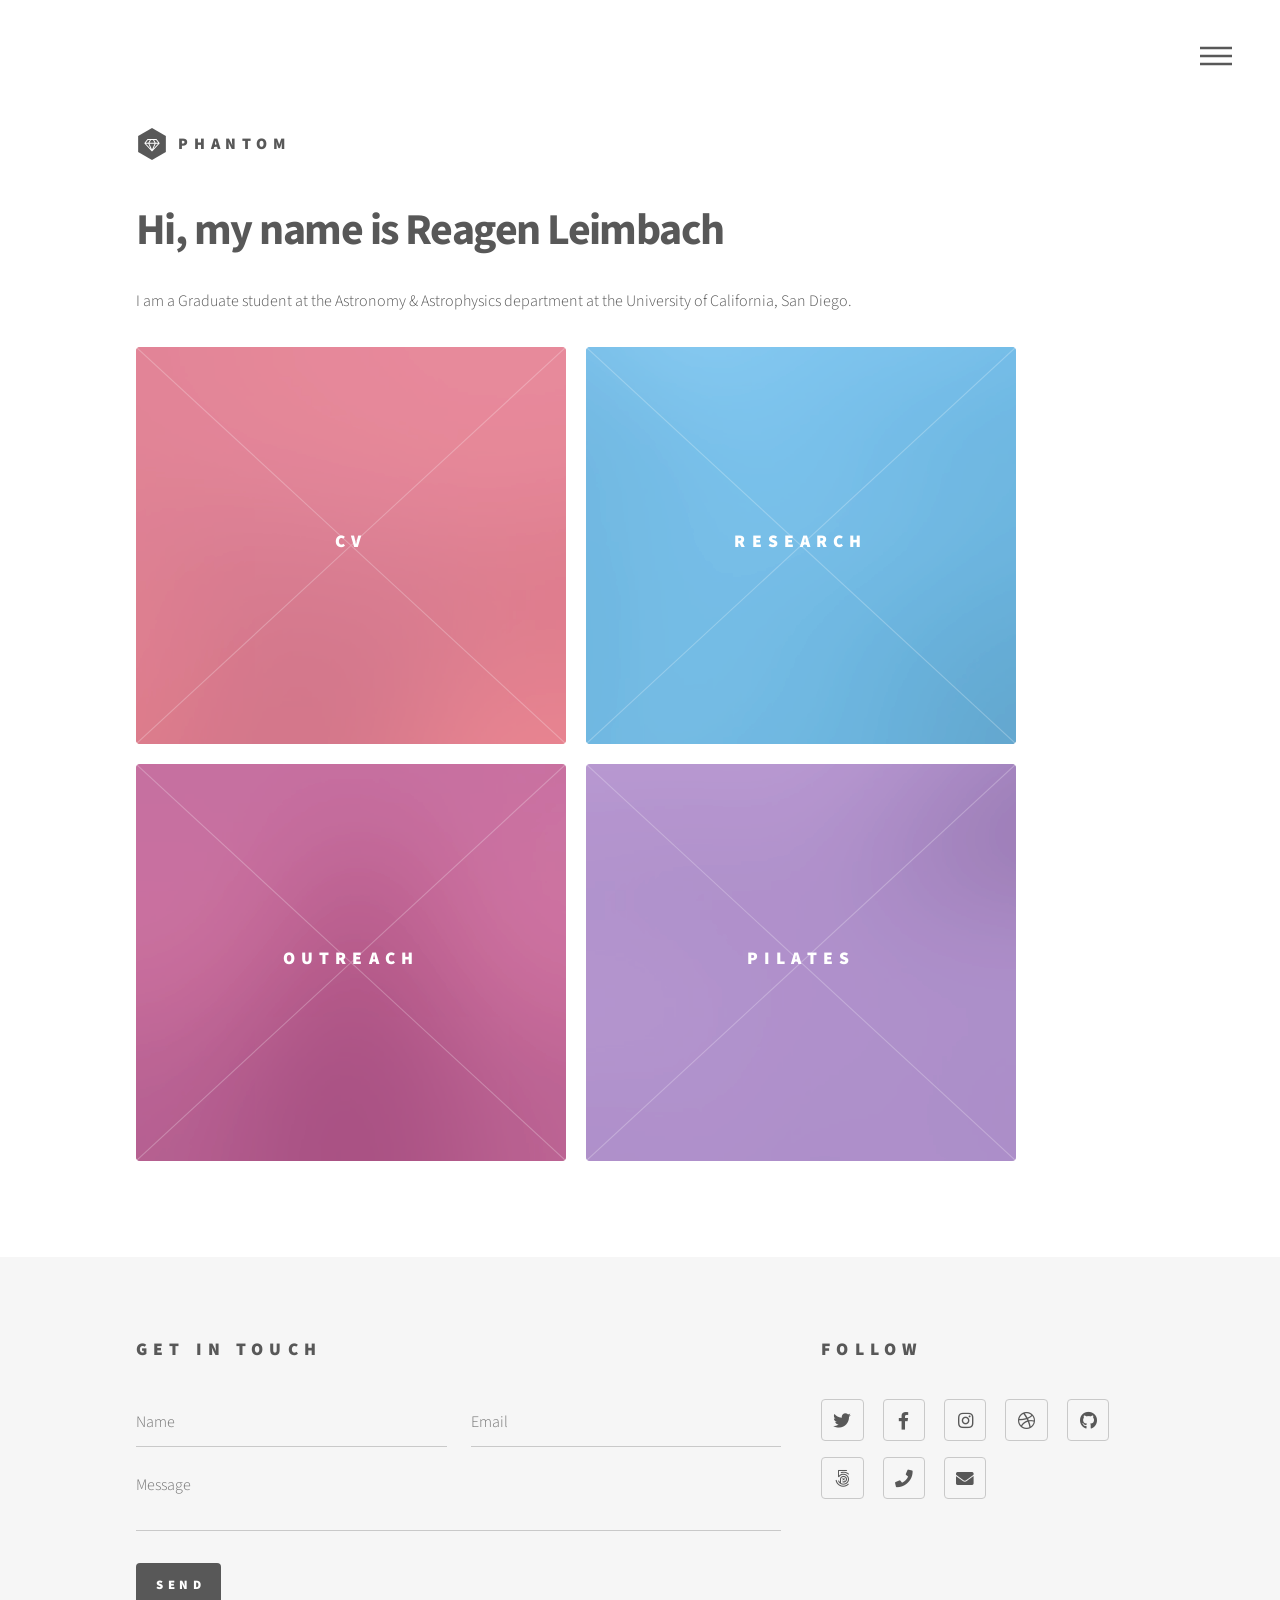
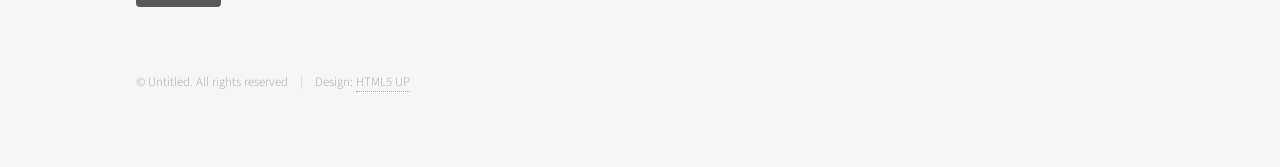
==== commit 0d3e7d21: "Update index.html" ====
--- a/index.html
+++ b/index.html
@@ -61,7 +61,7 @@
 									<span class="image">
 										<img src="images/pic01.jpg" alt="" />
 									</span>
-									<a href="generic.html">
+									<a href="cv.html">
 										<h2>CV</h2>
 										<div class="content">
 											<p>Sed nisl arcu euismod sit amet nisi lorem etiam dolor veroeros et feugiat.</p>
@@ -73,7 +73,7 @@
 									<span class="image">
 										<img src="images/pic02.jpg" alt="" />
 									</span>
-									<a href="generic.html">
+									<a href="research.html">
 										<h2>Research</h2>
 										<div class="content">
 											<p>Sed nisl arcu euismod sit amet nisi lorem etiam dolor veroeros et feugiat.</p>
@@ -96,7 +96,7 @@
 									<span class="image">
 										<img src="images/pic04.jpg" alt="" />
 									</span>
-									<a href="generic.html">
+									<a href="outreach.html">
 										<h2>Outreach</h2>
 										<div class="content">
 											<p>Sed nisl arcu euismod sit amet nisi lorem etiam dolor veroeros et feugiat.</p>
@@ -108,7 +108,7 @@
 									<span class="image">
 										<img src="images/pic05.jpg" alt="" />
 									</span>
-									<a href="generic.html">
+									<a href="pilates.html">
 										<h2>Pilates</h2>
 										<div class="content">
 											<p>Sed nisl arcu euismod sit amet nisi lorem etiam dolor veroeros et feugiat.</p>
--- a/assets/css/main.css
+++ b/assets/css/main.css
@@ -2572,8 +2572,11 @@
 		-webkit-flex-wrap: wrap;
 		-ms-flex-wrap: wrap;
 		flex-wrap: wrap;
-		postiion: relative;
+		position: relative;
 		margin: -2.5em 0 0 -2.5em;
+		max-width: 900px;
+		margin-left: auto;
+		margin-right: auto;
 	}
 
 		.tiles article {
@@ -2774,7 +2777,7 @@
 			}
 
 				.tiles article {
-					width: calc(33.33333% - 1.25em);
+					width: calc(50% - 1.25em);
 					margin: 1.25em 0 0 1.25em;
 				}
 
